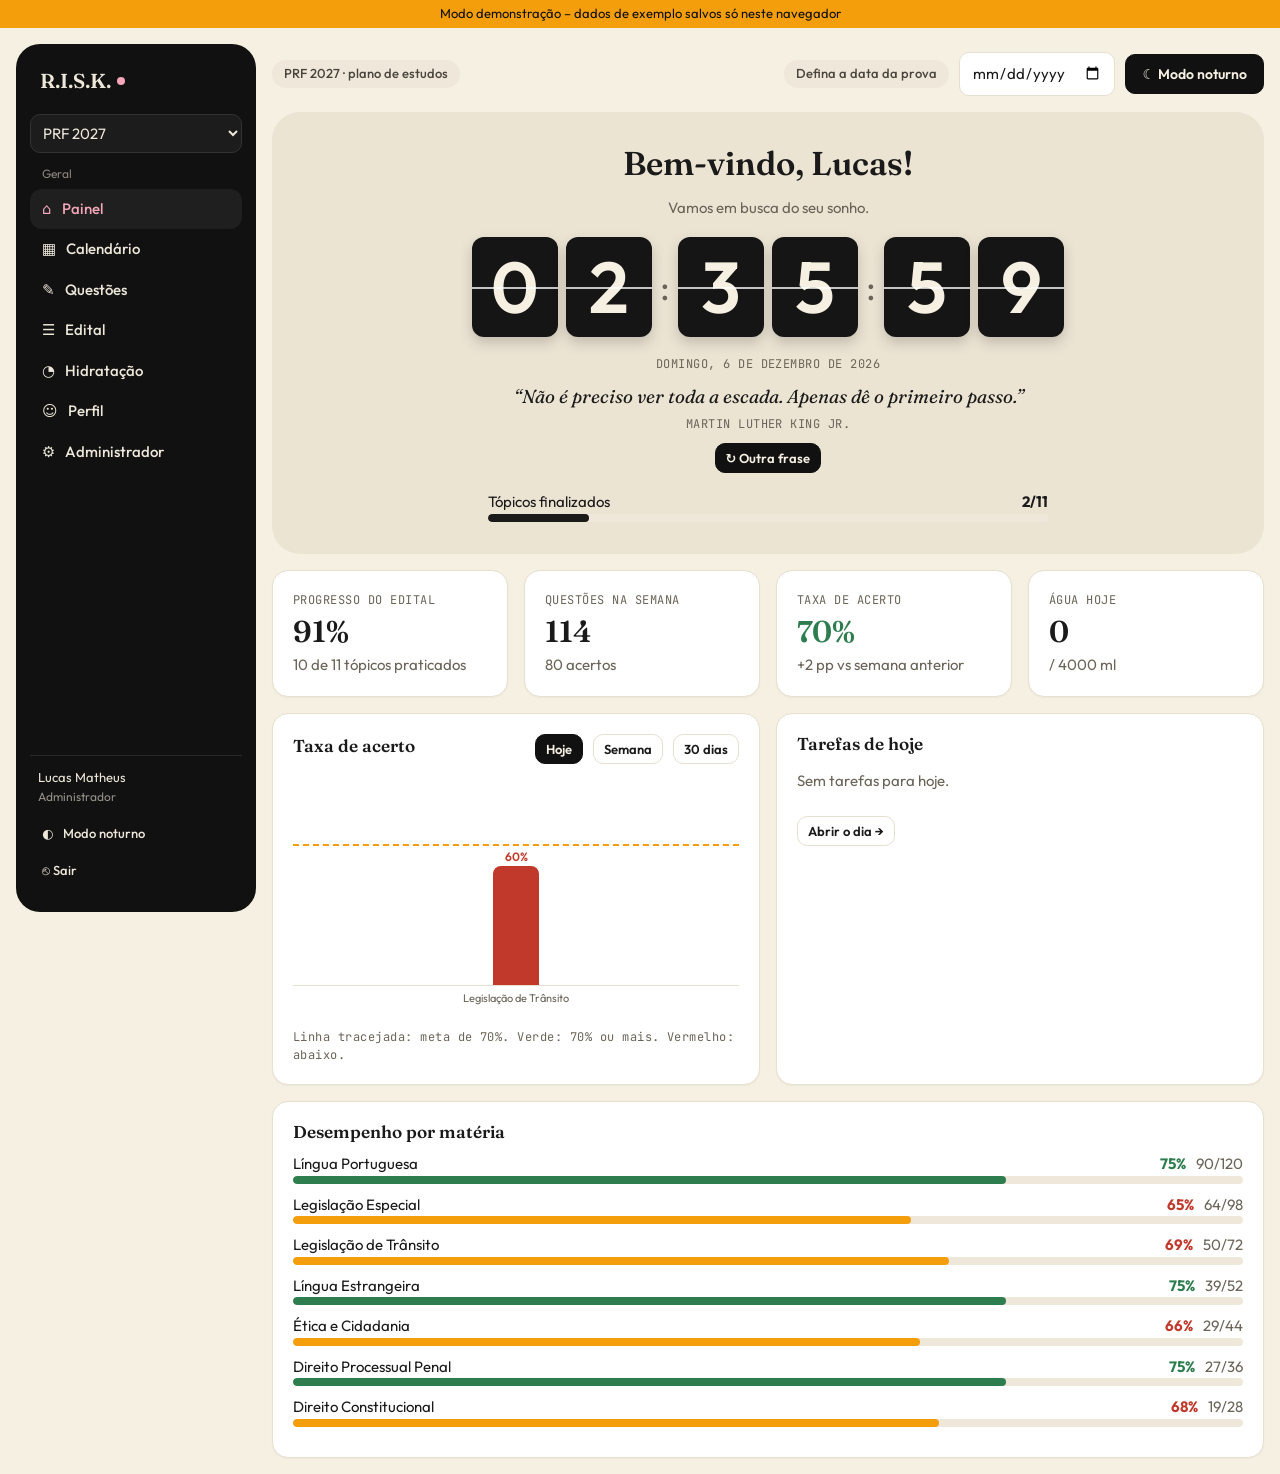
==== index.html @ b84594e0 "Add files via upload" ====
<!doctype html>
<html lang="pt-BR">
<head>
  <meta charset="utf-8">
  <meta name="viewport" content="width=device-width, initial-scale=1">
  <title>PROJETO R.I.S.K. — Gestão de Aprendizagem</title>
  <meta name="theme-color" content="#111111">
  <link rel="icon" href="img/icon.svg" type="image/svg+xml">
  <link rel="preconnect" href="https://fonts.googleapis.com">
  <link rel="preconnect" href="https://fonts.gstatic.com" crossorigin>
  <link href="https://fonts.googleapis.com/css2?family=Fraunces:opsz,wght@9..144,500;9..144,600&family=Outfit:wght@400;500;600&family=JetBrains+Mono:wght@400;600&display=swap" rel="stylesheet">
  <link rel="stylesheet" href="css/app.css">
  <script>try{var t=localStorage.getItem('risk-tema');if(t)document.documentElement.dataset.theme=t;}catch(e){}</script>
</head>
<body>
  <div id="app"><div class="loading full"><span class="spin"></span>Carregando…</div></div>
  <script type="module" src="js/app.js"></script>
</body>
</html>
---- css/app.css ----
:root {
  --bg: #F6F0E3; --card: #FFFFFF; --hero: #ECE4D3; --borda: #E7DFCF; --txt: #1A1A1A; --txt2: #6B6458;
  --menu: #111111; --menu-ativo: #1F1F1F; --menu-txt: #EDE7DA; --rosa: #F4A7B9; --verde: #2E7D4F; --vermelho: #C0392B;
  --btn: #111111; --btn-txt: #F6F0E3; --pill: #EFE8DA; --pill-txt: #4A453C; --flip: #151515; --flip-txt: #F6F0E3;
  --serif: 'Fraunces', Georgia, serif; --sans: 'Outfit', system-ui, sans-serif; --mono: 'JetBrains Mono', ui-monospace, monospace;
  --raio: 16px; --sombra: 0 1px 2px rgba(0,0,0,.04);
}
@media (prefers-color-scheme: dark) { :root:not([data-theme="light"]) {
  --bg: #141414; --card: #1C1C1C; --hero: #202020; --borda: #2A2A2A; --txt: #F2EDE3; --txt2: #A39E94;
  --menu: #0B0B0B; --menu-ativo: #1A1A1A; --btn: #F2EDE3; --btn-txt: #111; --pill: #262626; --pill-txt: #D8D2C6; --flip: #0E0E0E; --verde: #4CAF7A; --vermelho: #E57368;
} }
:root[data-theme="dark"] {
  --bg: #141414; --card: #1C1C1C; --hero: #202020; --borda: #2A2A2A; --txt: #F2EDE3; --txt2: #A39E94;
  --menu: #0B0B0B; --menu-ativo: #1A1A1A; --btn: #F2EDE3; --btn-txt: #111; --pill: #262626; --pill-txt: #D8D2C6; --flip: #0E0E0E; --verde: #4CAF7A; --vermelho: #E57368;
}
* { box-sizing: border-box; }
html, body { margin: 0; background: var(--bg); color: var(--txt); font-family: var(--sans); font-size: 15px; line-height: 1.5; }
a { color: inherit; }
h1, h2, h3 { font-family: var(--serif); font-weight: 600; margin: 0 0 .4em; line-height: 1.2; }
h1 { font-size: 2.2rem; } h2 { font-size: 1.5rem; } h3 { font-size: 1.15rem; }
.mono { font-family: var(--mono); font-size: 12px; color: var(--txt2); letter-spacing: .04em; }
.up { text-transform: uppercase; }
.muted { color: var(--txt2); }
.ok { color: var(--verde); } .bad { color: var(--vermelho); }

/* layout */
.shell { display: flex; min-height: 100vh; gap: 16px; padding: 16px; }
.side { width: 240px; flex-shrink: 0; background: var(--menu); color: var(--menu-txt); border-radius: 24px; padding: 22px 14px; position: sticky; top: 16px; height: calc(100vh - 32px); display: flex; flex-direction: column; }
.logo { font-family: var(--serif); font-size: 1.35rem; font-weight: 600; padding: 0 10px 18px; display: flex; align-items: center; gap: 6px; }
.logo i { width: 8px; height: 8px; border-radius: 50%; background: var(--rosa); display: inline-block; }
.side .grupo { font-size: 12px; opacity: .55; padding: 12px 12px 6px; }
.side a.item { display: flex; align-items: center; gap: 10px; padding: 9px 12px; border-radius: 12px; text-decoration: none; color: var(--menu-txt); font-weight: 500; }
.side a.item:hover { background: var(--menu-ativo); }
.side a.item.ativo { background: var(--menu-ativo); color: var(--rosa); }
.side .rodape { margin-top: auto; border-top: 1px solid #2a2a2a; padding-top: 12px; font-size: 13px; }
.side select { width: 100%; background: #1c1c1c; color: var(--menu-txt); border: 1px solid #333; border-radius: 10px; padding: 8px; font-family: var(--sans); }
.main { flex: 1; min-width: 0; max-width: 1180px; }
.topo { display: flex; align-items: center; justify-content: space-between; gap: 12px; flex-wrap: wrap; margin-bottom: 16px; }
.burger { display: none; }

/* componentes */
.card { background: var(--card); border: 1px solid var(--borda); border-radius: var(--raio); padding: 20px; box-shadow: var(--sombra); }
.hero { background: var(--hero); border-radius: 28px; padding: 32px 20px; text-align: center; }
.grid { display: grid; gap: 16px; }
.g2 { grid-template-columns: repeat(auto-fit, minmax(320px, 1fr)); }
.g4 { grid-template-columns: repeat(auto-fit, minmax(200px, 1fr)); }
.pill { display: inline-flex; align-items: center; gap: 6px; background: var(--pill); color: var(--pill-txt); border-radius: 999px; padding: 4px 12px; font-size: 13px; font-weight: 500; }
.pill.dash { background: transparent; border: 1px dashed var(--borda); }
.pill.verde { background: color-mix(in srgb, var(--verde) 15%, transparent); color: var(--verde); }
.pill.rosa { background: color-mix(in srgb, var(--rosa) 30%, transparent); color: var(--txt); }
.btn { display: inline-flex; align-items: center; justify-content: center; gap: 6px; border-radius: 10px; padding: 10px 16px; font: 600 14px var(--sans); cursor: pointer; border: 1px solid var(--btn); background: var(--btn); color: var(--btn-txt); text-decoration: none; }
.btn.sec { background: var(--card); color: var(--txt); border-color: var(--borda); }
.btn.mini { padding: 6px 10px; font-size: 13px; }
.btn:disabled { opacity: .5; cursor: default; }
.btn.verde { background: var(--verde); border-color: var(--verde); color: #fff; }
.btn.vermelho { background: var(--vermelho); border-color: var(--vermelho); color: #fff; }
.linkbtn { background: none; border: 0; color: var(--txt2); text-decoration: underline; cursor: pointer; font: inherit; padding: 4px; }
input, select, textarea { font: inherit; color: var(--txt); background: var(--card); border: 1px solid var(--borda); border-radius: 10px; padding: 9px 12px; }
textarea { width: 100%; min-height: 80px; }
label { font-size: 13px; color: var(--txt2); display: block; margin-bottom: 4px; }
.campo { margin-bottom: 12px; }
.row { display: flex; gap: 10px; align-items: center; flex-wrap: wrap; }
.sp { flex: 1; }
.bar { height: 8px; background: var(--pill); border-radius: 99px; overflow: hidden; }
.bar-in { height: 100%; background: var(--txt); border-radius: 99px; transition: width .4s; }
.num { font-family: var(--serif); font-size: 2rem; font-weight: 600; }
.loading { display: flex; gap: 10px; align-items: center; color: var(--txt2); padding: 24px; }
.loading.full { height: 100vh; justify-content: center; }
.spin { width: 18px; height: 18px; border: 2px solid var(--borda); border-top-color: var(--txt); border-radius: 50%; animation: gira .8s linear infinite; }
@keyframes gira { to { transform: rotate(360deg); } }

/* flip */
.flip { display: inline-flex; align-items: center; gap: 8px; margin: 18px 0; }
.flip-d { background: var(--flip); color: var(--flip-txt); font: 600 clamp(36px, 8vw, 72px)/1 var(--sans); width: clamp(44px, 9vw, 86px); padding: 14px 0; border-radius: 12px; text-align: center; position: relative; box-shadow: 0 6px 14px rgba(0,0,0,.18); }
.flip-d::after { content: ''; position: absolute; left: 0; right: 0; top: 50%; height: 2px; background: rgba(255,255,255,.75); }
.flip-sep { font-size: 36px; color: var(--txt2); }
.frase { font-family: var(--serif); font-size: 1.25rem; font-style: italic; max-width: 640px; margin: 10px auto 4px; }

/* semana */
.dias { display: flex; gap: 6px; flex-wrap: wrap; }
.dia { border: 0; background: none; text-align: center; padding: 6px 10px; border-radius: 12px; cursor: pointer; color: var(--txt); font: inherit; }
.dia small { display: block; color: var(--txt2); font-size: 12px; }
.dia .pt { width: 10px; height: 10px; border-radius: 50%; background: var(--borda); margin: 4px auto; }
.dia .pt.feito { background: var(--verde); } .dia .pt.parcial { background: var(--rosa); }
.dia.sel { background: var(--pill); font-weight: 600; }
.dia.hoje { outline: 2px solid var(--rosa); }

/* blocos */
.bloco h2 { font-size: 1.6rem; }
.assunto { border: 1px solid var(--borda); border-radius: 12px; padding: 12px 14px; margin: 10px 0; background: color-mix(in srgb, var(--pill) 40%, transparent); }
.assunto b { font-weight: 600; }
.assunto details summary { cursor: pointer; color: var(--txt2); font-size: 13px; margin-top: 6px; }
.links { display: flex; flex-wrap: wrap; gap: 8px; margin-top: 8px; }
.link { font-size: 13px; padding: 4px 10px; border-radius: 999px; border: 1px solid var(--borda); text-decoration: none; background: var(--card); }
.check { display: flex; align-items: center; gap: 8px; margin: 6px 0; }
.check input { width: 18px; height: 18px; accent-color: var(--verde); }
.bloco.feito { opacity: .75; }
.bloco.feito h2::after { content: ' ✓'; color: var(--verde); }

/* edital */
.mat { border: 1px solid var(--borda); border-radius: 14px; margin-bottom: 10px; background: var(--card); overflow: hidden; }
.mat > summary { list-style: none; cursor: pointer; padding: 14px 16px; display: flex; gap: 10px; align-items: center; }
.mat > summary::-webkit-details-marker { display: none; }
.top { display: grid; grid-template-columns: 26px 1fr auto; gap: 10px; padding: 12px 16px; border-top: 1px solid var(--borda); align-items: start; }
.top .nums { text-align: right; font-size: 13px; white-space: nowrap; }

/* questões */
.texto-base { border-left: 4px solid #F59E0B; background: color-mix(in srgb, var(--pill) 60%, transparent); padding: 12px 16px; border-radius: 8px; max-height: 350px; overflow: auto; margin-bottom: 12px; font-size: 14px; }
.tb-label { font-family: var(--mono); font-size: 11px; color: var(--txt2); text-transform: uppercase; margin-bottom: 6px; }
.afirmacao { font-size: 16.5px; }
.afirmacao p, .texto-base p { margin: 0 0 .7em; }
pre.code, .afirmacao pre, .texto-base pre { font-family: var(--mono); font-size: 13px; background: #1b1b1b; color: #eee; padding: 12px; border-radius: 10px; overflow-x: auto; white-space: pre; }
.resp { display: flex; gap: 10px; margin-top: 14px; flex-wrap: wrap; }
.resp .btn { min-width: 110px; }
.resultado { margin-top: 14px; border-radius: 12px; padding: 14px; border: 1px solid var(--borda); }
.resultado.ok { background: color-mix(in srgb, var(--verde) 10%, var(--card)); border-color: var(--verde); color: var(--txt); }
.resultado.bad { background: color-mix(in srgb, var(--vermelho) 10%, var(--card)); border-color: var(--vermelho); color: var(--txt); }
.alt { display: block; width: 100%; text-align: left; margin: 6px 0; }
.alt.riscada { text-decoration: line-through; opacity: .5; }
.filtros { display: grid; grid-template-columns: repeat(auto-fit, minmax(170px, 1fr)); gap: 10px; }
table.tab { width: 100%; border-collapse: collapse; font-size: 14px; }
table.tab td, table.tab th { border-bottom: 1px solid var(--borda); padding: 8px; text-align: left; }

/* gráfico */
.chart { display: flex; align-items: flex-end; gap: 10px; height: 200px; position: relative; padding: 0 4px; margin-top: 22px; border-bottom: 1px solid var(--borda); }
.chart .meta { position: absolute; left: 0; right: 0; border-top: 2px dashed #F59E0B; z-index: 1; }
.chart .col { flex: 1; display: flex; align-items: flex-end; justify-content: center; height: 100%; min-width: 0; }
.chart .b { width: 70%; max-width: 46px; border-radius: 8px 8px 0 0; position: relative; }
.chart .b .v { position: absolute; top: -18px; left: 50%; transform: translateX(-50%); white-space: nowrap; }
.chart-labs { display: flex; gap: 10px; padding: 0 4px; }
.chart-labs .lab { flex: 1; min-width: 0; }
.chart .b.ok { background: var(--verde); } .chart .b.bad { background: var(--vermelho); }
.chart-labs .lab { font-size: 11px; color: var(--txt2); text-align: center; margin-top: 4px; height: 30px; overflow: hidden; }
.chart .v { font-size: 12px; font-weight: 600; }

/* modal/toast */
.modal-bg { position: fixed; inset: 0; background: rgba(0,0,0,.45); display: flex; align-items: center; justify-content: center; z-index: 50; padding: 16px; }
.modal { background: var(--card); color: var(--txt); border-radius: 18px; padding: 24px; width: 100%; max-width: 480px; max-height: 90vh; overflow: auto; position: relative; }
.modal.largo { max-width: 860px; }
.modal-x { position: absolute; right: 12px; top: 8px; border: 0; background: none; font-size: 26px; cursor: pointer; color: var(--txt2); }
.toast { position: fixed; bottom: 20px; left: 50%; transform: translate(-50%, 20px); opacity: 0; background: var(--btn); color: var(--btn-txt); padding: 12px 18px; border-radius: 12px; z-index: 60; transition: .3s; max-width: 90vw; }
.toast.show { opacity: 1; transform: translate(-50%, 0); }
.toast.erro { background: var(--vermelho); color: #fff; }

.login { min-height: 100vh; display: flex; align-items: center; justify-content: center; padding: 16px; }
.login .card { width: 100%; max-width: 400px; }
.demo { background: #F59E0B; color: #111; text-align: center; font-size: 13px; padding: 4px; }

@media (max-width: 860px) {
  .shell { display: block; padding: 12px; }
  .side { position: fixed; left: 0; top: 0; bottom: 0; height: 100vh; border-radius: 0 24px 24px 0; z-index: 40; transform: translateX(-105%); transition: .25s; }
  .side.aberto { transform: none; }
  .burger { display: inline-flex; }
  h1 { font-size: 1.8rem; }
  .top { grid-template-columns: 22px 1fr; }
  .top .nums { grid-column: 2; text-align: left; }
}
.btn.burger { display: none; }
@media (max-width: 860px) { .btn.burger { display: inline-flex; } }
.filtros select, .filtros input { width: 100%; }
.resp .btn.escolhida { outline: 3px solid var(--rosa); }
.dias { display: grid; grid-template-columns: repeat(7, minmax(0, 1fr)); max-width: 620px; }
.dia { padding: 6px 2px; }
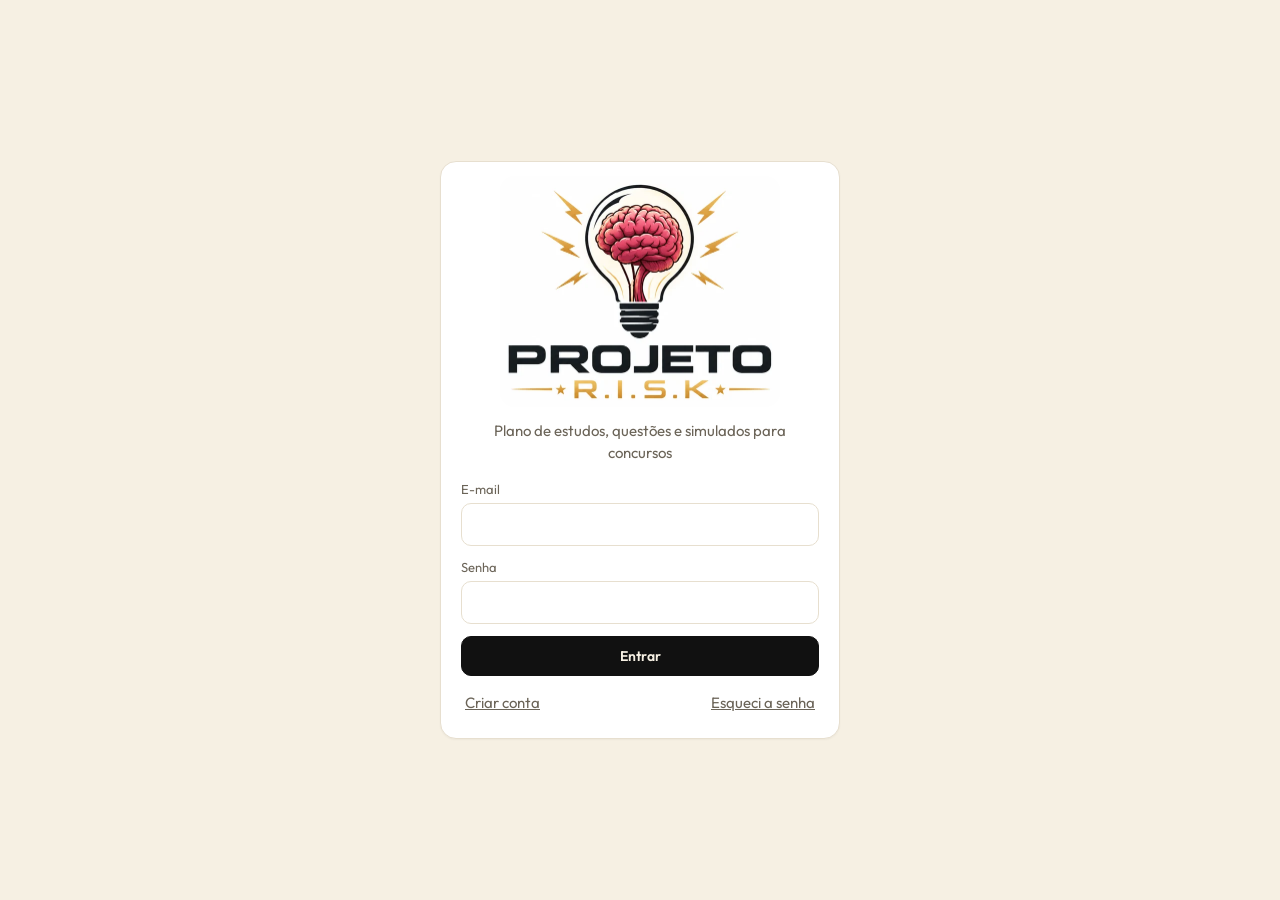
==== commit e5c5b4dd: "Add files via upload" ====
--- a/index.html
+++ b/index.html
@@ -2,13 +2,19 @@
 <html lang="pt-BR">
 <head>
   <meta charset="utf-8">
-  <meta name="viewport" content="width=device-width, initial-scale=1">
-  <title>PROJETO R.I.S.K. — Gestão de Aprendizagem</title>
-  <meta name="theme-color" content="#111111">
-  <link rel="icon" href="img/icon.svg" type="image/svg+xml">
+  <meta name="viewport" content="width=device-width, initial-scale=1, viewport-fit=cover">
+  <title>PROJETO R.I.S.K.</title>
+  <meta name="description" content="PROJETO R.I.S.K. — plano de estudos, questões e simulados para concursos.">
+  <meta name="theme-color" content="#0D0E0E">
+  <link rel="icon" href="img/icon-64.png" type="image/png">
+  <link rel="apple-touch-icon" href="img/icon-180.png">
+  <link rel="manifest" href="manifest.webmanifest">
+  <meta name="apple-mobile-web-app-capable" content="yes">
+  <meta name="apple-mobile-web-app-title" content="R.I.S.K.">
+  <meta name="apple-mobile-web-app-status-bar-style" content="black">
   <link rel="preconnect" href="https://fonts.googleapis.com">
   <link rel="preconnect" href="https://fonts.gstatic.com" crossorigin>
-  <link href="https://fonts.googleapis.com/css2?family=Fraunces:opsz,wght@9..144,500;9..144,600&family=Outfit:wght@400;500;600&family=JetBrains+Mono:wght@400;600&display=swap" rel="stylesheet">
+  <link href="https://fonts.googleapis.com/css2?family=Fraunces:opsz,wght@9..144,500;9..144,600&family=Outfit:wght@400;500;600;700&family=JetBrains+Mono:wght@400;600&display=swap" rel="stylesheet">
   <link rel="stylesheet" href="css/app.css">
   <script>try{var t=localStorage.getItem('risk-tema');if(t)document.documentElement.dataset.theme=t;}catch(e){}</script>
 </head>
--- a/css/app.css
+++ b/css/app.css
@@ -1,17 +1,17 @@
 :root {
   --bg: #F6F0E3; --card: #FFFFFF; --hero: #ECE4D3; --borda: #E7DFCF; --txt: #1A1A1A; --txt2: #6B6458;
-  --menu: #111111; --menu-ativo: #1F1F1F; --menu-txt: #EDE7DA; --rosa: #F4A7B9; --verde: #2E7D4F; --vermelho: #C0392B;
+  --menu: #0D0E0E; --menu-ativo: #1F1F1F; --menu-txt: #EDE7DA; --rosa: #F4A7B9; --verde: #2E7D4F; --vermelho: #C0392B;
   --btn: #111111; --btn-txt: #F6F0E3; --pill: #EFE8DA; --pill-txt: #4A453C; --flip: #151515; --flip-txt: #F6F0E3;
   --serif: 'Fraunces', Georgia, serif; --sans: 'Outfit', system-ui, sans-serif; --mono: 'JetBrains Mono', ui-monospace, monospace;
-  --raio: 16px; --sombra: 0 1px 2px rgba(0,0,0,.04);
+  --ouro: #A8771A; --ouro2: #D9A93F; --raio: 16px; --sombra: 0 1px 2px rgba(0,0,0,.04);
 }
 @media (prefers-color-scheme: dark) { :root:not([data-theme="light"]) {
   --bg: #141414; --card: #1C1C1C; --hero: #202020; --borda: #2A2A2A; --txt: #F2EDE3; --txt2: #A39E94;
-  --menu: #0B0B0B; --menu-ativo: #1A1A1A; --btn: #F2EDE3; --btn-txt: #111; --pill: #262626; --pill-txt: #D8D2C6; --flip: #0E0E0E; --verde: #4CAF7A; --vermelho: #E57368;
+  --menu: #0D0E0E; --menu-ativo: #1A1A1A; --ouro: #D9A93F; --btn: #F2EDE3; --btn-txt: #111; --pill: #262626; --pill-txt: #D8D2C6; --flip: #0E0E0E; --verde: #4CAF7A; --vermelho: #E57368;
 } }
 :root[data-theme="dark"] {
   --bg: #141414; --card: #1C1C1C; --hero: #202020; --borda: #2A2A2A; --txt: #F2EDE3; --txt2: #A39E94;
-  --menu: #0B0B0B; --menu-ativo: #1A1A1A; --btn: #F2EDE3; --btn-txt: #111; --pill: #262626; --pill-txt: #D8D2C6; --flip: #0E0E0E; --verde: #4CAF7A; --vermelho: #E57368;
+  --menu: #0D0E0E; --menu-ativo: #1A1A1A; --ouro: #D9A93F; --btn: #F2EDE3; --btn-txt: #111; --pill: #262626; --pill-txt: #D8D2C6; --flip: #0E0E0E; --verde: #4CAF7A; --vermelho: #E57368;
 }
 * { box-sizing: border-box; }
 html, body { margin: 0; background: var(--bg); color: var(--txt); font-family: var(--sans); font-size: 15px; line-height: 1.5; }
@@ -31,7 +31,7 @@
 .side .grupo { font-size: 12px; opacity: .55; padding: 12px 12px 6px; }
 .side a.item { display: flex; align-items: center; gap: 10px; padding: 9px 12px; border-radius: 12px; text-decoration: none; color: var(--menu-txt); font-weight: 500; }
 .side a.item:hover { background: var(--menu-ativo); }
-.side a.item.ativo { background: var(--menu-ativo); color: var(--rosa); }
+.side a.item.ativo { background: var(--menu-ativo); color: var(--ouro2); }
 .side .rodape { margin-top: auto; border-top: 1px solid #2a2a2a; padding-top: 12px; font-size: 13px; }
 .side select { width: 100%; background: #1c1c1c; color: var(--menu-txt); border: 1px solid #333; border-radius: 10px; padding: 8px; font-family: var(--sans); }
 .main { flex: 1; min-width: 0; max-width: 1180px; }
@@ -83,7 +83,7 @@
 .dia .pt { width: 10px; height: 10px; border-radius: 50%; background: var(--borda); margin: 4px auto; }
 .dia .pt.feito { background: var(--verde); } .dia .pt.parcial { background: var(--rosa); }
 .dia.sel { background: var(--pill); font-weight: 600; }
-.dia.hoje { outline: 2px solid var(--rosa); }
+.dia.hoje { outline: 2px solid var(--ouro2); }
 
 /* blocos */
 .bloco h2 { font-size: 1.6rem; }
@@ -161,3 +161,101 @@
 .resp .btn.escolhida { outline: 3px solid var(--rosa); }
 .dias { display: grid; grid-template-columns: repeat(7, minmax(0, 1fr)); max-width: 620px; }
 .dia { padding: 6px 2px; }
+
+/* ===== marca ===== */
+.logo-img { display: block; padding: 0 6px 14px; }
+.logo-img img { width: 100%; max-width: 200px; display: block; margin: 0 auto; border-radius: 12px; }
+.login-logo { text-align: center; margin: -6px 0 6px; }
+.login-logo img { width: 100%; max-width: 280px; border-radius: 16px; }
+.pill.ouro { background: color-mix(in srgb, var(--ouro2) 22%, transparent); color: var(--ouro); border: 1px solid color-mix(in srgb, var(--ouro2) 55%, transparent); font-weight: 600; }
+.mono.ouro, .ouro-txt { color: var(--ouro); }
+.hero h1 .ponto { color: var(--ouro2); }
+
+/* ===== cartões de questão ===== */
+.qcard { border-left: 3px solid var(--ouro2); }
+.qtags { display: flex; flex-wrap: wrap; gap: 8px; align-items: center; }
+.qmeta { display: flex; flex-wrap: wrap; gap: 6px 16px; margin: 10px 0 6px; font-size: 13.5px; color: var(--txt2); }
+.qmeta span { display: inline-flex; gap: 5px; align-items: center; }
+.dif { border-radius: 999px; padding: 2px 10px; font-size: 12px; font-weight: 600; border: 1px solid; }
+.dif.f { color: var(--verde); border-color: var(--verde); background: color-mix(in srgb, var(--verde) 12%, transparent); }
+.dif.m { color: #B7791F; border-color: #D69E2E; background: color-mix(in srgb, #D69E2E 14%, transparent); }
+.dif.d { color: var(--vermelho); border-color: var(--vermelho); background: color-mix(in srgb, var(--vermelho) 12%, transparent); }
+.qprev { font-weight: 600; font-size: 15.5px; margin: 6px 0 10px; }
+
+/* ===== calendário mensal ===== */
+.mes { display: grid; grid-template-columns: repeat(7, minmax(0, 1fr)); gap: 6px; }
+.mes .cab { font-family: var(--mono); font-size: 11px; color: var(--txt2); text-align: center; text-transform: uppercase; }
+.mes .cel { min-height: 74px; border: 1px solid var(--borda); border-radius: 12px; padding: 6px 8px; background: var(--card); cursor: pointer; text-align: left; font: inherit; color: var(--txt); display: flex; flex-direction: column; gap: 3px; }
+.mes .cel.fora { opacity: .35; }
+.mes .cel.hoje { outline: 2px solid var(--ouro2); }
+.mes .cel .n { font-weight: 600; }
+.mes .cel .q { font-size: 12px; color: var(--txt2); }
+.mes .cel.ok { background: color-mix(in srgb, var(--verde) 12%, var(--card)); }
+.mes .cel.parcial { background: color-mix(in srgb, var(--rosa) 22%, var(--card)); }
+.mes .cel.atraso { background: color-mix(in srgb, var(--vermelho) 12%, var(--card)); }
+.legenda { display: flex; flex-wrap: wrap; gap: 12px; font-size: 12px; color: var(--txt2); margin-top: 10px; }
+.legenda i { display: inline-block; width: 10px; height: 10px; border-radius: 3px; margin-right: 4px; vertical-align: -1px; }
+.abas { display: inline-flex; background: var(--pill); border-radius: 12px; padding: 3px; gap: 2px; }
+.abas button { border: 0; background: none; padding: 6px 14px; border-radius: 9px; font: 600 13px var(--sans); color: var(--txt2); cursor: pointer; }
+.abas button.on { background: var(--card); color: var(--txt); box-shadow: var(--sombra); }
+
+/* ===== cronômetro ===== */
+.crono { display: inline-flex; align-items: center; gap: 8px; font-family: var(--mono); font-size: 13px; }
+.crono.rodando { color: var(--ouro); font-weight: 600; }
+.crono-flut { position: fixed; right: 16px; bottom: 16px; z-index: 45; background: var(--menu); color: var(--menu-txt); border-radius: 14px; padding: 10px 14px; display: flex; gap: 10px; align-items: center; box-shadow: 0 8px 24px rgba(0,0,0,.25); font-size: 13px; }
+.crono-flut b { font-family: var(--mono); color: var(--ouro2); }
+.crono-flut button { background: var(--ouro2); color: #111; border: 0; border-radius: 8px; padding: 5px 10px; font: 600 12px var(--sans); cursor: pointer; }
+
+/* ===== painel ===== */
+.sug { display: grid; grid-template-columns: 1fr auto; gap: 8px 12px; padding: 10px 0; border-top: 1px solid var(--borda); align-items: center; }
+.sug:first-of-type { border-top: 0; }
+.sug .mot { font-size: 12.5px; color: var(--txt2); }
+.fogo { font-size: 1.8rem; }
+.lista-mov { max-height: 340px; overflow: auto; font-size: 13.5px; }
+.lista-mov div { padding: 5px 0; border-bottom: 1px dashed var(--borda); }
+
+/* ===== simulado ===== */
+.sim-topo { position: sticky; top: 0; z-index: 5; background: var(--bg); padding: 10px 0; display: flex; gap: 10px; align-items: center; flex-wrap: wrap; border-bottom: 1px solid var(--borda); margin-bottom: 12px; }
+.sim-tempo { font-family: var(--mono); font-size: 1.2rem; font-weight: 600; }
+.sim-tempo.pouco { color: var(--vermelho); }
+.sim-grade { display: grid; grid-template-columns: repeat(auto-fill, minmax(38px, 1fr)); gap: 6px; }
+.sim-grade button { border: 1px solid var(--borda); background: var(--card); border-radius: 8px; padding: 6px 0; font: 600 13px var(--mono); cursor: pointer; color: var(--txt); }
+.sim-grade button.resp { background: var(--txt); color: var(--bg); }
+.sim-grade button.atual { outline: 2px solid var(--ouro2); }
+.sim-grade button.ok { background: var(--verde); color: #fff; border-color: var(--verde); }
+.sim-grade button.bad { background: var(--vermelho); color: #fff; border-color: var(--vermelho); }
+.resp .btn.marcada { background: var(--txt); color: var(--bg); border-color: var(--txt); }
+.nota { font-family: var(--serif); font-size: 3rem; font-weight: 600; line-height: 1; }
+@media (max-width: 600px) { .mes .cel { min-height: 56px; padding: 4px; } .mes .cel .q { font-size: 10px; line-height: 1.1; } .mes .cel .q + .q, .mes .cel .lg { display: none; } }
+
+/* ===== resumo em folha A4 ===== */
+.doc { background: #fff; color: #1a1a1a; max-width: 820px; margin: 0 auto; padding: 36px 44px; border-radius: 6px; box-shadow: 0 6px 30px rgba(0,0,0,.12); font-size: 14.5px; line-height: 1.6; }
+.doc-cab { display: flex; gap: 22px; align-items: center; border-bottom: 3px solid #D9A93F; padding-bottom: 16px; margin-bottom: 18px; }
+.doc-logo { width: 170px; flex-shrink: 0; }
+.doc-dados { font-size: 13px; color: #333; }
+.doc-tit { font-family: var(--serif); font-size: 1.4rem; font-weight: 600; color: #111; margin-bottom: 4px; }
+.doc-assunto { background: #F6F0E3; border-left: 5px solid #D9A93F; border-radius: 8px; padding: 12px 16px; margin-bottom: 18px; }
+.doc-assunto h1 { font-size: 1.25rem; margin: 2px 0 0; color: #111; }
+.doc-mat { font-family: var(--mono); font-size: 11px; text-transform: uppercase; letter-spacing: .06em; color: #8a6414; }
+.doc-corpo h2 { font-size: 1.15rem; color: #111; border-bottom: 1px solid #E7DFCF; padding-bottom: 4px; margin: 22px 0 8px; break-after: avoid; }
+.doc-corpo h3 { font-size: 1rem; margin: 14px 0 6px; color: #111; break-after: avoid; }
+.doc-corpo table { width: 100%; border-collapse: collapse; margin: 10px 0; font-size: 13px; break-inside: avoid; }
+.doc-corpo th { background: #111; color: #F6F0E3; text-align: left; }
+.doc-corpo th, .doc-corpo td { border: 1px solid #ddd; padding: 6px 8px; vertical-align: top; }
+.doc-corpo tr:nth-child(even) td { background: #faf7f0; }
+.doc-corpo strong { color: #111; }
+.doc-corpo blockquote { border-left: 4px solid #F4A7B9; margin: 10px 0; padding: 6px 12px; background: #fdf3f5; }
+.doc-corpo li { margin: 3px 0; }
+.doc-rod { margin-top: 26px; padding-top: 10px; border-top: 1px solid #E7DFCF; font-size: 11px; color: #777; text-align: center; }
+@media (max-width: 600px) { .doc { padding: 20px 16px; } .doc-cab { flex-direction: column; align-items: flex-start; } }
+@media print {
+  @page { size: A4; margin: 14mm 14mm 18mm; }
+  html, body { background: #fff !important; }
+  .side, .demo, .burger, .crono-flut, .toast, .no-print, .main > .row { display: none !important; }
+  .shell { display: block; padding: 0; }
+  .main { max-width: none; }
+  .doc { box-shadow: none; padding: 0; max-width: none; border-radius: 0; }
+  .doc-rod { position: fixed; bottom: 0; left: 0; right: 0; background: #fff; margin: 0; }
+  .doc-corpo { padding-bottom: 30px; }
+  * { -webkit-print-color-adjust: exact; print-color-adjust: exact; }
+}
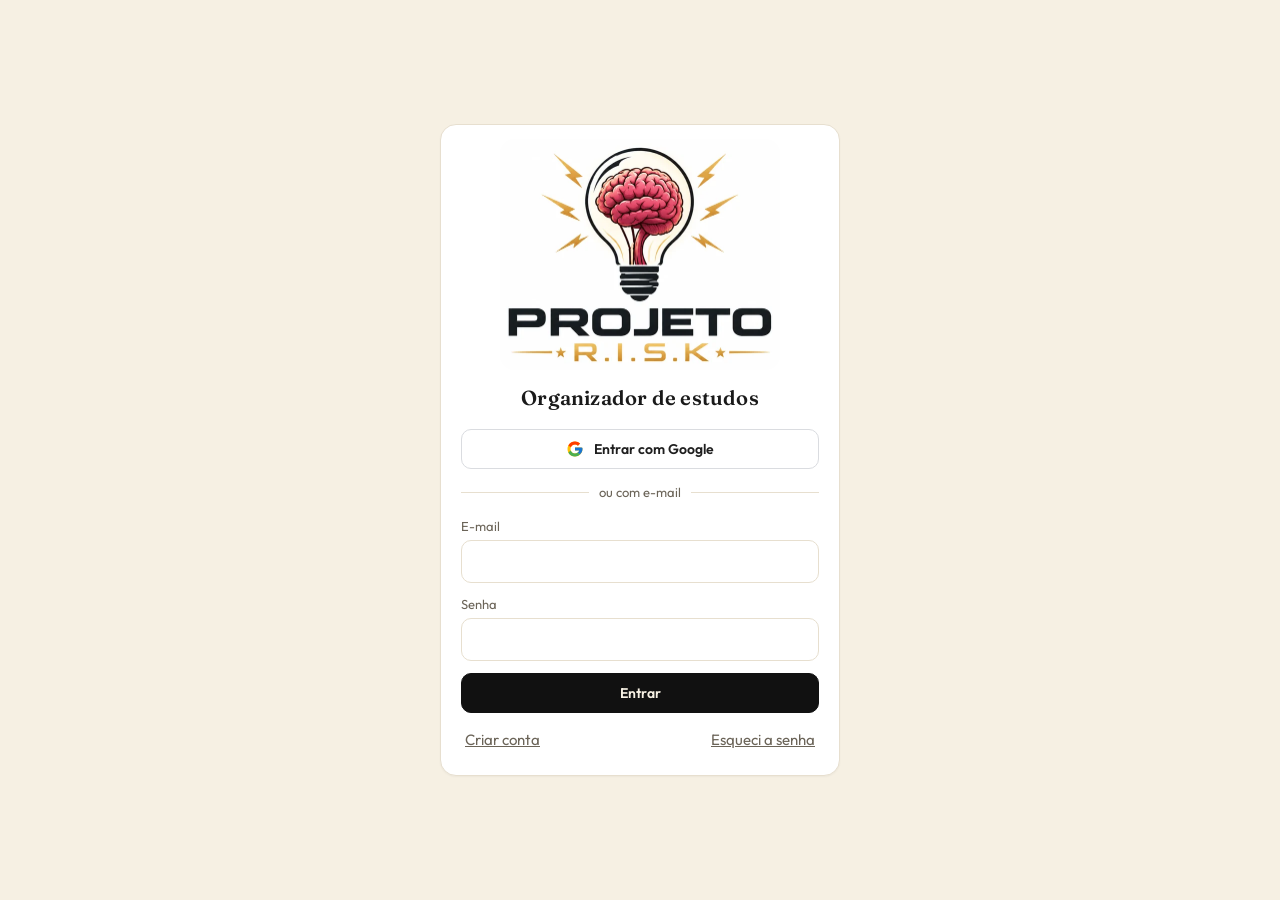
==== commit e04769c4: "Add files via upload" ====
--- a/index.html
+++ b/index.html
@@ -3,8 +3,19 @@
 <head>
   <meta charset="utf-8">
   <meta name="viewport" content="width=device-width, initial-scale=1, viewport-fit=cover">
-  <title>PROJETO R.I.S.K.</title>
-  <meta name="description" content="PROJETO R.I.S.K. — plano de estudos, questões e simulados para concursos.">
+  <title>PROJETO R.I.S.K. — Organizador de estudos para concursos</title>
+  <meta name="description" content="Projeto R.I.S.K.: organizador de estudos para concursos públicos. Plano semanal, edital verticalizado, revisões, horas de estudo e desempenho por matéria.">
+  <meta name="keywords" content="Projeto RISK, Projeto R.I.S.K., organizador de estudos, concursos públicos, plano de estudos, edital verticalizado">
+  <link rel="canonical" href="https://projeto-risk.vercel.app/">
+  <meta name="robots" content="index, follow">
+  <meta property="og:type" content="website">
+  <meta property="og:site_name" content="PROJETO R.I.S.K.">
+  <meta property="og:title" content="PROJETO R.I.S.K. — Organizador de estudos">
+  <meta property="og:description" content="Plano semanal, edital verticalizado, revisões e horas de estudo para concursos públicos.">
+  <meta property="og:url" content="https://projeto-risk.vercel.app/">
+  <meta property="og:image" content="https://projeto-risk.vercel.app/img/icon-512.png">
+  <meta property="og:locale" content="pt_BR">
+  <script type="application/ld+json">{"@context":"https://schema.org","@type":"WebSite","name":"PROJETO R.I.S.K.","alternateName":["Projeto RISK","Projeto R.I.S.K"],"url":"https://projeto-risk.vercel.app/","description":"Organizador de estudos para concursos públicos."}</script>
   <meta name="theme-color" content="#0D0E0E">
   <link rel="icon" href="img/icon-64.png" type="image/png">
   <link rel="apple-touch-icon" href="img/icon-180.png">
@@ -19,7 +30,15 @@
   <script>try{var t=localStorage.getItem('risk-tema');if(t)document.documentElement.dataset.theme=t;}catch(e){}</script>
 </head>
 <body>
-  <div id="app"><div class="loading full"><span class="spin"></span>Carregando…</div></div>
+  <div id="app">
+    <main class="login"><div class="card" style="text-align:center">
+      <img src="img/logo-claro.webp" alt="PROJETO R.I.S.K." style="max-width:260px;width:100%">
+      <h1 style="font-size:1.4rem">PROJETO R.I.S.K. — Organizador de estudos</h1>
+      <p class="muted">Plano de estudos semanal, edital verticalizado, revisões espaçadas, horas de estudo e desempenho por matéria para quem se prepara para concursos públicos.</p>
+      <div class="loading" style="justify-content:center"><span class="spin"></span>Carregando…</div>
+      <p style="font-size:13px"><a href="privacidade.html">Política de Privacidade</a></p>
+    </div></main>
+  </div>
   <script type="module" src="js/app.js"></script>
 </body>
 </html>
--- a/css/app.css
+++ b/css/app.css
@@ -259,3 +259,10 @@
   .doc-corpo { padding-bottom: 30px; }
   * { -webkit-print-color-adjust: exact; print-color-adjust: exact; }
 }
+
+/* ===== login ===== */
+.login-frase { text-align: center; font-family: var(--serif); font-size: 1.35rem; font-weight: 600; margin: 4px 0 16px; letter-spacing: .01em; }
+.btn-google { width: 100%; gap: 10px; background: #fff !important; color: #1f1f1f !important; border-color: #dadce0 !important; }
+.ou { display: flex; align-items: center; gap: 10px; color: var(--txt2); font-size: 13px; margin: 14px 0; }
+.ou::before, .ou::after { content: ''; flex: 1; border-top: 1px solid var(--borda); }
+.side .badge { margin-left: auto; background: var(--vermelho); color: #fff; border-radius: 999px; font-size: 11px; padding: 1px 7px; font-weight: 700; }
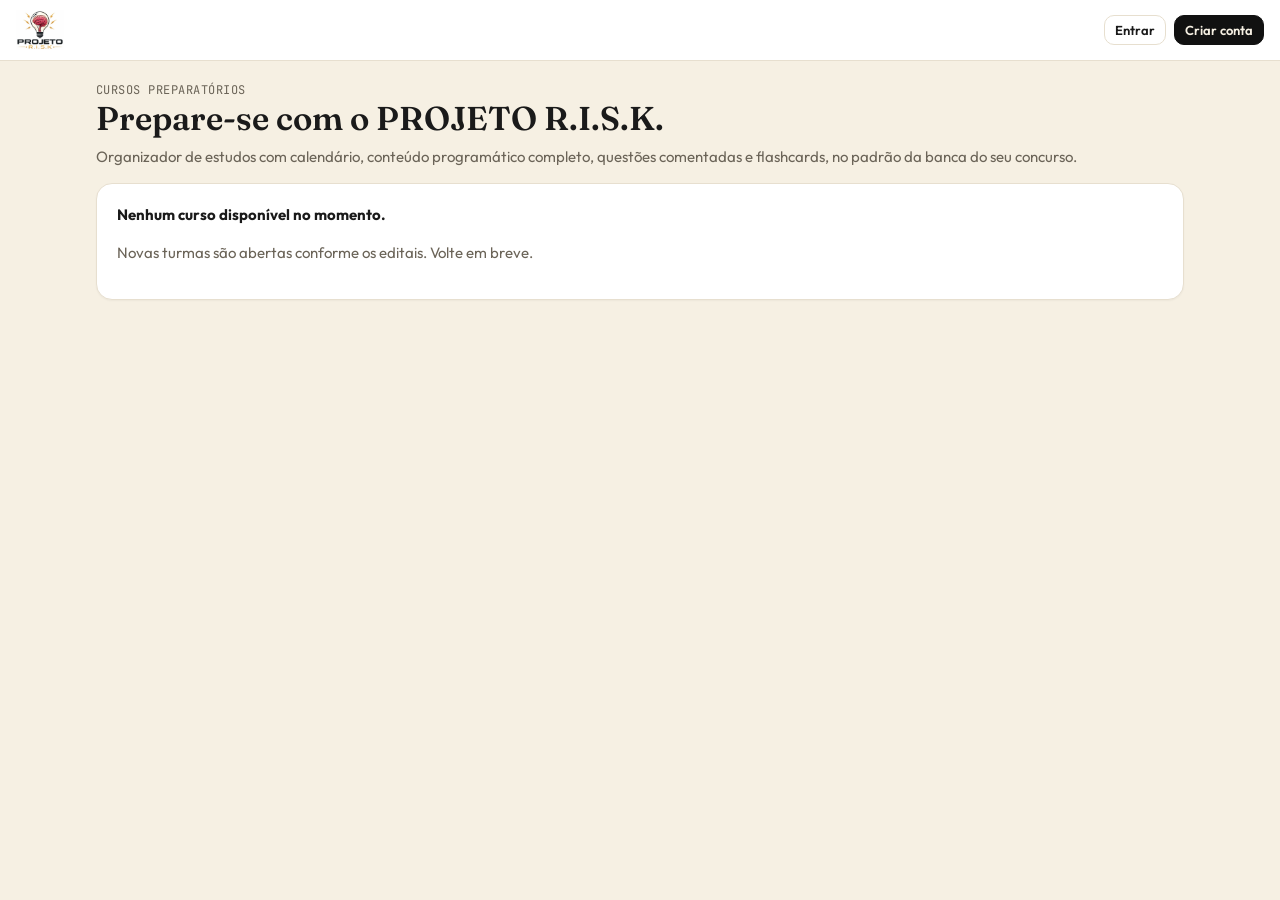
==== commit 01fb0504: "Add files via upload" ====
--- a/index.html
+++ b/index.html
@@ -36,7 +36,7 @@
       <h1 style="font-size:1.4rem">PROJETO R.I.S.K. — Organizador de estudos</h1>
       <p class="muted">Plano de estudos semanal, edital verticalizado, revisões espaçadas, horas de estudo e desempenho por matéria para quem se prepara para concursos públicos.</p>
       <div class="loading" style="justify-content:center"><span class="spin"></span>Carregando…</div>
-      <p style="font-size:13px"><a href="privacidade.html">Política de Privacidade</a></p>
+      <p style="font-size:13px"><a href="termos.html">Termos de Uso</a> · <a href="privacidade.html">Política de Privacidade</a></p>
     </div></main>
   </div>
   <script type="module" src="js/app.js"></script>
--- a/css/app.css
+++ b/css/app.css
@@ -25,7 +25,8 @@
 
 /* layout */
 .shell { display: flex; min-height: 100vh; gap: 16px; padding: 16px; }
-.side { width: 240px; flex-shrink: 0; background: var(--menu); color: var(--menu-txt); border-radius: 24px; padding: 22px 14px; position: sticky; top: 16px; height: calc(100vh - 32px); display: flex; flex-direction: column; }
+.side { width: 240px; flex-shrink: 0; background: var(--menu); color: var(--menu-txt); border-radius: 24px; padding: 22px 14px; position: sticky; top: 16px; height: calc(100vh - 32px); display: flex; flex-direction: column; overflow-y: auto; scrollbar-width: thin; }
+.side .rodape { position: sticky; bottom: -22px; background: var(--menu); padding-bottom: 6px; }
 .logo { font-family: var(--serif); font-size: 1.35rem; font-weight: 600; padding: 0 10px 18px; display: flex; align-items: center; gap: 6px; }
 .logo i { width: 8px; height: 8px; border-radius: 50%; background: var(--rosa); display: inline-block; }
 .side .grupo { font-size: 12px; opacity: .55; padding: 12px 12px 6px; }
@@ -266,3 +267,610 @@
 .ou { display: flex; align-items: center; gap: 10px; color: var(--txt2); font-size: 13px; margin: 14px 0; }
 .ou::before, .ou::after { content: ''; flex: 1; border-top: 1px solid var(--borda); }
 .side .badge { margin-left: auto; background: var(--vermelho); color: #fff; border-radius: 999px; font-size: 11px; padding: 1px 7px; font-weight: 700; }
+
+/* ===================== TEMAS DO CALENDÁRIO ===================== */
+.tema-wrap { --t-bg: #0A1B33; --t-txt: #EAF1FF; --t-txt2: #A9BCE0; --t-card: rgba(255,255,255,.06); --t-borda: rgba(255,255,255,.12);
+  --t-bl: linear-gradient(160deg, #1546A0, #0F3A8A); --t-bl-txt: #fff; --t-bl-txt2: #cfe0ff; --t-assunto: rgba(0,0,0,.18);
+  --t-ac: #F5C518; --t-ac-txt: #111; --t-ac-sombra: #b38f00; --t-feito: linear-gradient(160deg, #1d5f3a, #134a2c); --t-feito-btn: #2ECC71; --t-atr: #E53935; --t-rev: linear-gradient(160deg, #283a5c, #1d2c47);
+  background: var(--t-bg); color: var(--t-txt); border-radius: 22px; padding: 18px; position: relative; overflow: hidden; }
+.tema-wrap h1, .tema-wrap h2, .tema-wrap h3, .tema-wrap b { color: inherit; }
+.tema-wrap .mono, .tema-wrap .muted { color: var(--t-txt2); }
+.tema-wrap > .row .btn.sec, .tema-wrap .card:not(.bloco) > .row .btn.sec, .tema-wrap > .row:last-child .btn.sec { background: rgba(255,255,255,.08); color: var(--t-txt); border-color: var(--t-borda); }
+.tema-wrap .abas { background: rgba(255,255,255,.08); } .tema-wrap .abas button { color: var(--t-txt2); } .tema-wrap .abas button.on { background: var(--t-ac); color: var(--t-ac-txt); }
+.tema-wrap .card:not(.bloco) { background: var(--t-card); border-color: var(--t-borda); color: var(--t-txt); }
+.tema-wrap .card:not(.bloco) .btn:not(.sec) { background: var(--t-ac); color: var(--t-ac-txt); border-color: var(--t-ac); }
+.tema-wrap .dia { color: var(--t-txt); } .tema-wrap .dia small { color: var(--t-txt2); } .tema-wrap .dia.sel { background: rgba(255,255,255,.12); } .tema-wrap .dia.hoje { outline-color: var(--t-ac); }
+.tema-wrap .hero { background: rgba(255,255,255,.07); color: var(--t-txt); }
+.tema-wrap .pill { background: rgba(255,255,255,.14); color: var(--t-txt); }
+.tema-wrap .bar { background: rgba(255,255,255,.15); } .tema-wrap .bar-in { background: var(--t-ac); }
+.tema-topo { display: flex; align-items: center; gap: 14px; flex-wrap: wrap; margin-bottom: 14px; }
+.tema-selo { display: inline-flex; gap: 8px; align-items: center; background: var(--t-ac); color: var(--t-ac-txt); font-weight: 800; padding: 7px 13px; border-radius: 8px; font-size: 13px; letter-spacing: .04em; text-transform: uppercase; }
+.tema-tit { font-size: 1.5rem; font-weight: 800; letter-spacing: .01em; } .tema-tit span { color: var(--t-ac); }
+.tema-sub { font-size: 13.5px; color: var(--t-txt2); }
+.tema-hoje { display: inline-block; vertical-align: middle; font: 800 11px var(--sans); letter-spacing: .06em; background: var(--t-atr); color: #fff; padding: 4px 8px; border-radius: 5px; margin-left: 6px; }
+/* blocos */
+.tema-wrap .bloco { position: relative; background: var(--t-bl); color: var(--t-bl-txt); border: 1px solid var(--t-borda); border-radius: 16px; box-shadow: 0 8px 18px rgba(0,0,0,.35); overflow: hidden; }
+.tema-wrap .bloco h2 { color: var(--t-bl-txt); padding-right: 40px; }
+.tema-wrap .bloco .mono, .tema-wrap .bloco .muted, .tema-wrap .bloco .crono, .tema-wrap .bloco .check, .tema-wrap .bloco .linkbtn, .tema-wrap .bloco details summary { color: var(--t-bl-txt2); }
+.tema-wrap .bloco .assunto { background: var(--t-assunto); border-color: transparent; color: var(--t-bl-txt); }
+.tema-wrap .bloco .pill { background: rgba(0,0,0,.22); color: var(--t-bl-txt); }
+.tema-wrap .bloco .btn.bl-btn { background: var(--t-ac); color: var(--t-ac-txt); border-color: var(--t-ac); box-shadow: 0 3px 0 var(--t-ac-sombra); font-weight: 800; }
+.tema-wrap .bloco .btn.sec { background: rgba(0,0,0,.22); color: var(--t-bl-txt); border-color: transparent; }
+.tema-wrap .bloco .link { background: rgba(0,0,0,.2); color: var(--t-bl-txt); border-color: transparent; }
+.tema-wrap .bloco.feito { background: var(--t-feito); opacity: 1; }
+.tema-wrap .bloco.feito h2::after { content: ''; }
+.tema-wrap .bloco.feito .btn.bl-btn { background: var(--t-feito-btn); border-color: var(--t-feito-btn); color: #08160c; box-shadow: none; }
+.tema-wrap .bloco.atraso { box-shadow: 0 0 0 2px var(--t-atr), 0 8px 18px rgba(0,0,0,.35); }
+.tema-wrap .bloco.atraso .bl-cod { color: var(--t-atr); font-weight: 700; }
+.tema-wrap .bloco.rev { background: var(--t-rev); border: 1px dashed var(--t-ac); }
+.bl-ico { position: absolute; right: 16px; top: 14px; font-size: 22px; }
+.bl-carimbo { position: absolute; right: 54px; top: 12px; transform: rotate(-6deg); font: 800 11px/1 Georgia, serif; letter-spacing: .1em; padding: 4px 7px; border: 3px double #2F7D4F; color: #2F7D4F; border-radius: 4px; background: rgba(255,255,255,.4); }
+.bl-carimbo.bad { color: #B3261E; border-color: #B3261E; }
+/* barras de progresso temáticas */
+.tp-box { background: rgba(0,0,0,.22); border: 1px solid var(--t-borda); border-radius: 14px; padding: 14px 18px 10px; margin-bottom: 16px; }
+.tp-tit { font-size: 11px; text-transform: uppercase; letter-spacing: .12em; color: var(--t-txt2); font-weight: 700; margin-bottom: 8px; }
+.tp-leg { display: flex; justify-content: space-between; gap: 8px; font-size: 12.5px; color: var(--t-txt2); margin-top: 8px; flex-wrap: wrap; }
+.tp-leg.c { justify-content: center; } .tp-leg b { color: var(--t-ac); }
+.tp-num { font-size: 1.8rem; font-weight: 800; color: var(--t-ac); }
+.tp-barra { height: 12px; background: rgba(0,0,0,.15); border-radius: 99px; overflow: hidden; } .tp-barra div { height: 100%; background: var(--t-ac); border-radius: 99px; }
+.tp-etapas { display: grid; grid-auto-flow: column; grid-auto-columns: 1fr; gap: 6px; position: relative; }
+.tp-etapas::before { content: ''; position: absolute; left: 8%; right: 8%; top: 15px; height: 3px; background: rgba(255,255,255,.15); }
+.tp-etapa { text-align: center; font-size: 12px; color: var(--t-txt2); position: relative; z-index: 1; }
+.tp-etapa b { display: flex; width: 32px; height: 32px; margin: 0 auto 5px; border-radius: 50%; align-items: center; justify-content: center; background: rgba(0,0,0,.35); border: 2px solid rgba(255,255,255,.25); font-size: 13px; color: var(--t-txt2); }
+.tp-etapa.ok b { background: var(--t-ac); border-color: var(--t-ac); color: var(--t-ac-txt); }
+.tp-etapa.ok { color: var(--t-txt); }
+.tp-etapa.agora b { background: var(--t-ac); color: var(--t-ac-txt); box-shadow: 0 0 0 5px color-mix(in srgb, var(--t-ac) 30%, transparent); }
+.tp-etapa.agora { color: var(--t-ac); font-weight: 800; }
+.tp-etapa small { display: block; font-size: 10.5px; font-weight: 600; }
+.tp-estrada { position: relative; height: 46px; border-radius: 10px; background: #222831; overflow: hidden; border: 2px solid #3a4250; margin-bottom: 16px; }
+.tp-estrada::before { content: ''; position: absolute; left: 0; right: 0; top: 50%; height: 4px; transform: translateY(-50%); background: repeating-linear-gradient(90deg, #f5f5f5 0 34px, transparent 34px 60px); opacity: .85; }
+.tp-estrada .tp-feito { position: absolute; left: 0; top: 0; bottom: 0; background: linear-gradient(90deg, rgba(245,197,24,.25), rgba(245,197,24,.5)); }
+.tp-estrada .tp-carro { position: absolute; top: 50%; transform: translateY(-50%); font-size: 30px; }
+.tp-estrada .tp-rot { position: absolute; right: 10px; top: 50%; transform: translateY(-50%); font-weight: 700; font-size: 13px; background: rgba(0,0,0,.6); padding: 3px 10px; border-radius: 6px; color: #fff; }
+.tp-escada { position: relative; height: 44px; }
+.tp-escada::before, .tp-escada::after { content: ''; position: absolute; left: 0; right: 0; height: 6px; background: #D9DEE3; border-radius: 3px; } .tp-escada::before { top: 0; } .tp-escada::after { bottom: 0; }
+.tp-degraus { position: absolute; inset: 6px 0; display: flex; justify-content: space-between; } .tp-degraus i { width: 6px; background: #4a4d54; border-radius: 2px; } .tp-degraus i.on { background: #FFC72C; }
+.tp-boneco { position: absolute; top: -10px; font-size: 28px; }
+@media (max-width: 700px) { .tp-etapa { font-size: 9.5px; } .tp-etapa b { width: 26px; height: 26px; font-size: 11px; } .tema-wrap { padding: 12px; border-radius: 16px; } .tp-estrada .tp-rot { font-size: 10.5px; } }
+
+/* --- Rodoviário (PRF) --- */
+.tema-rodoviario { background: radial-gradient(900px 400px at 70% 10%, rgba(40,90,180,.35), transparent 60%), repeating-linear-gradient(115deg, transparent 0 120px, rgba(255,255,255,.025) 120px 122px), #0A1B33; }
+.tema-rodoviario .bloco::before { content: ''; position: absolute; right: 14px; top: 46px; width: 26px; height: 0; }
+/* --- Jurídico --- */
+.tema-juridico { --t-bg: #2A0E14; --t-txt: #F6EBDD; --t-txt2: #D9C3B0; --t-ac: #C9A44C; --t-ac-txt: #2a1a08; --t-ac-sombra: #8a6a2a; --t-atr: #B3261E;
+  --t-bl: linear-gradient(180deg, #F7F1E3, #EFE5CF); --t-bl-txt: #3a0f19; --t-bl-txt2: #5a4836; --t-assunto: rgba(110,26,43,.07); --t-feito: linear-gradient(180deg, #F2F6EF, #E3EDDD); --t-feito-btn: #2F7D4F; --t-rev: linear-gradient(180deg, #FBF6EA, #F3EAD5);
+  background: radial-gradient(900px 420px at 75% 20%, rgba(140,40,60,.45), transparent 60%), #2A0E14; }
+.tema-juridico .tema-tit, .tema-juridico h1, .tema-juridico .bloco h2 { font-family: Georgia, serif; }
+.tema-juridico .bloco { border-left: 6px solid #6E1A2B; border-radius: 4px 12px 12px 12px; }
+.tema-juridico .bloco .btn.bl-btn { background: #6E1A2B; color: #E2C26E; border-color: #6E1A2B; box-shadow: none; }
+.tema-juridico .bloco.feito .btn.bl-btn { color: #fff; }
+.tema-juridico .bloco .btn.sec, .tema-juridico .bloco .pill, .tema-juridico .bloco .link { background: rgba(255,255,255,.6); color: #5a4836; border: 1px solid #d8c8a6; }
+.tema-juridico .bloco.atraso { border-left-color: #B3261E; }
+/* --- Administrativo (claro) --- */
+.tema-administrativo { --t-bg: #E9EFF2; --t-txt: #1F2A30; --t-txt2: #5B6B73; --t-card: #fff; --t-borda: #dbe4e8; --t-ac: #0F4C5C; --t-ac-txt: #fff; --t-ac-sombra: #0a3540; --t-atr: #D64545;
+  --t-bl: #fff; --t-bl-txt: #1F2A30; --t-bl-txt2: #5B6B73; --t-assunto: #f3f7f8; --t-feito: #f3faf6; --t-feito-btn: #2E8B57; --t-rev: #FFE58A;
+  background: linear-gradient(90deg, rgba(15,76,92,.05) 1px, transparent 1px) 0 0/28px 28px, linear-gradient(0deg, rgba(15,76,92,.05) 1px, transparent 1px) 0 0/28px 28px, #E9EFF2; }
+.tema-administrativo .tema-wrap .pill, .tema-administrativo .pill { background: #e6f1f4; color: #0F4C5C; }
+.tema-administrativo .bloco { border-top: 5px solid #3FB8AF; box-shadow: 0 3px 10px rgba(31,42,48,.1); }
+.tema-administrativo .bloco .btn.sec, .tema-administrativo .bloco .link { background: #f6f9fa; color: #5B6B73; border: 1px solid #dbe4e8; }
+.tema-administrativo .bloco.feito .btn.bl-btn { color: #fff; }
+.tema-administrativo .bloco.atraso .btn.bl-btn { background: #F28C28; border-color: #F28C28; }
+.tema-administrativo .bloco.rev { border: 0; border-radius: 4px; transform: rotate(-.6deg); }
+.tema-administrativo .bloco.rev .btn.bl-btn { background: #6b5300; border-color: #6b5300; }
+.tema-administrativo .abas button.on { color: #fff; }
+.tema-administrativo .dia.sel { background: #fff; }
+.tema-administrativo .hero { background: #fff; }
+.tema-administrativo > .row .btn.sec, .tema-administrativo .card:not(.bloco) > .row .btn.sec { background: #fff; color: #1F2A30; }
+/* --- Bombeiro Militar --- */
+.tema-bombeiro { --t-bg: #17181B; --t-txt: #F4F4F4; --t-txt2: #B8BCC2; --t-ac: #FFC72C; --t-ac-txt: #1a1a1a; --t-ac-sombra: #b88a00; --t-atr: #FFC72C;
+  --t-bl: linear-gradient(170deg, #B30E28, #8E0B20); --t-bl-txt: #fff; --t-bl-txt2: #ffdede; --t-feito: linear-gradient(170deg, #2b2e33, #212327); --t-feito-btn: #2BB673; --t-rev: linear-gradient(170deg, #3b3f46, #2c2f35);
+  background: radial-gradient(900px 420px at 80% 15%, rgba(200,16,46,.28), transparent 60%), #17181B; border-top: 10px solid; border-image: repeating-linear-gradient(-45deg, #FFC72C 0 16px, #111 16px 32px) 10; }
+.tema-bombeiro .bloco { padding-bottom: 26px; }
+.tema-bombeiro .bloco::after { content: ''; position: absolute; left: 0; right: 0; bottom: 0; height: 8px; background: linear-gradient(90deg, #D9DEE3 0 30%, #FFC72C 30% 70%, #D9DEE3 70%); }
+.tema-bombeiro .tema-hoje { background: #E5332A; }
+/* --- Polícia Militar --- */
+.tema-pm { --t-bg: #1B2420; --t-txt: #EEF0EA; --t-txt2: #AEB5A8; --t-ac: #D4AF37; --t-ac-txt: #1b1b10; --t-ac-sombra: #8f7420; --t-atr: #E04B3C;
+  --t-bl: linear-gradient(165deg, #3E4B3A, #2F3A2C); --t-bl-txt: #EEF0EA; --t-bl-txt2: #d6dbd0; --t-feito: linear-gradient(165deg, #2b332a, #232a22); --t-feito-btn: #4CAF50; --t-rev: linear-gradient(165deg, #343c33, #2a3029);
+  background: radial-gradient(900px 420px at 80% 15%, rgba(212,175,55,.12), transparent 60%), repeating-linear-gradient(45deg, rgba(255,255,255,.018) 0 2px, transparent 2px 14px), #1B2420; }
+.tema-pm .bloco { border-left: 5px solid #D4AF37; border-radius: 10px; }
+.tema-pm .bloco.feito { border-left-color: #4CAF50; }
+.tema-pm .bloco .btn.bl-btn, .tema-pm .tema-tit { text-transform: uppercase; letter-spacing: .03em; }
+.tema-pm .tema-selo { background: #3E4B3A; color: #F0CF63; border: 2px solid #D4AF37; }
+/* --- Guarda Municipal --- */
+.tema-gm { --t-bg: #0B2545; --t-txt: #EEF4FB; --t-txt2: #A9BBD2; --t-ac: #F2A541; --t-ac-txt: #1d1200; --t-ac-sombra: #b8741c; --t-atr: #EF5B5B;
+  --t-bl: linear-gradient(165deg, #1B4B8A, #13315C); --t-bl-txt: #fff; --t-bl-txt2: #d3e0f0; --t-feito: linear-gradient(165deg, #1d3b5c, #172f4b); --t-feito-btn: #3CC48A; --t-rev: linear-gradient(165deg, #273f5f, #1f3350);
+  background: radial-gradient(900px 420px at 75% 10%, rgba(141,169,196,.18), transparent 60%), #0B2545; }
+.tema-gm .bloco { padding-top: 26px; }
+.tema-gm .bloco::before { content: ''; position: absolute; left: 0; right: 0; top: 0; height: 7px; background: repeating-linear-gradient(90deg, #F2A541 0 10px, #fff 10px 20px); }
+.tema-gm .bloco.feito::before { background: #3CC48A; }
+.tema-gm .bloco.atraso::before { background: repeating-linear-gradient(90deg, #EF5B5B 0 10px, #fff 10px 20px); }
+.tema-gm .bl-ico { top: 22px; }
+.tema-gm .tema-selo { background: linear-gradient(180deg, #2c5aa0, #1B4B8A); color: #fff; }
+.tema-wrap .bloco > .row:first-of-type { padding-right: 36px; }
+.tema-juridico .bloco > .row:first-of-type { padding-right: 150px; }
+
+/* cronômetro legível em todos os temas */
+.tema-wrap .bloco .crono { font-weight: 600; }
+.tema-juridico .bloco .crono, .tema-administrativo .bloco .crono { color: #3a2a1c; }
+.tema-administrativo .bloco .crono { color: #1F2A30; }
+.tema-wrap .bloco .crono.rodando { color: var(--t-ac); }
+.tema-juridico .bloco .crono.rodando { color: #6E1A2B; }
+.tema-administrativo .bloco .crono.rodando { color: #0F4C5C; }
+/* --- Polícia Civil --- */
+.tema-civil { --t-bg: #141414; --t-txt: #F1ECE2; --t-txt2: #B9B1A3; --t-ac: #E0B341; --t-ac-txt: #1a1405; --t-ac-sombra: #9a7a22; --t-atr: #E04B3C;
+  --t-bl: linear-gradient(165deg, #2A2724, #1F1D1B); --t-bl-txt: #F1ECE2; --t-bl-txt2: #CFC6B6; --t-feito: linear-gradient(165deg, #22302A, #1B2620); --t-feito-btn: #4CAF6A; --t-rev: linear-gradient(165deg, #2c2a33, #222028);
+  background: radial-gradient(900px 420px at 80% 10%, rgba(224,179,65,.13), transparent 60%), #141414; border-top: 10px solid; border-image: repeating-linear-gradient(-45deg, #E0B341 0 16px, #111 16px 32px) 10; }
+.tema-civil .bloco { border-left: 5px solid #E0B341; border-radius: 6px 14px 14px 6px; }
+.tema-civil .bloco::before { content: ''; position: absolute; right: 52px; top: 0; width: 70px; height: 18px; background: rgba(224,179,65,.18); transform: rotate(3deg); }
+.tema-civil .bloco.feito { border-left-color: #4CAF6A; }
+.tema-civil .bl-cod { font-family: 'Courier New', monospace !important; letter-spacing: .06em; }
+.tema-civil .tema-selo { background: #1f1d1b; color: #E0B341; border: 2px solid #E0B341; }
+/* --- Polícia Federal --- */
+.tema-federal { --t-bg: #0A111C; --t-txt: #EAF0F8; --t-txt2: #9FB0C6; --t-ac: #C9A227; --t-ac-txt: #141005; --t-ac-sombra: #8a6e14; --t-atr: #E5484D;
+  --t-bl: linear-gradient(160deg, #15233A, #0F1A2C); --t-bl-txt: #EAF0F8; --t-bl-txt2: #BFCBDC; --t-feito: linear-gradient(160deg, #13302A, #0f2621); --t-feito-btn: #3DBE8B; --t-rev: linear-gradient(160deg, #1c2436, #151c2b);
+  background: radial-gradient(900px 420px at 75% 10%, rgba(201,162,39,.12), transparent 60%), linear-gradient(90deg, rgba(255,255,255,.025) 1px, transparent 1px) 0 0/40px 40px, linear-gradient(0deg, rgba(255,255,255,.025) 1px, transparent 1px) 0 0/40px 40px, #0A111C; }
+.tema-federal .bloco { border: 1px solid rgba(201,162,39,.35); border-radius: 12px; }
+.tema-federal .bloco::before { content: 'RESERVADO'; position: absolute; right: 52px; top: 14px; font: 700 9.5px var(--mono); letter-spacing: .14em; color: #C9A227; border: 1px solid rgba(201,162,39,.6); padding: 2px 6px; border-radius: 3px; }
+.tema-federal .bloco.feito::before { content: 'CONCLUÍDA'; color: #3DBE8B; border-color: rgba(61,190,139,.6); }
+.tema-federal .bloco > .row:first-of-type { padding-right: 140px; }
+.tema-federal .tema-tit { text-transform: uppercase; letter-spacing: .04em; }
+.tema-federal .tema-selo { background: #0F1A2C; color: #C9A227; border: 2px solid #C9A227; }
+
+/* Calendário do cronômetro (painel) */
+.crono-sem { display: grid; grid-template-columns: repeat(7, 1fr); gap: 8px; margin-top: 12px; }
+.cs-dia { display: flex; flex-direction: column; align-items: center; gap: 4px; padding: 8px 4px; border: 1px solid var(--borda); border-radius: 10px; text-align: center; min-width: 0; }
+.cs-dia b { font-size: 14px; }
+.cs-dia span { font-size: 11px; opacity: .75; white-space: nowrap; }
+.cs-barra { width: 100%; max-width: 28px; height: 90px; border-radius: 6px; background: rgba(127,127,127,.15); display: flex; align-items: flex-end; overflow: hidden; }
+.cs-barra > div { width: 100%; background: var(--ouro); border-radius: 6px 6px 0 0; min-height: 0; transition: height .3s; }
+.cs-dia.hoje { border-color: var(--ouro); box-shadow: 0 0 0 1px var(--ouro) inset; }
+.cs-dia.futuro { opacity: .45; }
+@media (max-width: 520px) { .crono-sem { gap: 4px; } .cs-dia { padding: 6px 2px; } .cs-dia b { font-size: 12px; } .cs-barra { height: 70px; } }
+
+/* Leitura interativa */
+.lt-wrap { display: grid; grid-template-columns: 280px 1fr; gap: 16px; align-items: start; }
+.lt-indice { position: sticky; top: 16px; }
+.lt-indice select { width: 100%; margin-bottom: 8px; }
+.lt-sel-mob { display: none; }
+.lt-lista { margin: 0; padding-left: 22px; font-size: 14px; }
+.lt-lista li { margin: 6px 0; }
+.lt-lista a { color: inherit; text-decoration: none; }
+.lt-lista li.on a { font-weight: 700; color: var(--ouro); }
+.lt-lista li.lido::marker { color: var(--verde); }
+.lt-lista li.lido a::after { content: ' ✓'; color: var(--verde); }
+.lt-texto { min-width: 0; }
+.lt-corpo { line-height: 1.65; }
+.lt-corpo h3 { font-size: 1.1em; margin: 1.4em 0 .4em; }
+.lt-corpo ul { padding-left: 1.2em; } .lt-corpo li { margin: .3em 0; }
+.lt-corpo table { font-size: .9em; margin: .6em 0; display: block; overflow-x: auto; }
+.lt-box { border-left: 4px solid var(--ouro); background: var(--hero); border-radius: 10px; padding: 10px 14px; margin: 1em 0; }
+.lt-tit { display: block; margin-bottom: 4px; }
+.lt-box ul, .lt-box p { margin: .3em 0; }
+.lt-peg { border-left: 4px solid var(--vermelho); background: rgba(192,57,43,.08); border-radius: 10px; padding: 10px 14px; margin: 1em 0; }
+@media (max-width: 860px) { .lt-wrap { grid-template-columns: 1fr; } .lt-indice { position: static; } .lt-lista { display: none; } .lt-sel-mob { display: block; } }
+
+/* Leitura: cores, figuras e questões */
+:root { --lt-dest: #9A3412; --lt-azul: #2B6CB0; --lt-verde: #2E7D4F; }
+@media (prefers-color-scheme: dark) { :root:not([data-theme="light"]) { --lt-dest: #F6AD55; --lt-azul: #63B3ED; --lt-verde: #68D391; } }
+:root[data-theme="dark"] { --lt-dest: #F6AD55; --lt-azul: #63B3ED; --lt-verde: #68D391; }
+.lt-corpo b { color: var(--lt-dest); }
+.lt-corpo h3 { border-left: 4px solid var(--ouro); padding-left: 10px; }
+.lt-corpo table.tab th { background: var(--ouro); color: #111; }
+.lt-corpo table.tab tr:nth-child(even) td { background: rgba(127,127,127,.07); }
+.lt-box { border-left-color: var(--lt-azul); background: rgba(43,108,176,.08); }
+.lt-box > .lt-tit { color: var(--lt-azul); }
+.lt-peg > .lt-tit { color: var(--vermelho); }
+.lt-dica { border-left: 4px solid var(--lt-verde); background: rgba(46,125,79,.09); border-radius: 10px; padding: 10px 14px; margin: 1em 0; }
+.lt-dica > .lt-tit { color: var(--lt-verde); }
+.lt-corpo .lt-box b:not(.lt-tit), .lt-corpo .lt-peg b:not(.lt-tit), .lt-corpo .lt-dica b:not(.lt-tit) { color: inherit; text-decoration: underline; text-decoration-color: var(--ouro); text-decoration-thickness: 2px; text-underline-offset: 3px; }
+.lt-fig { margin: 1.2em 0; padding: 14px; border: 1px solid var(--borda); border-radius: 14px; background: var(--card); }
+.lt-fig-row { display: flex; flex-wrap: wrap; gap: 14px; justify-content: center; }
+.lt-fig-it { text-align: center; width: 120px; }
+.lt-fig-it:only-child { width: auto; max-width: 260px; }
+.lt-fig-img svg { width: 100%; height: auto; max-height: 120px; display: block; margin: 0 auto; filter: drop-shadow(0 2px 3px rgba(0,0,0,.18)); }
+.lt-fig-it small { display: block; font-size: 12px; margin-top: 6px; color: var(--txt2); line-height: 1.3; }
+.lt-fig figcaption { text-align: center; font-size: 13px; margin-top: 10px; color: var(--txt2); font-style: italic; }
+.lt-cards { display: grid; grid-template-columns: repeat(auto-fit, minmax(150px, 1fr)); gap: 10px; margin: 1em 0; }
+.lt-card { border: 1px solid var(--borda); border-top: 5px solid var(--c); border-radius: 12px; padding: 10px 12px; background: var(--card); display: flex; flex-direction: column; gap: 2px; }
+.lt-card-i { font-size: 26px; line-height: 1.1; }
+.lt-corpo .lt-card b { color: var(--c); font-size: 1.02em; }
+.lt-card small { font-size: 12.5px; color: var(--txt2); line-height: 1.35; }
+.lt-passos { list-style: none; counter-reset: p; padding: 0; margin: 1em 0; }
+.lt-passos li { counter-increment: p; position: relative; padding: 4px 0 12px 44px; border-left: 2px dashed var(--borda); margin-left: 15px; }
+.lt-passos li::before { content: counter(p); position: absolute; left: -16px; top: 0; width: 30px; height: 30px; border-radius: 50%; background: var(--ouro); color: #111; font-weight: 800; display: grid; place-items: center; font-size: 14px; }
+.lt-passos li:last-child { border-left-color: transparent; }
+.lt-passos small { display: block; color: var(--txt2); font-size: 13px; }
+.lt-quiz { margin-top: 22px; padding: 16px; border-radius: 14px; border: 2px solid var(--ouro); background: var(--hero); }
+.lt-quiz h3 { margin: 0 0 6px; }
+.lt-q { padding: 12px; border-radius: 10px; background: var(--card); margin-top: 10px; border: 1px solid var(--borda); transition: border-color .2s; }
+.lt-q p { margin: 0 0 8px; line-height: 1.5; }
+.lt-q.ok { border-color: var(--verde); background: rgba(46,125,79,.08); }
+.lt-q.erro { border-color: var(--vermelho); background: rgba(192,57,43,.08); }
+.lt-q-res { font-size: 14px; margin-top: 8px; line-height: 1.5; }
+.lt-q .btn.lt-marcado { outline: 2px solid var(--ouro); }
+
+/* Leitura: quadro de matérias */
+.lt-materias { display: grid; grid-template-columns: repeat(auto-fill, minmax(220px, 1fr)); gap: 14px; margin-top: 14px; }
+.lt-mat { position: relative; display: flex; flex-direction: column; gap: 4px; padding: 18px 16px 16px; border-radius: 16px; text-decoration: none; color: #fff; background: linear-gradient(135deg, var(--c), color-mix(in srgb, var(--c) 70%, #000)); box-shadow: 0 6px 16px color-mix(in srgb, var(--c) 35%, transparent); transition: transform .15s, box-shadow .15s; min-height: 140px; }
+.lt-mat:hover { transform: translateY(-3px); box-shadow: 0 10px 22px color-mix(in srgb, var(--c) 45%, transparent); }
+.lt-mat-ico { font-size: 34px; line-height: 1; }
+.lt-mat b { font-size: 18px; margin-top: 6px; }
+.lt-mat small { opacity: .9; font-size: 13px; }
+.lt-mat .lt-mat-bar { background: rgba(255,255,255,.3); margin-top: auto; }
+.lt-mat .lt-mat-bar > div { background: #fff; }
+.lt-mat-bar { height: 6px; border-radius: 4px; background: rgba(127,127,127,.2); overflow: hidden; }
+.lt-mat-bar > div { height: 100%; background: var(--c, var(--ouro)); border-radius: 4px; }
+.lt-mat-tag { position: absolute; top: 12px; right: 12px; background: rgba(255,255,255,.92); color: #111; font-size: 11px; font-weight: 700; padding: 3px 8px; border-radius: 20px; }
+.lt-cab { display: flex; align-items: center; gap: 14px; margin: 12px 0 14px; padding: 14px 18px; border-radius: 16px; color: #fff; background: linear-gradient(135deg, var(--c), color-mix(in srgb, var(--c) 70%, #000)); }
+.lt-cab > span { font-size: 40px; }
+.lt-cab .mono { opacity: .85; color: #fff; }
+.lt-cab h1 { color: #fff; }
+.lt-wrap .lt-lista li.on a { color: var(--c); }
+.lt-wrap .lt-corpo h3 { border-left-color: var(--c); }
+.lt-wrap .lt-quiz { border-color: var(--c); }
+.btn.lt-link { border-left: 4px solid var(--c); }
+.lt-ex { border: 1px dashed var(--borda); border-radius: 10px; padding: 10px 14px; margin: 1em 0; background: rgba(127,127,127,.05); }
+.lt-ex > .lt-tit { color: var(--c, var(--ouro)); }
+.lt-juris { border-left: 4px solid #6B6458; background: rgba(107,100,88,.09); border-radius: 10px; padding: 10px 14px; margin: 1em 0; }
+.lt-juris > .lt-tit { color: var(--txt2); }
+.lt-corpo .lt-ex b:not(.lt-tit), .lt-corpo .lt-juris b:not(.lt-tit) { color: inherit; text-decoration: underline; text-decoration-color: var(--ouro); text-decoration-thickness: 2px; text-underline-offset: 3px; }
+.lt-formula { font-family: var(--mono); font-size: .92em; background: var(--hero); border-radius: 8px; padding: 3px 9px; margin: 2px 0; display: inline-block; max-width: 100%; overflow-x: auto; vertical-align: middle; white-space: nowrap; }
+.lt-formula.lt-inline { display: inline; padding: 1px 6px; white-space: normal; }
+.lt-tv td.v { color: var(--verde); font-weight: 700; } .lt-tv td.f { color: var(--vermelho); font-weight: 700; } .lt-tv td, .lt-tv th { text-align: center; }
+.lt-corpo h3.lt-aprof { margin-top: 2em; padding: 8px 12px; border-left: 0; border-radius: 10px; background: color-mix(in srgb, var(--c, var(--ouro)) 14%, transparent); color: var(--c, var(--ouro)); }
+.lt-abas { margin: 8px 0 14px; flex-wrap: wrap; }
+.lt-abas button.on { background: var(--c, var(--ouro)); color: #fff; }
+.lt-nat { display: inline-block; padding: 2px 8px; border-radius: 20px; font-size: 12px; font-weight: 700; color: #fff; background: var(--n); white-space: nowrap; }
+.lt-inf td { vertical-align: top; font-size: 13.5px; }
+.lt-corpo .lt-inf td b { color: inherit; }
+#ctbTab .btn.on { background: var(--c, var(--ouro)); color: #fff; border-color: transparent; }
+.lt-pares { list-style: none; padding-left: 0; } .lt-pares li { padding: 6px 10px; margin: 6px 0; border-left: 3px solid var(--verde); background: rgba(46,125,79,.06); border-radius: 6px; } .lt-pares li s { color: var(--vermelho); text-decoration-thickness: 1.5px; } .lt-corpo h4 { margin: 1.1em 0 .3em; font-size: 1.02em; }
+.lt-pares li.so-erro { border-left-color: var(--vermelho); background: rgba(192,57,43,.06); }
+.lt-corpo h3.lt-aula{margin-top:2em;padding:8px 12px;border-left:0;border-radius:10px;background:color-mix(in srgb,var(--c,var(--ouro)) 14%,transparent);color:var(--c,var(--ouro))}
+.lt-corpo h3.lt-pec{background:color-mix(in srgb,#C8102E 12%,transparent);color:#C8102E}
+.lt-pec-st{font-size:.92em;padding:8px 12px;border-radius:8px;background:color-mix(in srgb,#C8102E 6%,transparent)}
+.lt-qbar { gap: 8px; align-items: center; margin: 6px 0 4px; }
+.lt-qbar select { width: auto; padding: 6px 10px; }
+.lt-alts { display: grid; gap: 6px; }
+.lt-alt { text-align: left; padding: 9px 12px; border-radius: 10px; border: 1px solid var(--borda); background: var(--card); color: inherit; font: inherit; font-size: .95em; cursor: pointer; line-height: 1.4; }
+.lt-alt b { display: inline-block; min-width: 1.4em; color: var(--c, var(--ouro)); }
+.lt-alt:hover:not(:disabled) { border-color: var(--c, var(--ouro)); }
+.lt-alt:disabled { cursor: default; }
+.lt-alt.lt-marcado { outline: 2px solid var(--ouro); }
+.lt-alt.lt-certa { border-color: var(--verde); background: rgba(46,125,79,.12); }
+.lt-tipo { font-size: 11px; text-transform: uppercase; letter-spacing: .04em; padding: 2px 6px; border-radius: 6px; background: color-mix(in srgb, var(--c, var(--ouro)) 15%, transparent); color: var(--c, var(--ouro)); }
+.cguia { border: 1px solid var(--borda); border-radius: 12px; padding: 10px 14px; background: var(--hero); }
+.cguia summary { cursor: pointer; }
+.cpassos { padding-left: 20px; margin: 10px 0; line-height: 1.55; font-size: 14px; }
+.cpassos li { margin: 4px 0; }
+.cpassos code { font-size: 12.5px; padding: 1px 5px; border-radius: 5px; background: var(--card); border: 1px solid var(--borda); }
+.cmats { display: flex; flex-wrap: wrap; gap: 6px; margin-top: 6px; }
+.cmat { cursor: pointer; border: 1px solid var(--borda); font: inherit; font-size: 12.5px; }
+.cmat:hover { border-color: var(--ouro); }
+.cex { white-space: pre-wrap; font-size: 12px; margin: 4px 0 6px; }
+.cguia .grid > div { min-width: 0; }
+.cguia .cex { max-width: 100%; overflow-x: auto; box-sizing: border-box; }
+
+/* Gabarito comentado */
+.lt-gab { margin-top: 6px; padding: 10px 12px; border-radius: 8px; background: var(--fundo, rgba(0,0,0,.03)); border: 1px solid var(--borda); }
+.lt-gab p { margin: 0 0 6px; }
+.lt-gpg { color: var(--vermelho); }
+.lt-gf { font-size: 13px; opacity: .8; margin-bottom: 0 !important; }
+.lt-gn { list-style: none; padding: 0; margin: 4px 0 6px; font-size: 13.5px; }
+.lt-gn li { padding: 3px 0; border-bottom: 1px dashed var(--borda); }
+.lt-gn li:last-child { border-bottom: 0; }
+.lt-gn li.ok { color: var(--verde); font-weight: 600; }
+
+/* Cursos (cadastro, administrador e leitura) */
+.cursos-op { display: grid; gap: 8px; max-height: 320px; overflow: auto; padding: 2px; }
+.curso-op { display: flex; gap: 10px; align-items: flex-start; padding: 10px 12px; border: 1px solid var(--borda); border-radius: 12px; background: var(--card); cursor: pointer; }
+.curso-op:has(input:checked) { border-color: var(--btn); box-shadow: 0 0 0 2px color-mix(in srgb, var(--btn) 30%, transparent); }
+.curso-op input { margin-top: 4px; }
+.curso-op span { display: flex; flex-direction: column; gap: 2px; }
+.curso-op small { color: var(--txt2); font-size: 12.5px; line-height: 1.35; }
+.mat-lin.off b { text-decoration: line-through; opacity: .6; }
+.lt-curso { display: flex; gap: 12px; align-items: center; padding: 10px 14px; margin-bottom: 14px; border: 1px solid var(--borda); border-radius: 14px; background: var(--card); }
+.lt-curso > span { font-size: 26px; }
+.lt-curso div { display: flex; flex-direction: column; }
+.lt-curso small { color: var(--txt2); font-size: 12.5px; }
+.lt-recorte { margin: -4px 0 14px; padding: 10px 14px; border-left: 4px solid var(--c); border-radius: 10px; background: color-mix(in srgb, var(--c) 10%, var(--card)); font-size: 14px; }
+.lt-producao { padding: 14px 16px; border: 1px dashed var(--borda); border-radius: 12px; background: color-mix(in srgb, var(--ouro) 10%, var(--card)); }
+
+/* Apostilas */
+.ap-grade { display: grid; grid-template-columns: repeat(auto-fill, minmax(280px, 1fr)); gap: 12px; }
+.ap-item { display: flex; gap: 12px; align-items: flex-start; margin: 0; }
+.ap-item.off { opacity: .55; }
+.ap-ico { font-size: 30px; line-height: 1; }
+.ap-leitor { overflow: auto; background: color-mix(in srgb, var(--txt) 8%, var(--bg)); border-radius: 14px; padding: 12px; max-height: calc(100vh - 170px); -webkit-user-select: none; user-select: none; }
+.ap-pag { margin: 0 auto 12px; min-height: 300px; display: flex; align-items: center; justify-content: center; width: max-content; min-width: 100%; }
+.ap-pag canvas { display: block; background: #fff; box-shadow: 0 2px 10px rgba(0,0,0,.18); border-radius: 4px; }
+@media print { .ap-leitor { display: none !important; } }
+
+/* Questões encontradas em PDF */
+.pq-lista { max-height: 320px; overflow: auto; border: 1px solid var(--borda); border-radius: 12px; background: var(--card); }
+.pq-item { display: flex; gap: 10px; align-items: flex-start; padding: 8px 12px; border-top: 1px solid var(--borda); font-size: 14px; }
+.pq-item:first-child { border-top: 0; }
+.pq-item select { width: auto; min-width: 84px; }
+.lt-q-aviso { padding: 10px 14px; border-radius: 10px; background: color-mix(in srgb, var(--ouro) 14%, var(--card)); border-left: 4px solid var(--ouro); }
+
+/* ===== Leitura: questões no texto, histórico, professor, flashcards ===== */
+.lt-qin { margin: 18px 0; border: 2px dashed color-mix(in srgb, var(--c, var(--ouro)) 60%, transparent); }
+.lt-qin > .lt-tit { display: block; margin-bottom: 6px; }
+.lt-hist { display: inline-block; font-size: 11.5px; font-weight: 700; padding: 2px 8px; border-radius: 999px; margin-right: 6px; vertical-align: middle; }
+.lt-hist.ok { background: #e3f6e8; color: #1d6b35; } .lt-hist.erro { background: #fde7e7; color: #a12a2a; }
+[data-theme="dark"] .lt-hist.ok { background: #183d25; color: #9fe0b2; } [data-theme="dark"] .lt-hist.erro { background: #4a1d1d; color: #f3b0b0; }
+.lt-prof { display: flex; gap: 8px; align-items: flex-start; background: color-mix(in srgb, var(--ouro) 14%, transparent); border-radius: 10px; padding: 8px 10px; font-style: italic; }
+.lt-prof span { font-style: normal; font-size: 20px; line-height: 1; }
+.lt-flash-box { margin: 22px 0; }
+.lt-flash { display: grid; grid-template-columns: repeat(auto-fill, minmax(220px, 1fr)); gap: 12px; margin-top: 8px; }
+.lt-fc { position: relative; min-height: 150px; border: 0; padding: 0; background: none; cursor: pointer; perspective: 900px; font: inherit; text-align: left; }
+.lt-fc .fr, .lt-fc .vs { position: absolute; inset: 0; display: flex; flex-direction: column; justify-content: center; gap: 6px; padding: 14px; border-radius: 14px; backface-visibility: hidden; -webkit-backface-visibility: hidden; transition: transform .5s; font-size: .9em; line-height: 1.35; overflow: auto; }
+.lt-fc .fr { background: var(--card); border: 2px solid color-mix(in srgb, var(--c, var(--ouro)) 70%, transparent); box-shadow: 0 3px 10px rgba(0,0,0,.08); }
+.lt-fc .vs { background: color-mix(in srgb, var(--c, var(--ouro)) 16%, var(--card)); border: 2px solid var(--c, var(--ouro)); transform: rotateY(180deg); }
+.lt-fc .fr small { color: var(--txt2); font-size: 11px; text-transform: uppercase; letter-spacing: .05em; }
+.lt-fc .fr::after { content: '↻ virar'; position: absolute; right: 10px; bottom: 8px; font-size: 11px; color: var(--txt2); }
+.lt-fc.virado .fr { transform: rotateY(180deg); } .lt-fc.virado .vs { transform: rotateY(360deg); }
+/* questões no tema do edital */
+.lt-qtema { margin-top: 6px; }
+.lt-qtema .lt-q { background: var(--t-card); border-color: var(--t-borda); color: var(--t-txt); }
+.lt-qtema .lt-q p, .lt-qtema .lt-gab, .lt-qtema .lt-gn li { color: var(--t-txt); }
+.lt-qtema .lt-alt { background: rgba(255,255,255,.06); color: var(--t-txt); border-color: var(--t-borda); }
+.lt-qtema .lt-alt.lt-certa { background: #1d5f3a; color: #fff; } .lt-qtema .lt-alt.lt-marcado:not(.lt-certa) { background: #6b1f1f; color: #fff; }
+.lt-qtema .btn.sec, .lt-qtema select { background: rgba(255,255,255,.08); color: var(--t-txt); border-color: var(--t-borda); }
+.lt-qtema .lt-prof { background: rgba(255,255,255,.08); }
+.lt-qtema .lt-tipo { background: var(--t-ac); color: var(--t-ac-txt); }
+/* quadros visuais do conteúdo */
+.lt-stats { display: grid; grid-template-columns: repeat(auto-fit, minmax(130px, 1fr)); gap: 10px; margin: 14px 0; }
+.lt-stat { background: color-mix(in srgb, var(--c, var(--ouro)) 10%, var(--card)); border: 1px solid var(--borda); border-radius: 14px; padding: 12px; text-align: center; }
+.lt-stat b { display: block; font-size: 1.6em; color: var(--c, var(--ouro)); line-height: 1.1; } .lt-stat span { font-size: .8em; color: var(--txt2); }
+.lt-barras { margin: 14px 0; padding: 12px 14px; border: 1px solid var(--borda); border-radius: 14px; background: var(--card); }
+.lt-barras .lt-tit { display: block; margin-bottom: 8px; }
+.lt-barra { display: grid; grid-template-columns: minmax(90px, 30%) 1fr auto; gap: 8px; align-items: center; margin: 6px 0; font-size: .88em; }
+.lt-barra i { display: block; height: 14px; border-radius: 7px; background: linear-gradient(90deg, var(--c, var(--ouro)), color-mix(in srgb, var(--c, var(--ouro)) 60%, #fff)); }
+.lt-charge { margin: 16px 0; border: 2px solid #222; border-radius: 12px; background: #fffdf5; color: #111; padding: 10px; }
+.lt-charge svg { width: 100%; height: auto; display: block; }
+.lt-charge figcaption { font-size: .85em; text-align: center; font-style: italic; margin-top: 4px; color: #444; }
+.lt-fluxo { display: flex; flex-wrap: wrap; gap: 6px; align-items: center; margin: 14px 0; }
+.lt-fluxo span { background: color-mix(in srgb, var(--c, var(--ouro)) 12%, var(--card)); border: 1px solid var(--c, var(--ouro)); border-radius: 10px; padding: 6px 10px; font-size: .88em; }
+.lt-fluxo em { font-style: normal; color: var(--c, var(--ouro)); font-weight: 800; }
+.lt-pare { display: none; }
+.lt-quiz.lt-qtema { background: var(--t-bg); color: var(--t-txt); border: 0; border-radius: 22px; padding: 18px; }
+.lt-qtema .lt-gab { background: rgba(0,0,0,.18); border-color: var(--t-borda); }
+.lt-qtema .lt-gpg { color: #ffd08a; }
+.lt-qtema .lt-hist.ok { background: #1d5f3a; color: #d7ffe4; } .lt-qtema .lt-hist.erro { background: #6b1f1f; color: #ffdede; }
+
+/* Gabarito em bate-papo com o professor */
+.lt-chat { display: flex; flex-direction: column; gap: 7px; }
+.lt-av { font-size: 12.5px; color: var(--txt2); display: flex; align-items: center; gap: 6px; }
+.lt-msg { display: flex; }
+.lt-bal { max-width: 96%; background: var(--card); border: 1px solid var(--borda); border-radius: 4px 14px 14px 14px; padding: 8px 12px; line-height: 1.5; font-size: 14.5px; }
+.lt-msg.abre .lt-bal { background: color-mix(in srgb, var(--ouro) 16%, var(--card)); border-color: color-mix(in srgb, var(--ouro) 50%, transparent); }
+.lt-msg.sua .lt-bal { background: color-mix(in srgb, var(--vermelho) 9%, var(--card)); border-color: color-mix(in srgb, var(--vermelho) 35%, transparent); }
+.lt-msg.peg .lt-bal { background: color-mix(in srgb, var(--vermelho) 7%, var(--card)); }
+.lt-msg.fecho .lt-bal { background: color-mix(in srgb, var(--verde) 10%, var(--card)); }
+.lt-bal .lt-gn { margin: 6px 0 0; }
+.lt-qtema .lt-bal { background: rgba(255,255,255,.07); border-color: var(--t-borda); color: var(--t-txt); }
+.lt-qtema .lt-msg.abre .lt-bal { background: color-mix(in srgb, var(--t-ac) 22%, transparent); }
+/* flashcards crescem conforme o texto do verso */
+.lt-fc { display: grid; }
+.lt-fc .fr, .lt-fc .vs { position: relative; inset: auto; grid-area: 1 / 1; min-height: 150px; }
+.lt-fc .vs b.ok { color: var(--verde); } .lt-fc .vs b.erro { color: var(--vermelho); }
+.lt-fc .vs small { color: var(--txt2); font-size: 12px; }
+/* jurisprudência comentada */
+.lt-jc { margin: 18px 0; border: 1px solid var(--borda); border-left: 5px solid #7B3FA0; border-radius: 10px; padding: 12px 14px; background: color-mix(in srgb, #7B3FA0 6%, var(--card)); }
+.lt-jc .lt-tit { display: block; margin-bottom: 4px; }
+.lt-jc .jc-tese { font-weight: 600; margin: 4px 0 8px; padding: 8px 10px; border-radius: 8px; background: var(--card); border: 1px dashed var(--borda); }
+.lt-jc .jc-com { margin: 0; }
+.lt-jc .jc-com::before { content: '💬 Comentário: '; font-weight: 700; }
+.lt-caso { margin: 18px 0; border-radius: 12px; padding: 12px 14px; background: color-mix(in srgb, var(--azul, #2B6CB0) 8%, var(--card)); border: 1px solid color-mix(in srgb, var(--azul, #2B6CB0) 35%, transparent); }
+.lt-caso .lt-tit { display: block; margin-bottom: 4px; }
+.lt-caso details { margin-top: 8px; } .lt-caso summary { cursor: pointer; font-weight: 600; }
+.lt-qtema .lt-msg .lt-bal { background: rgba(255,255,255,.07); border-color: var(--t-borda); color: var(--t-txt); }
+.lt-qtema .lt-msg.abre .lt-bal { background: color-mix(in srgb, var(--t-ac) 24%, transparent); }
+.lt-qtema .lt-msg.sua .lt-bal, .lt-qtema .lt-msg.peg .lt-bal { background: rgba(220,60,60,.16); }
+.lt-qtema .lt-msg.fecho .lt-bal { background: rgba(60,180,110,.16); }
+.lt-qtema .lt-av { color: var(--t-txt); opacity: .8; }
+
+/* ===== Padrão visual da leitura (R.I.S.K.) ===== */
+.lt-corpo { --dest: color-mix(in srgb, var(--c, var(--ouro)) 78%, var(--txt)); }
+.lt-corpo > section > p, .lt-corpo > section > ul, .lt-corpo > section > ol { max-width: 72ch; }
+.lt-corpo h3 { font-size: 1.16em; margin: 1.8em 0 .55em; padding: 6px 12px; border-left: 5px solid var(--c, var(--ouro)); border-radius: 0 10px 10px 0;
+  background: linear-gradient(90deg, color-mix(in srgb, var(--c, var(--ouro)) 13%, transparent), transparent 85%); }
+.lt-corpo b { color: var(--dest); }
+.lt-corpo mark.lt-hl { background: linear-gradient(transparent 38%, color-mix(in srgb, #FFD400 70%, transparent) 38%); color: inherit; padding: 0 2px; border-radius: 2px; font-weight: 600; }
+.lt-corpo b.lt-pega { color: var(--vermelho); text-decoration: underline wavy color-mix(in srgb, var(--vermelho) 55%, transparent); text-underline-offset: 3px; text-decoration-thickness: 1.5px; }
+.lt-corpo ul { list-style: none; padding-left: 1.3em; }
+.lt-corpo ul > li { position: relative; }
+.lt-corpo ul > li::before { content: '▸'; position: absolute; left: -1.05em; color: var(--c, var(--ouro)); font-weight: 700; }
+.lt-corpo table.tab { border-radius: 10px; overflow: hidden; border: 1px solid var(--borda); }
+.lt-corpo table.tab th { background: var(--c, var(--ouro)); color: #fff; font-size: .92em; }
+.lt-corpo table.tab td:first-child { font-weight: 600; }
+.lt-lei { margin: 1.1em 0; padding: 12px 16px 10px; border-radius: 10px; border: 1px solid color-mix(in srgb, var(--c, var(--ouro)) 35%, var(--borda));
+  border-left: 5px solid var(--c, var(--ouro)); background: color-mix(in srgb, var(--c, var(--ouro)) 5%, var(--card)); font-family: Georgia, 'Times New Roman', serif; }
+.lt-lei > .lt-tit { display: block; font-family: inherit; font-size: .78em; letter-spacing: .06em; text-transform: uppercase; color: var(--c, var(--ouro)); margin-bottom: 4px; }
+.lt-lei p { margin: .35em 0; } .lt-lei p:has(> b:first-child) { margin-top: .7em; }
+/* artigo destrinchado: lei + leitura comentada + pegadinhas */
+.lt-art { margin: 1.4em 0; border-radius: 14px; border: 1px solid var(--borda); overflow: hidden; background: var(--card); box-shadow: 0 2px 10px rgba(0,0,0,.05); }
+.lt-art > .art-cab { padding: 8px 14px; background: var(--c, var(--ouro)); color: #fff; font-weight: 700; }
+.lt-art > .art-lei { padding: 10px 16px; font-family: Georgia, serif; background: color-mix(in srgb, var(--c, var(--ouro)) 6%, var(--card)); border-bottom: 1px dashed var(--borda); }
+.lt-art > .art-dest { padding: 8px 16px; }
+.lt-art > .art-dest ol { margin: .3em 0; padding-left: 1.3em; } .lt-art > .art-dest li { margin: .35em 0; }
+.lt-art > .art-peg { padding: 8px 16px 12px; background: color-mix(in srgb, var(--vermelho) 6%, var(--card)); }
+.lt-art > .art-peg b.t { color: var(--vermelho); display: block; margin-bottom: 2px; }
+/* lista das pegadinhas mais cobradas */
+.lt-pegs { margin: 1.4em 0; border: 2px solid color-mix(in srgb, var(--vermelho) 40%, transparent); border-radius: 14px; padding: 10px 14px; }
+.lt-pegs > .lt-tit { color: var(--vermelho); display: block; margin-bottom: 4px; }
+.lt-pegs ol { margin: 0; padding-left: 1.4em; } .lt-pegs li { margin: .5em 0; }
+.lt-pegs li .certo { color: var(--verde); font-weight: 600; } .lt-pegs li .banca { color: var(--vermelho); text-decoration: line-through; }
+/* quadro de cálculo (RLM/matemática) e tabela-verdade */
+.lt-calc { margin: 1.1em 0; border-radius: 12px; border: 1px solid var(--borda); background: color-mix(in srgb, #2B6CB0 6%, var(--card)); padding: 10px 14px; font-variant-numeric: tabular-nums; }
+.lt-calc > .lt-tit { display: block; color: #2B6CB0; margin-bottom: 6px; }
+.lt-calc ol { margin: 0; padding-left: 0; list-style: none; counter-reset: passo; }
+.lt-calc li { counter-increment: passo; display: grid; grid-template-columns: 2em 1fr; gap: 6px; padding: 5px 0; border-bottom: 1px dashed var(--borda); }
+.lt-calc li::before { content: counter(passo); width: 1.6em; height: 1.6em; border-radius: 50%; background: #2B6CB0; color: #fff; display: grid; place-items: center; font-size: .8em; font-weight: 700; }
+.lt-calc li:last-child { border-bottom: 0; }
+.lt-calc code, .lt-calc .res { font-family: ui-monospace, Menlo, Consolas, monospace; }
+.lt-calc .res { display: inline-block; margin-top: 6px; padding: 4px 10px; border-radius: 8px; background: #2B6CB0; color: #fff; font-weight: 700; }
+.lt-verdade { margin: 1.1em 0; overflow-x: auto; }
+.lt-verdade table { border-collapse: collapse; font-family: ui-monospace, Menlo, Consolas, monospace; text-align: center; min-width: 260px; }
+.lt-verdade th { background: #E67E22; color: #fff; padding: 6px 12px; font-weight: 700; }
+.lt-verdade td { padding: 5px 12px; border: 1px solid var(--borda); font-weight: 700; }
+.lt-verdade td.v { color: var(--verde); background: color-mix(in srgb, var(--verde) 9%, transparent); }
+.lt-verdade td.f { color: var(--vermelho); background: color-mix(in srgb, var(--vermelho) 8%, transparent); }
+.lt-verdade caption { caption-side: top; text-align: left; font-weight: 700; color: #E67E22; padding-bottom: 4px; font-family: inherit; }
+.lt-tempo { background: color-mix(in srgb, var(--verde) 14%, transparent); }
+
+/* Flashcards: frente colorida; verso verde (verdadeiro) ou vermelho (falso) */
+.lt-fc .fr { background: linear-gradient(145deg, var(--fc, #2B6CB0), color-mix(in srgb, var(--fc, #2B6CB0) 70%, #000)); border: 0; color: #fff; box-shadow: 0 4px 14px color-mix(in srgb, var(--fc, #2B6CB0) 35%, transparent); }
+.lt-fc .fr small, .lt-fc .fr::after { color: rgba(255,255,255,.8); }
+.lt-corpo .lt-fc .fr b { color: #fff; text-decoration: underline; text-decoration-color: rgba(255,255,255,.6); }
+.lt-fc .vs { background: var(--card); border: 2px solid var(--borda); color: var(--txt); }
+.lt-fc.v-ok .vs { background: linear-gradient(145deg, #1f8a4c, #146b39); border-color: #146b39; color: #fff; }
+.lt-fc.v-erro .vs { background: linear-gradient(145deg, #c62f2f, #9b1c1c); border-color: #9b1c1c; color: #fff; }
+.lt-corpo .lt-fc.v-ok .vs b, .lt-corpo .lt-fc.v-erro .vs b { color: #fff; }
+.lt-fc.v-ok .vs small, .lt-fc.v-erro .vs small { color: rgba(255,255,255,.85); }
+.lt-fc.v-ok .vs::before { content: '✔ VERDADEIRO'; font-size: 11px; letter-spacing: .08em; font-weight: 800; opacity: .9; }
+.lt-fc.v-erro .vs::before { content: '✘ FALSO'; font-size: 11px; letter-spacing: .08em; font-weight: 800; opacity: .9; }
+
+/* Filtros das questões no tema do edital: texto e lista na cor do ambiente */
+.lt-qtema select, .lt-qtema .btn.sec { background: color-mix(in srgb, var(--t-bg) 82%, var(--t-txt)); color: var(--t-txt); border: 1px solid var(--t-borda, rgba(255,255,255,.2)); }
+.lt-qtema select option { background: var(--t-bg); color: var(--t-txt); }
+.lt-qtema .muted, .lt-qtema #ltPag, .lt-qtema #ltPlacar, .lt-qtema #ltSalvar { color: var(--t-txt2, var(--t-txt)); }
+.lt-qtema .lt-alt, .lt-qtema .lt-q .btn { color: var(--t-txt); }
+
+/* Editor do administrador */
+.ed-barra { position: sticky; top: 0; z-index: 3; display: flex; flex-wrap: wrap; gap: 4px; padding: 6px; border: 1px solid var(--borda); border-radius: 10px; background: var(--card); margin-bottom: 8px; }
+.ed-barra button { border: 1px solid var(--borda); background: var(--fundo, transparent); color: var(--txt); border-radius: 8px; padding: 4px 9px; font-size: 13px; cursor: pointer; }
+.ed-barra button:hover { background: color-mix(in srgb, var(--ouro) 18%, transparent); }
+.ed-area { min-height: 300px; border: 2px dashed color-mix(in srgb, var(--ouro) 60%, transparent); border-radius: 12px; padding: 10px 16px; outline: none; }
+.ed-cod { width: 100%; min-height: 420px; font-family: ui-monospace, Menlo, monospace; font-size: 12.5px; }
+.lt-fc .fr small, .lt-fc .vs small { display: block; margin-bottom: 4px; }
+.lt-fc:not(.v-ok):not(.v-erro) .vs { background: color-mix(in srgb, var(--fc, #2B6CB0) 12%, var(--card)); border-color: var(--fc, #2B6CB0); }
+
+/* ===== Atualização 16: busca, vitrine, pastas do administrador, usuários e compras ===== */
+:root { --amarelo: #B7791F; --azul: #2B6CB0; --cinza: #8A8478; }
+:root[data-theme="dark"] { --amarelo: #E0B04A; --azul: #6FA3E0; --cinza: #8F8A80; }
+@media (prefers-color-scheme: dark) { :root:not([data-theme="light"]) { --amarelo: #E0B04A; --azul: #6FA3E0; --cinza: #8F8A80; } }
+
+/* Busca no conteúdo programático */
+.lt-busca { display: flex; align-items: center; gap: 10px; background: var(--card); border: 1px solid var(--borda); border-radius: 14px; padding: 4px 6px 4px 14px; margin: 14px 0 12px; box-shadow: var(--sombra); }
+.lt-busca:focus-within { border-color: var(--ouro2); box-shadow: 0 0 0 3px color-mix(in srgb, var(--ouro2) 25%, transparent); }
+.lt-busca input { flex: 1; border: 0; background: transparent; padding: 10px 6px; font-size: 16px; min-width: 0; outline: none; }
+.lt-busca-res { margin-bottom: 14px; padding: 12px; max-height: 60vh; overflow: auto; }
+.lt-busca-item { display: flex; gap: 10px; padding: 10px; border-radius: 10px; color: var(--txt); text-decoration: none; border-left: 4px solid var(--c); margin: 4px 0; background: color-mix(in srgb, var(--c) 6%, transparent); }
+.lt-busca-item:hover { background: color-mix(in srgb, var(--c) 14%, transparent); }
+.lt-busca-item small { display: block; color: var(--txt2); font-size: 12px; }
+.lt-busca-item p { margin: 4px 0 0; font-size: 13px; color: var(--txt2); }
+.lt-busca-item mark { background: color-mix(in srgb, var(--ouro2) 40%, transparent); color: inherit; border-radius: 3px; padding: 0 2px; }
+
+/* Avisos de acesso */
+.faixa-venc { background: color-mix(in srgb, var(--amarelo) 16%, var(--card)); border: 1px solid color-mix(in srgb, var(--amarelo) 50%, transparent); color: var(--txt); padding: 10px 14px; border-radius: 12px; margin-bottom: 12px; font-size: 14px; }
+.faixa-venc a { color: var(--amarelo); font-weight: 600; margin-left: 6px; }
+.aviso-compra { background: color-mix(in srgb, var(--verde) 12%, var(--card)); border: 1px solid color-mix(in srgb, var(--verde) 40%, transparent); padding: 10px 12px; border-radius: 10px; font-size: 13.5px; margin: 8px 0 12px; }
+.curso-fixo { border: 1px solid var(--verde); border-radius: 12px; padding: 10px 12px; }
+.curso-fixo small { display: block; color: var(--verde); }
+
+/* Vitrine pública */
+.pub { min-height: 100vh; background: var(--bg); }
+.pub-top { position: sticky; top: 0; z-index: 5; display: flex; align-items: center; gap: 8px; padding: 10px 16px; background: var(--card); border-bottom: 1px solid var(--borda); }
+.pub-logo img { height: 40px; display: block; }
+.pub-main { max-width: 1120px; margin: 0 auto; padding: 20px 16px 60px; }
+.vt-grade { display: grid; grid-template-columns: repeat(auto-fill, minmax(290px, 1fr)); gap: 18px; margin-top: 16px; }
+.vt-card { background: var(--card); border: 1px solid var(--borda); border-radius: var(--raio); overflow: hidden; display: flex; flex-direction: column; box-shadow: var(--sombra); transition: transform .15s, box-shadow .15s; }
+.vt-card:hover { transform: translateY(-2px); box-shadow: 0 8px 24px rgba(0,0,0,.08); }
+.vt-capa { aspect-ratio: 16 / 9; background: var(--hero) center / cover no-repeat; }
+.vt-capa-vazia { display: grid; place-items: center; background: linear-gradient(135deg, var(--menu), #2a2a2a); }
+.vt-capa-vazia span { font-size: 54px; font-weight: 800; color: var(--ouro2); font-family: var(--serif, Georgia, serif); }
+.vt-link { display: block; }
+.vt-corpo { padding: 14px 16px 16px; display: flex; flex-direction: column; gap: 4px; flex: 1; }
+.vt-corpo h3 { margin: 2px 0; font-size: 18px; } .vt-corpo h3 a { color: inherit; text-decoration: none; }
+.vt-orgao { color: var(--ouro); }
+.vt-chips { display: flex; flex-wrap: wrap; gap: 6px; margin: 8px 0; }
+.vt-chip { font-size: 12.5px; padding: 3px 10px; border-radius: 999px; background: var(--pill); color: var(--pill-txt); }
+.vt-chip-forte { background: color-mix(in srgb, var(--verde) 16%, transparent); color: var(--verde); font-weight: 600; }
+.vt-rodape { margin-top: auto; display: flex; align-items: center; justify-content: space-between; gap: 8px; padding-top: 10px; border-top: 1px solid var(--borda); flex-wrap: wrap; }
+.vt-preco { font-weight: 800; font-size: 17px; }
+.vt-preco-g { font-size: 26px; margin: 2px 0; }
+.vt-hero { position: relative; border-radius: var(--raio); overflow: hidden; margin: 12px 0 16px; }
+.vt-hero .vt-capa { aspect-ratio: 21 / 8; min-height: 200px; }
+.vt-hero-txt { position: absolute; inset: auto 0 0 0; padding: 40px 22px 18px; color: #fff; background: linear-gradient(transparent, rgba(0,0,0,.78)); }
+.vt-hero-txt .mono { color: #F3D58A; } .vt-hero-txt h1 { margin: 2px 0; color: #fff; }
+.vt-det { display: grid; grid-template-columns: 1fr 320px; gap: 16px; align-items: start; }
+.vt-compra { position: sticky; top: 76px; }
+.vt-desc { margin-top: 12px; line-height: 1.65; }
+.vt-mats { columns: 2; column-gap: 24px; padding-left: 18px; } .vt-mats li { break-inside: avoid; margin: 3px 0; }
+.vt-inclui { list-style: none; padding: 0; margin: 14px 0 0; font-size: 13.5px; } .vt-inclui li { padding: 4px 0 4px 22px; position: relative; } .vt-inclui li::before { content: '✓'; position: absolute; left: 0; color: var(--verde); font-weight: 700; }
+.vt-passos { padding-left: 20px; line-height: 1.7; }
+@media (max-width: 860px) { .vt-det { grid-template-columns: 1fr; } .vt-compra { position: static; } .vt-mats { columns: 1; } }
+
+/* Pastas do administrador */
+.adm-pastas { display: grid; grid-template-columns: repeat(auto-fill, minmax(240px, 1fr)); gap: 14px; margin-top: 14px; }
+.adm-pasta { position: relative; display: flex; flex-direction: column; gap: 4px; padding: 18px 18px 16px; background: var(--card); border: 1px solid var(--borda); border-radius: var(--raio); color: var(--txt); text-decoration: none; box-shadow: var(--sombra); transition: border-color .15s, transform .15s; }
+.adm-pasta::before { content: ''; position: absolute; top: -1px; left: 18px; width: 64px; height: 6px; border-radius: 0 0 6px 6px; background: var(--ouro2); }
+.adm-pasta:hover { border-color: var(--ouro2); transform: translateY(-2px); }
+.adm-pasta-ico { font-size: 28px; }
+.adm-pasta small { color: var(--txt2); font-size: 13px; }
+.adm-pasta-tag { margin-top: 6px; font-size: 12.5px; color: var(--txt2); display: flex; gap: 8px; align-items: center; flex-wrap: wrap; }
+.adm-pasta-tag[hidden] { display: none; }
+
+/* Usuários */
+.us-dot { display: inline-block; width: 10px; height: 10px; border-radius: 50%; margin: 0 4px 0 10px; vertical-align: middle; }
+.us-dot.verde { background: var(--verde); } .us-dot.amarelo { background: var(--amarelo); } .us-dot.vermelho { background: var(--vermelho); } .us-dot.cinza { background: var(--cinza); } .us-dot.azul { background: var(--azul); }
+.us-resumo { font-size: 13.5px; color: var(--txt2); margin-top: 8px; }
+.us-resumo .us-dot:first-child { margin-left: 0; }
+.us-filtro.ativo { background: var(--txt); color: var(--card); border-color: var(--txt); }
+.us-grade { display: grid; grid-template-columns: repeat(auto-fill, minmax(340px, 1fr)); gap: 14px; }
+.us-card { --c: var(--cinza); border: 1px solid color-mix(in srgb, var(--c) 45%, var(--borda)); border-left: 6px solid var(--c); border-radius: 14px; padding: 14px; background: color-mix(in srgb, var(--c) 5%, var(--card)); display: flex; flex-direction: column; gap: 10px; min-width: 0; }
+.us-verde { --c: var(--verde); } .us-amarelo { --c: var(--amarelo); } .us-vermelho { --c: var(--vermelho); } .us-cinza { --c: var(--cinza); } .us-azul { --c: var(--azul); }
+.us-cab { display: flex; gap: 8px; }
+.us-nome { font-size: 16px; overflow-wrap: anywhere; }
+.us-sit { display: flex; flex-wrap: wrap; gap: 8px; align-items: center; font-size: 12.5px; margin-top: 4px; }
+.us-badge { background: var(--c); color: #fff; font-weight: 700; padding: 2px 10px; border-radius: 999px; font-size: 12px; letter-spacing: .02em; }
+.us-amarelo .us-badge { color: #1a1300; }
+.us-contato { display: flex; flex-direction: column; gap: 3px; font-size: 13.5px; overflow-wrap: anywhere; }
+.us-contato a { color: var(--txt); text-decoration: none; } .us-contato a:hover { text-decoration: underline; }
+.us-bloco { border-top: 1px dashed var(--borda); padding-top: 8px; font-size: 14px; }
+.us-rot { font-size: 11.5px; text-transform: uppercase; letter-spacing: .05em; margin-bottom: 4px; }
+.us-acoes { display: flex; flex-wrap: wrap; gap: 6px; border-top: 1px solid var(--borda); padding-top: 10px; margin-top: auto; }
+.btn.pulsa { box-shadow: 0 0 0 3px color-mix(in srgb, var(--ouro2) 55%, transparent); }
+@media (max-width: 520px) { .us-grade { grid-template-columns: 1fr; } }
+
+/* Cursos à venda (editor) */
+.cv-item { display: flex; gap: 12px; align-items: center; padding: 10px 0; border-top: 1px solid var(--borda); flex-wrap: wrap; }
+.cv-mini { width: 92px; height: 52px; border-radius: 8px; background: var(--hero) center / cover; display: grid; place-items: center; flex: none; }
+.cv-foto { aspect-ratio: 16 / 9; max-width: 360px; border-radius: 12px; background: var(--hero) center / cover; display: grid; place-items: center; color: var(--txt2); margin-bottom: 6px; border: 1px dashed var(--borda); }
+.cv-caixa { border: 1px solid var(--borda); border-radius: 12px; padding: 12px; background: color-mix(in srgb, var(--verde) 5%, transparent); margin-top: 6px; }
+
+/* Compras */
+.pill.cp-verde { background: color-mix(in srgb, var(--verde) 16%, transparent); color: var(--verde); }
+.pill.cp-vermelho { background: color-mix(in srgb, var(--vermelho) 16%, transparent); color: var(--vermelho); }
+.pill.cp-amarelo { background: color-mix(in srgb, var(--amarelo) 18%, transparent); color: var(--amarelo); }
+.cp-espera { color: var(--amarelo); font-size: 13px; }
+.cp-alerta { background: color-mix(in srgb, var(--amarelo) 12%, var(--card)); border-radius: 10px; padding: 10px 12px; font-size: 13.5px; }
+.cp-config { margin: 10px 0; border: 1px solid var(--borda); border-radius: 12px; padding: 10px 14px; }
+.cp-config ol { line-height: 1.7; padding-left: 20px; }
+.cp-url { display: inline-block; background: var(--pill); padding: 3px 8px; border-radius: 6px; font-size: 12.5px; overflow-wrap: anywhere; }
+
+/* ===== Imagens no conteúdo programático (inseridas pelo administrador) ===== */
+.lt-fig { margin: 14px auto; text-align: center; max-width: 100%; }
+.lt-fig img { display: block; width: 100%; height: auto; border-radius: 12px; border: 1px solid var(--borda); background: var(--hero); }
+.lt-fig figcaption { font-size: 13px; color: var(--txt2); margin-top: 6px; line-height: 1.4; }
+.lt-fig-p { width: 35%; } .lt-fig-m { width: 60%; } .lt-fig-g { width: 100%; }
+.lt-fig-centro { display: block; clear: both; }
+.lt-fig-esq { float: left; margin: 6px 18px 12px 0; }
+.lt-fig-dir { float: right; margin: 6px 0 12px 18px; }
+.lt-fig-g.lt-fig-esq, .lt-fig-g.lt-fig-dir { float: none; margin: 14px auto; }
+.lt-corpo h3, .lt-corpo .lt-box, .lt-corpo table, .lt-corpo .lt-pegs { clear: both; }
+@media (max-width: 640px) { .lt-fig, .lt-fig-p, .lt-fig-m { width: 100%; float: none !important; margin: 12px 0 !important; } }
+.lt-corpo { position: relative; }
+.ed-area .lt-fig { cursor: grab; outline: 2px dashed transparent; outline-offset: 4px; border-radius: 12px; }
+.ed-area .lt-fig:hover { outline-color: color-mix(in srgb, var(--ouro2) 60%, transparent); }
+.ed-area .lt-fig.ed-sel { outline: 3px solid var(--ouro2); }
+.ed-area .ed-arrastando { opacity: .4; }
+.ed-area .ed-alvo { box-shadow: 0 -3px 0 var(--ouro2); }
+.ed-area .ed-alvo.ed-alvo-baixo { box-shadow: 0 3px 0 var(--ouro2); }
+.ed-figbar { position: absolute; z-index: 5; display: flex; flex-wrap: wrap; gap: 3px; align-items: center; background: var(--card); border: 1px solid var(--borda); border-radius: 10px; padding: 4px; box-shadow: 0 6px 20px rgba(0,0,0,.15); }
+.ed-figbar button { border: 1px solid var(--borda); background: var(--card); color: var(--txt); border-radius: 7px; padding: 3px 8px; font-size: 13px; cursor: pointer; }
+.ed-figbar button:hover { background: color-mix(in srgb, var(--ouro) 18%, transparent); }
+.ed-figbar span { width: 1px; height: 18px; background: var(--borda); margin: 0 2px; }
+.ed-prev img { max-width: 100%; max-height: 200px; border-radius: 10px; margin-bottom: 8px; }
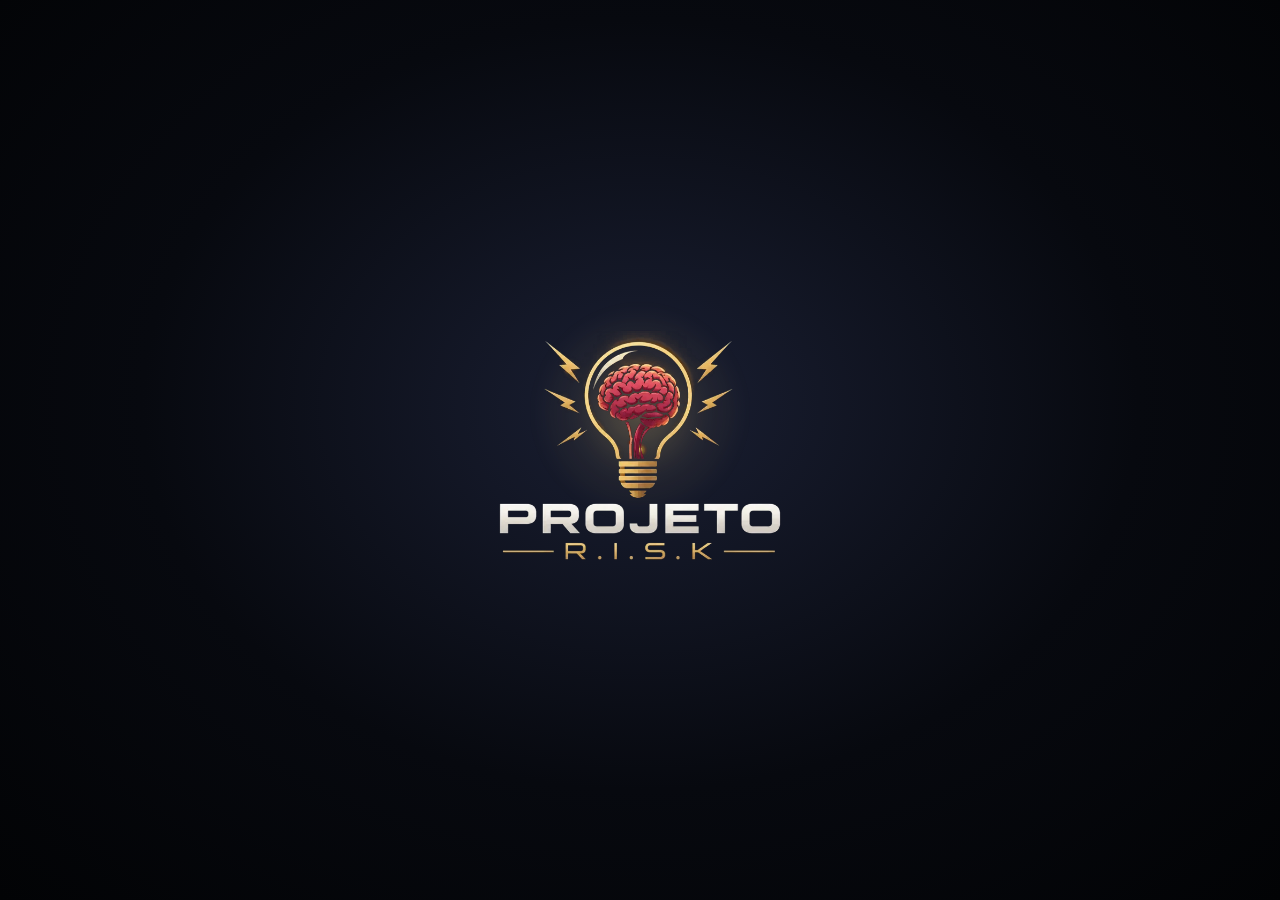
==== commit 369b8814: "Add files via upload" ====
--- a/index.html
+++ b/index.html
@@ -26,14 +26,27 @@
   <link rel="preconnect" href="https://fonts.googleapis.com">
   <link rel="preconnect" href="https://fonts.gstatic.com" crossorigin>
   <link href="https://fonts.googleapis.com/css2?family=Fraunces:opsz,wght@9..144,500;9..144,600&family=Outfit:wght@400;500;600;700&family=JetBrains+Mono:wght@400;600&display=swap" rel="stylesheet">
+  <link rel="preload" as="image" href="img/logo-3d-bulbo.webp">
   <link rel="stylesheet" href="css/app.css">
   <script>try{var t=localStorage.getItem('risk-tema');if(t)document.documentElement.dataset.theme=t;}catch(e){}</script>
 </head>
 <body>
+  <div id="intro" aria-hidden="true">
+    <canvas id="introFx"></canvas>
+    <div class="logo3d nascer"><div class="l3-palco"><i class="l3-anel a1"></i><i class="l3-anel a2"></i><i class="l3-anel a3"></i><i class="l3-halo"></i><img class="l3-bulbo" src="img/logo-3d-bulbo.webp" alt=""><img class="l3-texto" src="img/logo-3d-texto.webp" alt=""><i class="l3-brilho"></i></div></div>
+  </div>
+  <script>
+  (function(){var el=document.getElementById('intro'),calmo=matchMedia('(prefers-reduced-motion: reduce)').matches;
+  var cv=document.getElementById('introFx');if(cv&&!calmo){var c=cv.getContext('2d'),d=Math.min(2,devicePixelRatio||1),w=innerWidth,h=innerHeight;cv.width=w*d;cv.height=h*d;c.scale(d,d);
+  var ps=[];for(var i=0;i<90;i++){var a=Math.random()*6.283,r=Math.max(w,h)*(.45+Math.random()*.4);ps.push({a:a,r:r,v:.018+Math.random()*.02,s:.6+Math.random()*1.8});}
+  var t0=performance.now();(function f(t){if(!el.isConnected)return;var k=Math.min(1,(t-t0)/1500);c.clearRect(0,0,w,h);
+  for(var j=0;j<ps.length;j++){var p=ps[j];var rr=p.r*(1-k*k);var x=w/2+Math.cos(p.a+k*1.6)*rr,y=h/2+Math.sin(p.a+k*1.6)*rr;c.beginPath();c.arc(x,y,p.s,0,6.283);c.fillStyle='rgba(233,196,106,'+(0.25+0.75*k*(1-k)*3)+')';c.shadowColor='#e9c46a';c.shadowBlur=10;c.fill();}
+  requestAnimationFrame(f);})(t0);}
+  setTimeout(function(){el.classList.add('sai');setTimeout(function(){el.remove();},700);},calmo?300:2500);})();
+  </script>
   <div id="app">
     <main class="login"><div class="card" style="text-align:center">
-      <img src="img/logo-claro.webp" alt="PROJETO R.I.S.K." style="max-width:260px;width:100%">
-      <h1 style="font-size:1.4rem">PROJETO R.I.S.K. — Organizador de estudos</h1>
+      <h1 style="font-size:1.3rem;margin-top:8px">PROJETO R.I.S.K. — Organizador de estudos</h1>
       <p class="muted">Plano de estudos semanal, edital verticalizado, revisões espaçadas, horas de estudo e desempenho por matéria para quem se prepara para concursos públicos.</p>
       <div class="loading" style="justify-content:center"><span class="spin"></span>Carregando…</div>
       <p style="font-size:13px"><a href="termos.html">Termos de Uso</a> · <a href="privacidade.html">Política de Privacidade</a></p>
--- a/css/app.css
+++ b/css/app.css
@@ -874,3 +874,286 @@
 .ed-figbar button:hover { background: color-mix(in srgb, var(--ouro) 18%, transparent); }
 .ed-figbar span { width: 1px; height: 18px; background: var(--borda); margin: 0 2px; }
 .ed-prev img { max-width: 100%; max-height: 200px; border-radius: 10px; margin-bottom: 8px; }
+/* Rodapé legal (vitrine pública) */
+.pub-rodape { max-width: 1120px; margin: 0 auto; padding: 18px 16px 34px; border-top: 1px solid var(--borda); font-size: 12.5px; line-height: 1.7; color: var(--txt2, inherit); text-align: center; }
+.pub-rodape a { color: inherit; text-decoration: underline; }
+.vt-aviso { font-size: 12.5px; margin: 12px 0 0; line-height: 1.5; }
+.lt-ia { font-size: 12px; margin: 0 0 10px; opacity: .8; }
+
+/* Modo aluno (administrador vendo como aluno) */
+.faixa-visao { background: #1d4e89; color: #fff; padding: 8px 14px; font-size: 13.5px; display: flex; flex-wrap: wrap; gap: 8px; align-items: center; justify-content: center; position: sticky; top: 0; z-index: 30; }
+.faixa-visao select { padding: 3px 6px; font-size: 13px; border-radius: 8px; }
+.faixa-visao .btn { background: #fff; color: #1d4e89; border-color: #fff; }
+/* Tabelas do conteúdo: nunca cortar o texto em telas estreitas (rolam para o lado) */
+.lt-corpo table.tab { overflow-x: auto; -webkit-overflow-scrolling: touch; }
+.lt-corpo table.tab td { overflow-wrap: break-word; hyphens: auto; min-width: 7em; }
+
+/* ---------- Caixa de avisos (página inicial) ---------- */
+.av-caixa .badge { background: var(--vermelho); color: #fff; border-radius: 999px; font-size: 11px; padding: 2px 8px; font-weight: 700; vertical-align: middle; margin-left: 4px; }
+.av-lista { list-style: none; margin: 12px 0 0; padding: 0; display: grid; gap: 2px; max-height: 340px; overflow-y: auto; }
+.av-lista li { display: flex; gap: 10px; align-items: flex-start; padding: 9px 10px; border-radius: 10px; font-size: 14px; }
+.av-lista li.novo { background: color-mix(in srgb, var(--vermelho) 7%, var(--card)); }
+.av-lista li.novo b::after { content: ' • novo'; color: var(--vermelho); font-size: 11px; font-weight: 700; }
+.av-lista li > div { flex: 1; min-width: 0; overflow-wrap: anywhere; }
+.av-lista .muted { font-size: 13px; margin-top: 2px; }
+.av-lista a { color: inherit; }
+.av-ico { font-size: 18px; line-height: 1.2; }
+.av-data { font: 600 12px var(--mono); color: var(--txt2); white-space: nowrap; }
+
+/* ---------- Quadro de simulados ---------- */
+.sm-quadro { max-width: 860px; }
+.sm-topo { display: flex; align-items: flex-end; justify-content: space-between; gap: 12px; flex-wrap: wrap; margin-bottom: 14px; }
+.sm-h1 { margin: 2px 0 0; font-size: 30px; letter-spacing: .04em; font-weight: 800; }
+.sm-seg { display: inline-flex; background: var(--pill); border-radius: 12px; padding: 3px; gap: 2px; flex-wrap: wrap; }
+.sm-seg button { border: 0; background: none; padding: 7px 14px; border-radius: 9px; font: 600 13px var(--sans); color: var(--txt2); cursor: pointer; }
+.sm-seg button.on { background: var(--card); color: var(--txt); box-shadow: var(--sombra); }
+.sm-busca { display: flex; align-items: center; gap: 8px; background: var(--card); border: 1px solid var(--borda); border-radius: 12px; padding: 4px 12px; margin-bottom: 14px; }
+.sm-busca input { border: 0; background: none; flex: 1; padding: 8px 0; outline: none; min-width: 0; }
+#smL { display: grid; gap: 10px; }
+.sm-card { display: flex; align-items: center; gap: 14px; justify-content: space-between; background: var(--card); border: 1px solid var(--borda); border-radius: 14px; padding: 16px 18px; text-decoration: none; color: var(--txt); box-shadow: var(--sombra); transition: transform .12s, border-color .12s; }
+.sm-card:hover { transform: translateY(-1px); border-color: var(--txt2); }
+.sm-card.ok { border-left: 4px solid var(--verde); }
+.sm-card.lock { opacity: .72; cursor: not-allowed; }
+.sm-info { min-width: 0; }
+.sm-info b { display: block; font-size: 16px; overflow-wrap: anywhere; }
+.sm-info small { color: var(--txt2); font-size: 13px; }
+.sm-data { position: relative; padding: 8px 12px; font: 700 14px var(--mono); white-space: nowrap; }
+.sm-data::before, .sm-data::after, .sm-data i::before, .sm-data i::after { content: ''; position: absolute; width: 9px; height: 9px; border-color: var(--txt); border-style: solid; }
+.sm-data::before { top: 0; left: 0; border-width: 2px 0 0 2px; }
+.sm-data::after { top: 0; right: 0; border-width: 2px 2px 0 0; }
+.sm-data i::before { bottom: 0; left: 0; border-width: 0 0 2px 2px; }
+.sm-data i::after { bottom: 0; right: 0; border-width: 0 2px 2px 0; }
+@media (max-width: 520px) { .sm-card { padding: 14px; } .sm-h1 { font-size: 24px; } .sm-data { font-size: 12px; padding: 6px 9px; } }
+
+/* ---------- Treino de pegadinhas ---------- */
+.pg-wrap { max-width: 820px; display: grid; gap: 14px; }
+.pg-frase { font-size: 19px; line-height: 1.5; margin: 14px 0 16px; font-weight: 600; overflow-wrap: anywhere; }
+.pg-bts .btn { min-width: 110px; }
+.pg-fb { margin-top: 14px; padding: 14px; border-radius: 12px; border: 1px solid var(--borda); }
+.pg-fb.ok { background: color-mix(in srgb, var(--verde) 10%, var(--card)); border-color: var(--verde); }
+.pg-fb.bad { background: color-mix(in srgb, var(--vermelho) 10%, var(--card)); border-color: var(--vermelho); }
+.pg-par { list-style: none; padding: 0; margin: 10px 0; display: grid; gap: 6px; }
+.pg-par .banca { text-decoration: line-through; text-decoration-color: var(--vermelho); }
+.pg-par .certo { font-weight: 600; }
+.pg-dicas { display: grid; gap: 10px; }
+.pg-alerta { display: block; color: var(--vermelho); margin-bottom: 6px; }
+.lt-pegtreino { margin: 18px 0 0; }
+.pg-rot { font: 600 12.5px var(--sans); color: var(--txt2); text-transform: uppercase; letter-spacing: .04em; margin-top: 10px; }
+.pg-ops { display: grid; gap: 8px; margin-top: 8px; }
+.pg-op { text-align: left; border: 1px solid var(--borda); background: var(--card); color: var(--txt); border-radius: 12px; padding: 11px 14px; font: 15px/1.45 var(--sans); cursor: pointer; display: flex; gap: 10px; }
+.pg-op:hover:not(:disabled) { border-color: var(--txt2); }
+.pg-op b { color: var(--txt2); }
+.pg-op.ok { border-color: var(--verde); background: color-mix(in srgb, var(--verde) 12%, var(--card)); }
+.pg-op.bad { border-color: var(--vermelho); background: color-mix(in srgb, var(--vermelho) 12%, var(--card)); }
+.pg-op:disabled { cursor: default; }
+.faixa-visao .faixa-obs { flex-basis: 100%; opacity: .85; font-size: 12px; }
+
+/* ---------- Assistente "Montar meu cronograma" ---------- */
+.cr-convite { display: flex; gap: 16px; align-items: center; flex-wrap: wrap; margin-bottom: 16px; border: 2px solid var(--ouro2, #c9a227); }
+.cr-ci { font-size: 38px; }
+.cr-wrap { max-width: 860px; }
+.cr-wrap.tema-wrap { padding: 18px; border-radius: 20px; }
+.cr-topo { display: flex; gap: 12px; align-items: center; margin-bottom: 14px; flex-wrap: wrap; }
+.cr-tit { font-size: 20px; font-weight: 800; }
+.cr-passos { display: grid; grid-template-columns: repeat(5, 1fr); gap: 6px; margin-bottom: 14px; }
+.cr-passos div { display: flex; flex-direction: column; align-items: center; gap: 4px; font-size: 12px; opacity: .55; text-align: center; }
+.cr-passos b { width: 30px; height: 30px; border-radius: 50%; display: grid; place-items: center; border: 2px solid currentColor; font-size: 13px; }
+.cr-passos .on, .cr-passos .ok { opacity: 1; }
+.cr-passos .on b { background: var(--txt); color: var(--card); border-color: var(--txt); }
+.tema-wrap .cr-passos .on b { background: var(--t-ac); color: var(--t-ac-txt); border-color: var(--t-ac); }
+.cr-card h2 { margin: 0 0 6px; }
+.cr-campos { gap: 14px; flex-wrap: wrap; }
+.cr-campos .campo { flex: 1; min-width: 180px; }
+.cr-campos input, .cr-campos select { width: 100%; }
+.cr-info, .cr-ok, .cr-alerta { margin-top: 12px; padding: 10px 12px; border-radius: 12px; font-size: 14px; background: color-mix(in srgb, var(--txt) 6%, transparent); }
+.cr-ok { background: color-mix(in srgb, var(--verde) 16%, transparent); }
+.cr-alerta { background: color-mix(in srgb, var(--vermelho) 16%, transparent); }
+.cr-chips { display: flex; flex-wrap: wrap; gap: 8px; margin-top: 6px; }
+.cr-chip { border: 1.5px solid var(--borda); background: transparent; color: inherit; border-radius: 999px; padding: 8px 16px; font: 600 14px var(--sans); cursor: pointer; }
+.cr-chip.on { background: var(--txt); color: var(--card); border-color: var(--txt); }
+.tema-wrap .cr-chip { border-color: var(--t-borda); } .tema-wrap .cr-chip.on { background: var(--t-ac); color: var(--t-ac-txt); border-color: var(--t-ac); }
+.cr-mats { display: grid; gap: 8px; margin-top: 10px; }
+.cr-mat { display: flex; align-items: center; gap: 10px; padding: 10px 12px; border: 1px solid var(--borda); border-radius: 12px; flex-wrap: wrap; }
+.tema-wrap .cr-mat { border-color: var(--t-borda); }
+.cr-mi { font-size: 20px; }
+.cr-mn { flex: 1; min-width: 150px; } .cr-mn b { display: block; } .cr-mn small { opacity: .7; }
+.cr-seg { display: inline-flex; border: 1px solid var(--borda); border-radius: 10px; overflow: hidden; }
+.tema-wrap .cr-seg { border-color: var(--t-borda); }
+.cr-seg button { border: 0; background: transparent; color: inherit; padding: 7px 10px; font: 600 12.5px var(--sans); cursor: pointer; }
+.cr-seg button.on.n-dif { background: var(--vermelho); color: #fff; }
+.cr-seg button.on.n-normal { background: #6b7280; color: #fff; }
+.cr-seg button.on.n-dom { background: var(--verde); color: #fff; }
+.cr-star { border: 1px solid var(--borda); background: transparent; border-radius: 10px; padding: 6px 9px; cursor: pointer; filter: grayscale(1); opacity: .45; font-size: 16px; }
+.cr-star.on { filter: none; opacity: 1; border-color: #E0B341; }
+.cr-nav { margin-top: 18px; }
+.cr-nums { display: grid; grid-template-columns: repeat(4, 1fr); gap: 8px; margin: 10px 0; }
+.cr-nums div { text-align: center; padding: 12px 6px; border-radius: 12px; background: color-mix(in srgb, var(--txt) 6%, transparent); }
+.cr-nums b { display: block; font-size: 22px; } .cr-nums small { opacity: .75; font-size: 12px; }
+.cr-dist { display: grid; gap: 6px; margin: 14px 0; }
+.cr-dl { display: grid; grid-template-columns: minmax(120px, 1.3fr) 2fr auto; gap: 10px; align-items: center; font-size: 13.5px; }
+.cr-dl i { height: 9px; border-radius: 9px; background: linear-gradient(90deg, var(--c) var(--w), color-mix(in srgb, var(--txt) 10%, transparent) var(--w)); }
+.cr-dl small { opacity: .75; white-space: nowrap; }
+@media (max-width: 560px) { .cr-nums { grid-template-columns: repeat(2, 1fr); } .cr-passos div { font-size: 10.5px; } .cr-dl { grid-template-columns: 1fr auto; } .cr-dl i { grid-column: 1 / -1; } }
+/* Quadro de avisos fechado: vira um sininho com o número de avisos novos */
+.av-sino-wrap { display: flex; justify-content: flex-end; margin: 0 0 4px; }
+.av-sino { position: relative; width: 46px; height: 46px; border-radius: 50%; border: 1px solid var(--linha, #ddd); background: var(--card, #fff); font-size: 22px; line-height: 1; cursor: pointer; box-shadow: 0 2px 8px rgba(0,0,0,.08); display: grid; place-items: center; }
+.av-sino:hover { transform: translateY(-1px); }
+.av-num { position: absolute; top: -4px; right: -4px; min-width: 20px; height: 20px; padding: 0 5px; border-radius: 999px; background: var(--vermelho, #c0392b); color: #fff; font: 700 11px/20px system-ui, sans-serif; text-align: center; }
+.av-fechar { margin-left: 6px; }
+
+/* Conteúdo programático: cartão da matéria com ilustração */
+.lt-mat { padding: 0; overflow: hidden; color: var(--txt); background: var(--card); border: 1px solid var(--borda); box-shadow: 0 4px 14px rgba(0,0,0,.08); min-height: 0; gap: 0; }
+.lt-mat:hover { box-shadow: 0 10px 22px color-mix(in srgb, var(--c) 30%, transparent); }
+.lt-mat-img { display: block; width: 100%; aspect-ratio: 320 / 140; object-fit: cover; border-bottom: 4px solid var(--c); }
+span.lt-mat-img { display: flex; align-items: center; justify-content: center; font-size: 44px; background: linear-gradient(135deg, var(--c), color-mix(in srgb, var(--c) 70%, #000)); }
+.lt-mat-txt { display: flex; flex-direction: column; gap: 4px; padding: 12px 14px 14px; flex: 1; }
+.lt-mat b { font-size: 17px; margin-top: 0; color: var(--txt); }
+.lt-mat small { opacity: 1; color: var(--txt2); }
+.lt-mat .lt-mat-bar { background: rgba(127,127,127,.2); margin-top: 8px; }
+.lt-mat .lt-mat-bar > div { background: var(--c); }
+.lt-cab.com-img { min-height: 120px; background: linear-gradient(90deg, color-mix(in srgb, var(--c) 90%, #000) 0%, color-mix(in srgb, var(--c) 85%, #000) 40%, color-mix(in srgb, var(--c) 0%, transparent) 75%), var(--img) right center / auto 100% no-repeat, var(--c); }
+@media (max-width: 600px) { .lt-cab.com-img { min-height: 110px; background: linear-gradient(90deg, color-mix(in srgb, var(--c) 92%, #000) 30%, transparent 100%), var(--img) right center / auto 100% no-repeat, var(--c); }
+  .lt-materias { grid-template-columns: repeat(2, 1fr); gap: 10px; } .lt-mat b { font-size: 14.5px; } .lt-mat small { font-size: 12px; } .lt-mat-txt { padding: 9px 10px 11px; } .lt-mat-tag { top: 6px; right: 6px; font-size: 10px; } }
+
+/* Ordem de estudo: o índice fica parado na tela e rola sozinho, separado do texto da matéria */
+@media (min-width: 861px) {
+  .lt-indice { max-height: calc(100vh - 32px); overflow-y: auto; overscroll-behavior: contain; scrollbar-width: thin; scrollbar-color: color-mix(in srgb, var(--c, var(--ouro)) 55%, transparent) transparent; }
+  .lt-indice::-webkit-scrollbar { width: 8px; }
+  .lt-indice::-webkit-scrollbar-thumb { background: color-mix(in srgb, var(--c, var(--ouro)) 55%, transparent); border-radius: 8px; }
+  .lt-indice::-webkit-scrollbar-track { background: transparent; }
+}
+
+/* ===== Identidade visual imersiva por curso (modo escuro) ===== */
+:root[data-curso="rodoviario"] { --acc: #F2C230; --acc2: #3B82FF; }
+:root[data-curso="juridico"] { --acc: #E9C46A; --acc2: #8FA8D8; }
+:root[data-curso="bombeiro"] { --acc: #FF4D2E; --acc2: #FFB347; }
+:root[data-curso="civil"], :root[data-curso="federal"] { --acc: #E9C46A; --acc2: #2F6BFF; }
+:root[data-curso="pm"], :root[data-curso="gm"] { --acc: #E9C46A; --acc2: #4C7BD9; }
+:root[data-fundo="rodoviario"] { --fundo: url(../img/temas/rodoviario.webp); --fpos: center 40%; }
+:root[data-fundo="federal"] { --fundo: url(../img/temas/federal.webp); --fpos: center 35%; }
+:root[data-fundo="civil"] { --fundo: url(../img/temas/civil.webp); --fpos: center 30%; }
+:root[data-fundo="pm"] { --fundo: url(../img/temas/pm.webp); --fpos: center 35%; }
+:root[data-fundo="bombeiro"] { --fundo: url(../img/temas/bombeiro.webp); --fpos: center 40%; }
+:root[data-fundo="juridico"] { --fundo: url(../img/temas/juridico.webp); --fpos: center 45%; }
+:root[data-fundo="procurador"] { --fundo: url(../img/temas/procurador.svg); --fpos: right center; }
+:root[data-fundo="padrao"] { --fundo: url(../img/temas/padrao.svg); --fpos: right center; }
+:root[data-curso="pm"], :root[data-curso="gm"] { --acc: #D4A017; --acc2: #6B5A2E; }
+/* Fundo com foto do curso: aparece no modo claro e no escuro */
+:root[data-fundo] body { background: transparent; }
+:root[data-fundo] body::before { content: ''; position: fixed; inset: 0; z-index: -2; background: var(--fundo) var(--fpos, center) / cover no-repeat; }
+:root[data-fundo] body::after { content: ''; position: fixed; inset: 0; z-index: -1; pointer-events: none; }
+:root[data-fundo]:not([data-theme="dark"]) { background: #EDE6D6; }
+:root[data-fundo]:not([data-theme="dark"]) body::after { background: linear-gradient(90deg, rgba(246,240,227,.78) 0%, rgba(246,240,227,.45) 50%, rgba(246,240,227,.15) 100%); }
+:root[data-fundo]:not([data-theme="dark"]) {
+  --card: rgba(255,255,255,.82); --hero: rgba(255,255,255,.38); --borda: rgba(30,25,15,.10); --pill: rgba(255,255,255,.7);
+  --ouro: color-mix(in srgb, var(--acc, #A8771A) 75%, #000); --ouro2: color-mix(in srgb, var(--acc, #D9A93F) 85%, #000);
+  --sombra: 0 8px 24px rgba(40,30,10,.10);
+}
+:root[data-fundo]:not([data-theme="dark"]) .card, :root[data-fundo]:not([data-theme="dark"]) .hero { -webkit-backdrop-filter: blur(10px) saturate(1.1); backdrop-filter: blur(10px) saturate(1.1); }
+:root[data-fundo]:not([data-theme="dark"]) .side { background: rgba(13,14,14,.86); -webkit-backdrop-filter: blur(12px); backdrop-filter: blur(12px); }
+:root[data-fundo]:not([data-theme="dark"]) .side .rodape { background: rgba(13,14,14,.97); }
+:root[data-theme="dark"][data-fundo] body::after { background: linear-gradient(90deg, rgba(5,7,12,.82) 0%, rgba(5,7,12,.5) 50%, rgba(5,7,12,.25) 100%); }
+:root[data-theme="dark"][data-fundo] {
+  --bg: #05070C; --card: rgba(12,16,26,.68); --hero: rgba(8,10,16,.32); --borda: rgba(255,255,255,.09);
+  --menu: rgba(6,8,14,.72); --menu-ativo: rgba(255,255,255,.07); --pill: rgba(255,255,255,.07);
+  --ouro: var(--acc, #D9A93F); --ouro2: var(--acc, #D9A93F); --flip: rgba(0,0,0,.55);
+  --sombra: 0 10px 30px rgba(0,0,0,.35);
+}
+:root[data-theme="dark"][data-fundo] { background: #05070C; }
+:root[data-theme="dark"][data-fundo] .card, :root[data-theme="dark"][data-fundo] .hero, :root[data-theme="dark"][data-fundo] .side { -webkit-backdrop-filter: blur(14px) saturate(1.2); backdrop-filter: blur(14px) saturate(1.2); }
+:root[data-theme="dark"][data-fundo] .side { border: 1px solid rgba(255,255,255,.07); }
+:root[data-theme="dark"][data-fundo] .side .rodape { background: rgba(8,10,16,.96); border-top-color: rgba(255,255,255,.08); }
+:root[data-theme="dark"][data-fundo] .side a.item.ativo { background: color-mix(in srgb, var(--acc, #D9A93F) 16%, transparent); color: var(--acc, #D9A93F); box-shadow: inset 3px 0 0 var(--acc, #D9A93F); }
+:root[data-theme="dark"][data-fundo] .side select { background: rgba(255,255,255,.06); border-color: rgba(255,255,255,.12); }
+:root[data-theme="dark"][data-fundo] .btn:not(.sec):not(.verde):not(.vermelho) { background: var(--acc, #F2EDE3); border-color: var(--acc, #F2EDE3); color: #0b0b0b; }
+:root[data-theme="dark"][data-fundo] .btn.sec { background: rgba(255,255,255,.05); }
+:root[data-theme="dark"][data-fundo] .hero { border: 1px solid var(--borda); }
+.side .logo-img img { max-width: 100%; height: auto; display: block; margin: 0 auto 14px; }
+
+/* cartões de números com ícone e mini gráficos */
+.stat .st-h { display: flex; align-items: center; gap: 8px; margin-bottom: 6px; }
+.stat .ic { width: 30px; height: 30px; border-radius: 9px; display: inline-grid; place-items: center; font-size: 15px; background: color-mix(in srgb, var(--ouro2) 16%, transparent); flex-shrink: 0; }
+.stat .st-ring { display: flex; align-items: center; justify-content: space-between; gap: 8px; }
+.stat svg.anel { width: 52px; height: 52px; color: var(--txt); flex-shrink: 0; }
+.stat svg.mini { width: 70px; height: 40px; flex-shrink: 0; }
+.stat .bar { margin: 4px 0 6px; }
+
+/* calendário do cronômetro em cartões de vidro */
+.cs-dia { position: relative; background: rgba(127,127,127,.06); border-radius: 14px; }
+.cs-dia.melhor { border-color: var(--ouro2); background: color-mix(in srgb, var(--ouro2) 14%, transparent); }
+.cs-dia.melhor .cs-barra > div { background: var(--ouro2); box-shadow: 0 0 12px var(--ouro2); }
+.cs-ok { position: absolute; top: 6px; right: 6px; width: 18px; height: 18px; border-radius: 50%; background: var(--ouro2); color: #111; font: 700 11px/18px var(--sans); font-style: normal; text-align: center; }
+.cs-abrir { border-color: var(--ouro2) !important; color: var(--ouro2) !important; background: transparent !important; }
+
+/* faixa do curso no fim do painel */
+.faixa-curso { display: flex; align-items: center; justify-content: space-between; gap: 16px; flex-wrap: wrap; margin-top: 16px; padding: 22px 24px; border-radius: 20px; text-decoration: none; color: var(--txt);
+  background: linear-gradient(90deg, color-mix(in srgb, var(--ouro2) 22%, var(--card)), var(--card)); border: 1px solid color-mix(in srgb, var(--ouro2) 40%, var(--borda)); }
+.faixa-curso b { font-family: var(--serif); font-size: 1.35rem; display: block; margin: 2px 0 8px; }
+.fc-chips { display: flex; flex-wrap: wrap; gap: 8px; font-size: 13px; }
+.fc-chips span { background: var(--pill); border-radius: 999px; padding: 4px 10px; }
+@media (max-width: 520px) { .faixa-curso { padding: 16px; } .faixa-curso .btn { width: 100%; } }
+@media (max-width: 520px) { .cs-dia span small { display: none; } .cs-ok { width: 14px; height: 14px; font-size: 9px; line-height: 14px; top: 3px; right: 3px; } }
+
+:root[data-fundo] .hero h1, :root[data-fundo] .hero .frase { text-shadow: 0 1px 12px rgba(0,0,0,.25); }
+:root[data-fundo]:not([data-theme="dark"]) .hero h1, :root[data-fundo]:not([data-theme="dark"]) .hero .frase { text-shadow: 0 1px 10px rgba(255,255,255,.8); }
+
+/* ===== Abertura: a logo "nasce" em 3D ===== */
+#intro { position: fixed; inset: 0; z-index: 9999; display: grid; place-items: center; background: radial-gradient(ellipse at 50% 45%, #1a1f33 0%, #07090f 55%, #020305 100%); transition: opacity .7s ease, transform .7s ease; }
+#intro.sai { opacity: 0; transform: scale(1.06); pointer-events: none; }
+#introFx { position: absolute; inset: 0; width: 100%; height: 100%; }
+.logo3d { perspective: 900px; display: grid; place-items: center; }
+.l3-palco { position: relative; width: min(300px, 70vw); transform-style: preserve-3d; }
+.l3-palco img { display: block; width: 100%; height: auto; position: relative; }
+.l3-texto { margin-top: -2px; }
+.l3-halo { position: absolute; left: 50%; top: 34%; width: 75%; aspect-ratio: 1; transform: translate(-50%, -50%); border-radius: 50%; background: radial-gradient(circle, rgba(233,196,106,.55) 0%, rgba(233,196,106,.12) 40%, transparent 70%); filter: blur(6px); pointer-events: none; }
+.l3-brilho { position: absolute; inset: 0; pointer-events: none; background: linear-gradient(115deg, transparent 35%, rgba(255,255,255,.55) 50%, transparent 65%); background-size: 250% 100%; background-position: 150% 0; mix-blend-mode: overlay;
+  -webkit-mask: url(../img/logo-3d.webp) center / 100% 100% no-repeat; mask: url(../img/logo-3d.webp) center / 100% 100% no-repeat; }
+.l3-anel { position: absolute; left: 50%; top: 34%; width: 40%; aspect-ratio: 1; border-radius: 50%; border: 2px solid rgba(233,196,106,.7); transform: translate(-50%, -50%) scale(.2); opacity: 0; box-shadow: 0 0 24px rgba(233,196,106,.5); }
+/* sequência do nascimento */
+.nascer .l3-bulbo { animation: l3bulbo 1.5s cubic-bezier(.16,1,.3,1) .15s both; }
+.nascer .l3-texto { animation: l3texto 1.1s cubic-bezier(.16,1,.3,1) .9s both; }
+.nascer .l3-halo { animation: l3halo 2.2s ease-out .4s both; }
+.nascer .l3-brilho { animation: l3brilho 1.2s ease-in-out 1.35s both; }
+.nascer .l3-anel.a1 { animation: l3anel 1.6s ease-out .55s both; }
+.nascer .l3-anel.a2 { animation: l3anel 1.6s ease-out .8s both; }
+.nascer .l3-anel.a3 { animation: l3anel 1.6s ease-out 1.05s both; }
+@keyframes l3bulbo { 0% { opacity: 0; transform: translateZ(-700px) rotateX(65deg) rotateY(-35deg) scale(.4); filter: blur(14px) brightness(2.2); }
+  60% { opacity: 1; filter: blur(0) brightness(1.4); } 100% { opacity: 1; transform: none; } }
+@keyframes l3texto { 0% { opacity: 0; transform: translateY(40px) rotateX(-80deg); } 100% { opacity: 1; transform: none; } }
+@keyframes l3halo { 0% { opacity: 0; transform: translate(-50%, -50%) scale(.2); } 45% { opacity: 1; } 100% { opacity: .55; transform: translate(-50%, -50%) scale(1); } }
+@keyframes l3brilho { from { background-position: 150% 0; } to { background-position: -60% 0; } }
+@keyframes l3anel { 0% { opacity: 0; transform: translate(-50%, -50%) scale(.2); } 25% { opacity: .9; } 100% { opacity: 0; transform: translate(-50%, -50%) scale(3.2); } }
+/* depois de nascer, a logo da tela de entrada flutua e gira de leve */
+.logo3d.vivo .l3-palco { animation: l3flutua 7s ease-in-out 1.6s infinite; }
+.logo3d.vivo .l3-brilho { animation: l3brilho 1.2s ease-in-out 1.4s both, l3brilhoLoop 6s ease-in-out 4s infinite; }
+@keyframes l3flutua { 0%, 100% { transform: translateY(0) rotateY(0) rotateX(0); } 25% { transform: translateY(-6px) rotateY(10deg) rotateX(3deg); } 50% { transform: translateY(-2px) rotateY(0) rotateX(-2deg); } 75% { transform: translateY(-7px) rotateY(-10deg) rotateX(3deg); } }
+@keyframes l3brilhoLoop { 0%, 70% { background-position: 150% 0; } 100% { background-position: -60% 0; } }
+:root:not([data-theme="dark"]) .login .l3-texto { filter: invert(1) hue-rotate(180deg) saturate(1.4) brightness(.95); }
+:root:not([data-theme="dark"]) .login .l3-halo { background: radial-gradient(circle, rgba(168,119,26,.35) 0%, rgba(168,119,26,.08) 45%, transparent 70%); }
+
+/* ===== Tela de entrada imersiva ===== */
+.login { position: relative; overflow: hidden; isolation: isolate; perspective: 1200px; }
+.login::before { content: ''; position: absolute; inset: -20%; z-index: -2; background:
+  radial-gradient(40% 35% at 20% 25%, rgba(233,196,106,.22), transparent 70%),
+  radial-gradient(35% 30% at 80% 70%, rgba(59,130,255,.18), transparent 70%),
+  radial-gradient(30% 30% at 60% 15%, rgba(200,16,46,.12), transparent 70%), var(--bg);
+  animation: aurora 18s ease-in-out infinite alternate; }
+:root[data-theme="dark"] .login::before { background:
+  radial-gradient(40% 35% at 20% 25%, rgba(233,196,106,.18), transparent 70%),
+  radial-gradient(35% 30% at 80% 70%, rgba(59,130,255,.16), transparent 70%),
+  radial-gradient(30% 30% at 60% 15%, rgba(200,16,46,.12), transparent 70%), radial-gradient(ellipse at 50% 40%, #141a2c, #05070c 70%); }
+@keyframes aurora { 0% { transform: translate(0, 0) rotate(0); } 50% { transform: translate(-3%, 2%) rotate(4deg); } 100% { transform: translate(3%, -2%) rotate(-3deg); } }
+.login .fx { position: absolute; inset: 0; width: 100%; height: 100%; z-index: -1; pointer-events: none; }
+.login .card.vidro { max-width: 420px; border-radius: 28px; padding: 26px 26px 22px; background: color-mix(in srgb, var(--card) 72%, transparent);
+  -webkit-backdrop-filter: blur(18px) saturate(1.3); backdrop-filter: blur(18px) saturate(1.3); border: 1px solid color-mix(in srgb, var(--ouro2) 35%, transparent);
+  box-shadow: 0 30px 80px rgba(0,0,0,.35), 0 0 0 1px rgba(255,255,255,.04) inset, 0 0 60px color-mix(in srgb, var(--ouro2) 12%, transparent);
+  transform: rotateX(var(--rx, 0deg)) rotateY(var(--ry, 0deg)); transition: transform .25s ease-out; animation: cartaoSobe 1s cubic-bezier(.16,1,.3,1) .2s both; }
+:root[data-theme="dark"] .login .card.vidro { background: rgba(14,17,27,.62); }
+@keyframes cartaoSobe { 0% { opacity: 0; transform: translateY(60px) rotateX(25deg) scale(.94); filter: blur(6px); } 100% { opacity: 1; transform: none; filter: none; } }
+.login .card.vidro input { border-radius: 12px; background: color-mix(in srgb, var(--card) 85%, transparent); }
+.login .card.vidro .btn { border-radius: 14px; }
+.login .card.vidro .btn:not(.sec) { background: linear-gradient(135deg, var(--ouro2), var(--ouro)); border-color: transparent; color: #111; box-shadow: 0 8px 22px color-mix(in srgb, var(--ouro2) 35%, transparent); }
+.login .logo3d { margin: -4px auto 4px; }
+.login .l3-palco { width: min(230px, 62vw); }
+.login .login-frase { animation: l3texto .9s cubic-bezier(.16,1,.3,1) 1.1s both; }
+@media (prefers-reduced-motion: reduce) { #intro, .nascer *, .logo3d.vivo *, .login::before, .login .card.vidro, .login .login-frase { animation: none !important; } }
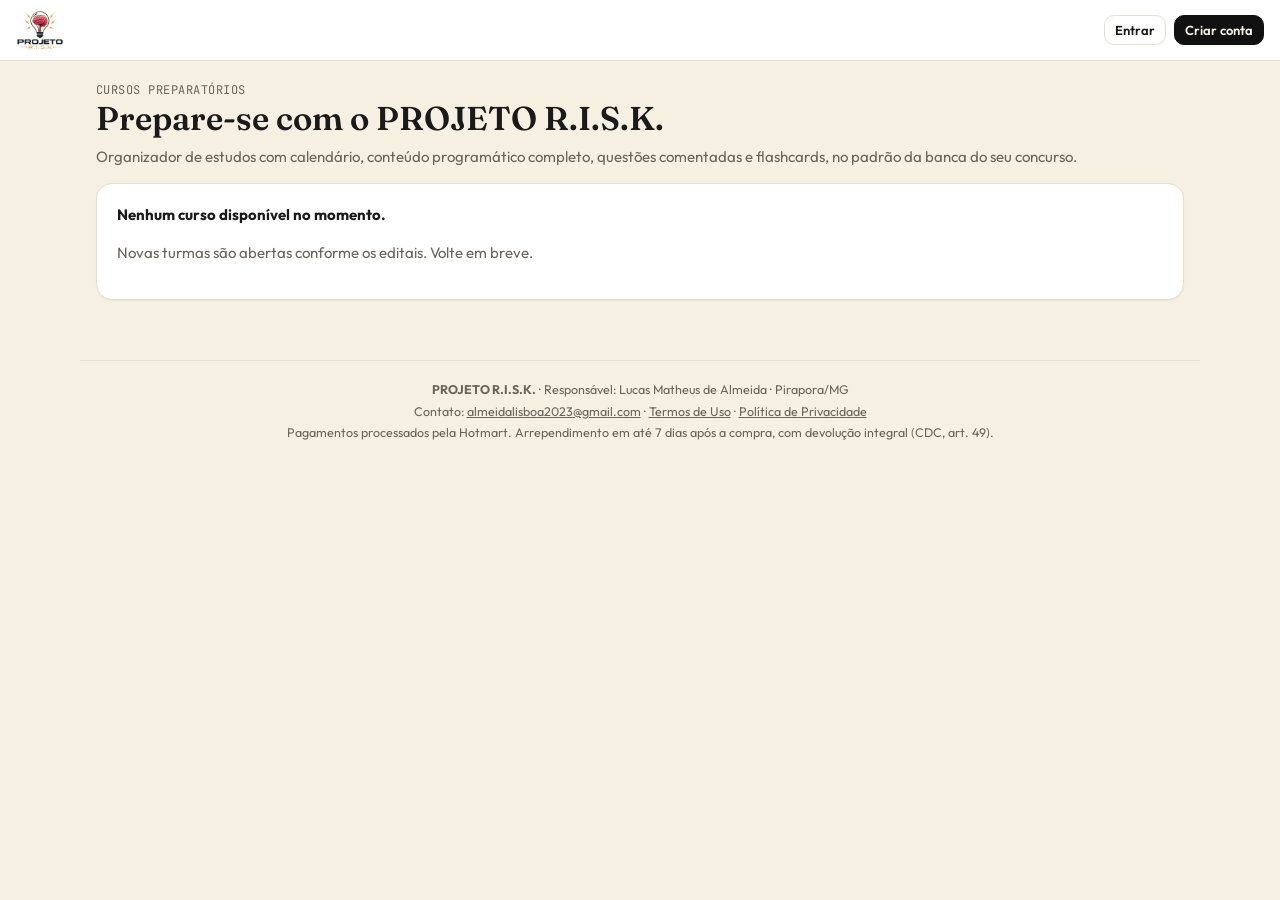
==== commit c836fd47: "Add files via upload" ====
--- a/index.html
+++ b/index.html
@@ -35,15 +35,7 @@
     <canvas id="introFx"></canvas>
     <div class="logo3d nascer"><div class="l3-palco"><i class="l3-anel a1"></i><i class="l3-anel a2"></i><i class="l3-anel a3"></i><i class="l3-halo"></i><img class="l3-bulbo" src="img/logo-3d-bulbo.webp" alt=""><img class="l3-texto" src="img/logo-3d-texto.webp" alt=""><i class="l3-brilho"></i></div></div>
   </div>
-  <script>
-  (function(){var el=document.getElementById('intro'),calmo=matchMedia('(prefers-reduced-motion: reduce)').matches;
-  var cv=document.getElementById('introFx');if(cv&&!calmo){var c=cv.getContext('2d'),d=Math.min(2,devicePixelRatio||1),w=innerWidth,h=innerHeight;cv.width=w*d;cv.height=h*d;c.scale(d,d);
-  var ps=[];for(var i=0;i<90;i++){var a=Math.random()*6.283,r=Math.max(w,h)*(.45+Math.random()*.4);ps.push({a:a,r:r,v:.018+Math.random()*.02,s:.6+Math.random()*1.8});}
-  var t0=performance.now();(function f(t){if(!el.isConnected)return;var k=Math.min(1,(t-t0)/1500);c.clearRect(0,0,w,h);
-  for(var j=0;j<ps.length;j++){var p=ps[j];var rr=p.r*(1-k*k);var x=w/2+Math.cos(p.a+k*1.6)*rr,y=h/2+Math.sin(p.a+k*1.6)*rr;c.beginPath();c.arc(x,y,p.s,0,6.283);c.fillStyle='rgba(233,196,106,'+(0.25+0.75*k*(1-k)*3)+')';c.shadowColor='#e9c46a';c.shadowBlur=10;c.fill();}
-  requestAnimationFrame(f);})(t0);}
-  setTimeout(function(){el.classList.add('sai');setTimeout(function(){el.remove();},700);},calmo?300:2500);})();
-  </script>
+  <script src="js/abertura.js"></script>
   <div id="app">
     <main class="login"><div class="card" style="text-align:center">
       <h1 style="font-size:1.3rem;margin-top:8px">PROJETO R.I.S.K. — Organizador de estudos</h1>
--- a/css/app.css
+++ b/css/app.css
@@ -1100,6 +1100,8 @@
 /* ===== Abertura: a logo "nasce" em 3D ===== */
 #intro { position: fixed; inset: 0; z-index: 9999; display: grid; place-items: center; background: radial-gradient(ellipse at 50% 45%, #1a1f33 0%, #07090f 55%, #020305 100%); transition: opacity .7s ease, transform .7s ease; }
 #intro.sai { opacity: 0; transform: scale(1.06); pointer-events: none; }
+#intro { animation: introSai .6s ease 2.6s forwards; }
+@keyframes introSai { to { opacity: 0; visibility: hidden; pointer-events: none; } }
 #introFx { position: absolute; inset: 0; width: 100%; height: 100%; }
 .logo3d { perspective: 900px; display: grid; place-items: center; }
 .l3-palco { position: relative; width: min(300px, 70vw); transform-style: preserve-3d; }
@@ -1110,13 +1112,13 @@
   -webkit-mask: url(../img/logo-3d.webp) center / 100% 100% no-repeat; mask: url(../img/logo-3d.webp) center / 100% 100% no-repeat; }
 .l3-anel { position: absolute; left: 50%; top: 34%; width: 40%; aspect-ratio: 1; border-radius: 50%; border: 2px solid rgba(233,196,106,.7); transform: translate(-50%, -50%) scale(.2); opacity: 0; box-shadow: 0 0 24px rgba(233,196,106,.5); }
 /* sequência do nascimento */
-.nascer .l3-bulbo { animation: l3bulbo 1.5s cubic-bezier(.16,1,.3,1) .15s both; }
-.nascer .l3-texto { animation: l3texto 1.1s cubic-bezier(.16,1,.3,1) .9s both; }
+.nascer .l3-bulbo { animation: l3bulbo 1.2s cubic-bezier(.16,1,.3,1) .1s both; }
+.nascer .l3-texto { animation: l3texto .9s cubic-bezier(.16,1,.3,1) .7s both; }
 .nascer .l3-halo { animation: l3halo 2.2s ease-out .4s both; }
-.nascer .l3-brilho { animation: l3brilho 1.2s ease-in-out 1.35s both; }
-.nascer .l3-anel.a1 { animation: l3anel 1.6s ease-out .55s both; }
-.nascer .l3-anel.a2 { animation: l3anel 1.6s ease-out .8s both; }
-.nascer .l3-anel.a3 { animation: l3anel 1.6s ease-out 1.05s both; }
+.nascer .l3-brilho { animation: l3brilho 1s ease-in-out 1.1s both; }
+.nascer .l3-anel.a1 { animation: l3anel 1.4s ease-out .4s both; }
+.nascer .l3-anel.a2 { animation: l3anel 1.4s ease-out .6s both; }
+.nascer .l3-anel.a3 { animation: l3anel 1.4s ease-out .8s both; }
 @keyframes l3bulbo { 0% { opacity: 0; transform: translateZ(-700px) rotateX(65deg) rotateY(-35deg) scale(.4); filter: blur(14px) brightness(2.2); }
   60% { opacity: 1; filter: blur(0) brightness(1.4); } 100% { opacity: 1; transform: none; } }
 @keyframes l3texto { 0% { opacity: 0; transform: translateY(40px) rotateX(-80deg); } 100% { opacity: 1; transform: none; } }
@@ -1128,8 +1130,8 @@
 .logo3d.vivo .l3-brilho { animation: l3brilho 1.2s ease-in-out 1.4s both, l3brilhoLoop 6s ease-in-out 4s infinite; }
 @keyframes l3flutua { 0%, 100% { transform: translateY(0) rotateY(0) rotateX(0); } 25% { transform: translateY(-6px) rotateY(10deg) rotateX(3deg); } 50% { transform: translateY(-2px) rotateY(0) rotateX(-2deg); } 75% { transform: translateY(-7px) rotateY(-10deg) rotateX(3deg); } }
 @keyframes l3brilhoLoop { 0%, 70% { background-position: 150% 0; } 100% { background-position: -60% 0; } }
-:root:not([data-theme="dark"]) .login .l3-texto { filter: invert(1) hue-rotate(180deg) saturate(1.4) brightness(.95); }
-:root:not([data-theme="dark"]) .login .l3-halo { background: radial-gradient(circle, rgba(168,119,26,.35) 0%, rgba(168,119,26,.08) 45%, transparent 70%); }
+:root:not([data-theme="dark"]) .login:not(.cinema) .l3-texto { filter: invert(1) hue-rotate(180deg) saturate(1.4) brightness(.95); }
+:root:not([data-theme="dark"]) .login:not(.cinema) .l3-halo { background: radial-gradient(circle, rgba(168,119,26,.35) 0%, rgba(168,119,26,.08) 45%, transparent 70%); }
 
 /* ===== Tela de entrada imersiva ===== */
 .login { position: relative; overflow: hidden; isolation: isolate; perspective: 1200px; }
@@ -1157,3 +1159,25 @@
 .login .l3-palco { width: min(230px, 62vw); }
 .login .login-frase { animation: l3texto .9s cubic-bezier(.16,1,.3,1) 1.1s both; }
 @media (prefers-reduced-motion: reduce) { #intro, .nascer *, .logo3d.vivo *, .login::before, .login .card.vidro, .login .login-frase { animation: none !important; } }
+
+/* ===== Tela de entrada no mesmo padrão da abertura (escura, dourada), nos dois modos ===== */
+.login.cinema { --bg: #05070c; --card: #161b2b; --hero: #1a2032; --borda: rgba(233,196,106,.18); --txt: #F2EDE3; --txt2: #A9A49A; --pill: rgba(255,255,255,.07); --pill-txt: #D8D2C6;
+  --ouro: #D9A93F; --ouro2: #E9C46A; --btn: #F2EDE3; --btn-txt: #111; color: var(--txt); background: radial-gradient(ellipse at 50% 40%, #1a1f33 0%, #07090f 60%, #020305 100%); }
+.login.cinema::before { background:
+  radial-gradient(40% 35% at 20% 25%, rgba(233,196,106,.16), transparent 70%),
+  radial-gradient(35% 30% at 80% 75%, rgba(59,130,255,.12), transparent 70%),
+  radial-gradient(ellipse at 50% 40%, #1a1f33, #05070c 70%) !important; }
+.login.cinema .card.vidro { background: rgba(14,17,27,.66) !important; border-color: rgba(233,196,106,.35); box-shadow: 0 30px 90px rgba(0,0,0,.6), 0 0 80px rgba(233,196,106,.10), inset 0 1px 0 rgba(255,255,255,.05); color: var(--txt); }
+.login.cinema input { background: rgba(255,255,255,.05) !important; border-color: rgba(255,255,255,.12); color: var(--txt); }
+.login.cinema input:focus { outline: none; border-color: var(--ouro2); box-shadow: 0 0 0 3px rgba(233,196,106,.18); }
+.login.cinema .btn.sec { background: rgba(255,255,255,.05); color: var(--txt); border-color: rgba(255,255,255,.14); }
+.login.cinema .btn-google { background: #fff; color: #1f1f1f; border-color: #fff; }
+.login.cinema .linkbtn, .login.cinema .muted, .login.cinema label { color: var(--txt2); }
+.login.cinema .ou span { background: transparent; }
+.login.cinema .login-frase { color: var(--txt); }
+.login.cinema .logo3d .l3-palco { animation: l3entra .8s cubic-bezier(.16,1,.3,1) both, l3flutua 7s ease-in-out .8s infinite; }
+.login.cinema .l3-anel.pulso { animation: l3pulso 3.2s ease-out infinite; }
+.login.cinema .l3-anel.pulso.b { animation-delay: 1.6s; }
+@keyframes l3entra { from { opacity: 0; transform: translateY(14px) scale(.92); filter: blur(6px); } to { opacity: 1; transform: none; filter: none; } }
+@keyframes l3pulso { 0% { opacity: 0; transform: translate(-50%, -50%) scale(.6); } 20% { opacity: .7; } 100% { opacity: 0; transform: translate(-50%, -50%) scale(2.4); } }
+.login.cinema .card.vidro { animation-delay: .1s; }
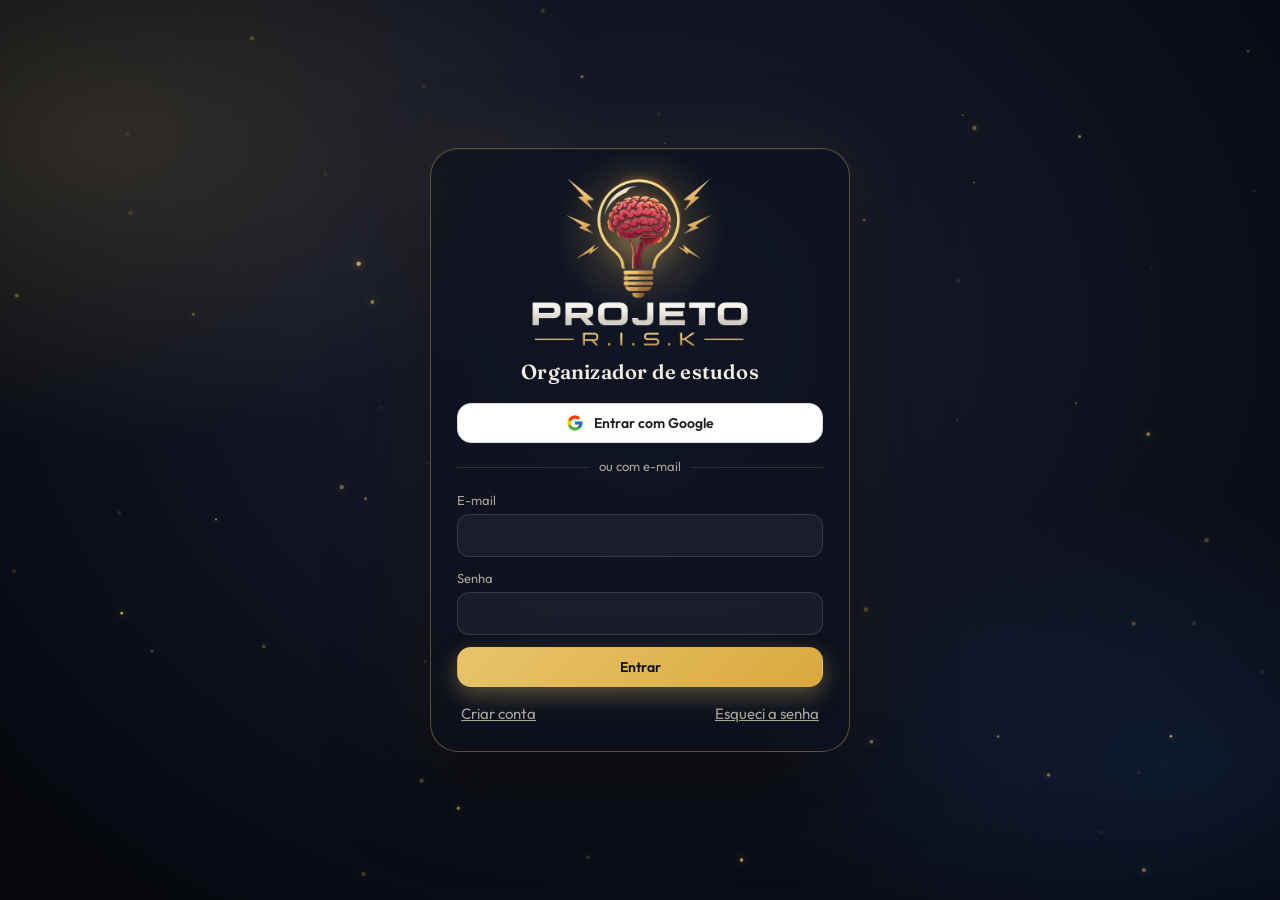
==== commit 0fbcdf04: "Add files via upload" ====
--- a/index.html
+++ b/index.html
@@ -37,12 +37,11 @@
   </div>
   <script src="js/abertura.js"></script>
   <div id="app">
-    <main class="login"><div class="card" style="text-align:center">
-      <h1 style="font-size:1.3rem;margin-top:8px">PROJETO R.I.S.K. — Organizador de estudos</h1>
-      <p class="muted">Plano de estudos semanal, edital verticalizado, revisões espaçadas, horas de estudo e desempenho por matéria para quem se prepara para concursos públicos.</p>
-      <div class="loading" style="justify-content:center"><span class="spin"></span>Carregando…</div>
-      <p style="font-size:13px"><a href="termos.html">Termos de Uso</a> · <a href="privacidade.html">Política de Privacidade</a></p>
-    </div></main>
+    <main class="pre-app" aria-hidden="true" style="position:absolute;width:1px;height:1px;overflow:hidden;clip:rect(0 0 0 0);white-space:nowrap">
+      <h1>PROJETO R.I.S.K. — Organizador de estudos</h1>
+      <p>Plano de estudos semanal, edital verticalizado, revisões espaçadas, horas de estudo e desempenho por matéria para quem se prepara para concursos públicos.</p>
+      <p><a href="termos.html">Termos de Uso</a> · <a href="privacidade.html">Política de Privacidade</a></p>
+    </main>
   </div>
   <script type="module" src="js/app.js"></script>
 </body>
--- a/css/app.css
+++ b/css/app.css
@@ -1095,12 +1095,11 @@
 @media (max-width: 520px) { .cs-dia span small { display: none; } .cs-ok { width: 14px; height: 14px; font-size: 9px; line-height: 14px; top: 3px; right: 3px; } }
 
 :root[data-fundo] .hero h1, :root[data-fundo] .hero .frase { text-shadow: 0 1px 12px rgba(0,0,0,.25); }
-:root[data-fundo]:not([data-theme="dark"]) .hero h1, :root[data-fundo]:not([data-theme="dark"]) .hero .frase { text-shadow: 0 1px 10px rgba(255,255,255,.8); }
 
 /* ===== Abertura: a logo "nasce" em 3D ===== */
 #intro { position: fixed; inset: 0; z-index: 9999; display: grid; place-items: center; background: radial-gradient(ellipse at 50% 45%, #1a1f33 0%, #07090f 55%, #020305 100%); transition: opacity .7s ease, transform .7s ease; }
 #intro.sai { opacity: 0; transform: scale(1.06); pointer-events: none; }
-#intro { animation: introSai .6s ease 2.6s forwards; }
+#intro { animation: introSai .6s ease 16s forwards; } /* segurança: some sozinha se o JS falhar */
 @keyframes introSai { to { opacity: 0; visibility: hidden; pointer-events: none; } }
 #introFx { position: absolute; inset: 0; width: 100%; height: 100%; }
 .logo3d { perspective: 900px; display: grid; place-items: center; }
@@ -1181,3 +1180,344 @@
 @keyframes l3entra { from { opacity: 0; transform: translateY(14px) scale(.92); filter: blur(6px); } to { opacity: 1; transform: none; filter: none; } }
 @keyframes l3pulso { 0% { opacity: 0; transform: translate(-50%, -50%) scale(.6); } 20% { opacity: .7; } 100% { opacity: 0; transform: translate(-50%, -50%) scale(2.4); } }
 .login.cinema .card.vidro { animation-delay: .1s; }
+
+/* ===== Fundo com foto: versão profissional (cartões sólidos, foto desfocada no fundo e nítida no destaque) ===== */
+/* A foto inteira fica suavemente desfocada e escurecida/clareada: dá atmosfera sem mostrar falta de resolução */
+:root[data-fundo] body::before { filter: blur(18px) saturate(1.15); transform: scale(1.08); }
+:root[data-theme="dark"][data-fundo] body::after { background: linear-gradient(180deg, rgba(6,8,14,.70) 0%, rgba(6,8,14,.84) 45%, rgba(6,8,14,.93) 100%); }
+:root[data-fundo]:not([data-theme="dark"]) body::after { background: linear-gradient(180deg, rgba(244,239,228,.72) 0%, rgba(244,239,228,.86) 45%, rgba(244,239,228,.94) 100%); }
+/* Cartões quase sólidos, com sombra suave e borda fina */
+:root[data-theme="dark"][data-fundo] { --card: #141925; --hero: #141925; --borda: rgba(255,255,255,.08); --pill: rgba(255,255,255,.07); --sombra: 0 1px 0 rgba(255,255,255,.04) inset, 0 12px 32px rgba(0,0,0,.35); }
+:root[data-fundo]:not([data-theme="dark"]) { --card: #FFFFFF; --hero: #FFFFFF; --borda: rgba(30,25,15,.09); --pill: #F1ECE1; --sombra: 0 1px 2px rgba(40,30,10,.06), 0 10px 28px rgba(40,30,10,.08); }
+:root[data-fundo] .card { -webkit-backdrop-filter: none !important; backdrop-filter: none !important; }
+:root[data-theme="dark"][data-fundo] .side { background: #0B0E15; -webkit-backdrop-filter: none; backdrop-filter: none; border-color: rgba(255,255,255,.06); }
+:root[data-fundo]:not([data-theme="dark"]) .side { background: #111214; -webkit-backdrop-filter: none; backdrop-filter: none; }
+:root[data-theme="dark"][data-fundo] .side .rodape { background: #0B0E15; }
+:root[data-fundo]:not([data-theme="dark"]) .side .rodape { background: #111214; }
+/* O destaque do painel mostra a foto nítida, como capa */
+:root[data-fundo] .hero { position: relative; overflow: hidden; isolation: isolate; color: #F4F1EA; border: 1px solid rgba(255,255,255,.08);
+  background: #0d1018; -webkit-backdrop-filter: none !important; backdrop-filter: none !important; box-shadow: 0 18px 44px rgba(0,0,0,.28); }
+:root[data-fundo] .hero::before { content: ''; position: absolute; inset: 0; z-index: -2; background: var(--fundo) var(--fpos, center) / cover no-repeat; }
+:root[data-fundo] .hero::after { content: ''; position: absolute; inset: 0; z-index: -1;
+  background: linear-gradient(180deg, rgba(8,10,16,.45) 0%, rgba(8,10,16,.62) 55%, rgba(8,10,16,.88) 100%); }
+:root[data-fundo] .hero h1, :root[data-fundo] .hero .frase { color: #fff; text-shadow: 0 2px 14px rgba(0,0,0,.55); }
+:root[data-fundo] .hero .muted, :root[data-fundo] .hero .mono { color: rgba(244,241,234,.82); }
+:root[data-fundo] .hero .bar { background: rgba(255,255,255,.18); }
+/* Galeria de fundos no Administrador */
+.fd-box { margin-top: 18px; padding-top: 14px; border-top: 1px solid var(--borda); }
+.fd-grade { display: grid; grid-template-columns: repeat(auto-fill, minmax(130px, 1fr)); gap: 10px; margin-top: 10px; }
+.fd-op { display: flex; flex-direction: column; gap: 6px; padding: 6px; border-radius: 12px; border: 2px solid var(--borda); background: var(--card); color: var(--txt); cursor: pointer; text-align: left; font: inherit; }
+.fd-op small { font-size: 12px; line-height: 1.25; }
+.fd-op.on { border-color: var(--ouro2); box-shadow: 0 0 0 3px color-mix(in srgb, var(--ouro2) 25%, transparent); }
+.fd-mini { display: block; aspect-ratio: 16 / 9; border-radius: 8px; background: #222 center / cover no-repeat; }
+.fd-auto { display: grid; place-items: center; font-size: 12px; font-weight: 600; color: var(--txt2); background: repeating-linear-gradient(45deg, var(--pill), var(--pill) 8px, transparent 8px, transparent 16px); }
+:root[data-fundo] .hero .flip, :root[data-fundo] .hero [class*="flip"] { --flip: rgba(10,12,18,.88); }
+:root[data-theme="dark"][data-fundo] { --flip: #0E111A; }
+
+/* ===== Destaque do painel legível nos dois modos: placa escura atrás do texto ===== */
+:root[data-fundo] .hero::after { background:
+  radial-gradient(ellipse 60% 75% at 50% 50%, rgba(6,8,14,.78) 0%, rgba(6,8,14,.55) 55%, rgba(6,8,14,.35) 100%),
+  linear-gradient(180deg, rgba(6,8,14,.25), rgba(6,8,14,.7)); }
+:root[data-fundo] .hero, :root[data-fundo] .hero * { --txt: #F6F3EC; --txt2: rgba(246,243,236,.82); }
+:root[data-fundo] .hero h1 { color: #fff; text-shadow: 0 2px 18px rgba(0,0,0,.7); }
+:root[data-fundo] .hero .frase { color: #fff; text-shadow: 0 1px 10px rgba(0,0,0,.8); }
+:root[data-fundo] .hero .muted, :root[data-fundo] .hero .mono { color: rgba(246,243,236,.88) !important; text-shadow: 0 1px 8px rgba(0,0,0,.8); }
+:root[data-fundo] .hero .flip-d { background: rgba(10,12,18,.92) !important; color: #fff !important; box-shadow: 0 8px 20px rgba(0,0,0,.45); }
+:root[data-fundo] .hero .flip-sep { color: rgba(255,255,255,.8); }
+:root[data-fundo] .hero .btn { background: var(--ouro2) !important; border-color: var(--ouro2) !important; color: #111 !important; }
+:root[data-fundo] .hero .bar { background: rgba(255,255,255,.22) !important; }
+:root[data-fundo] .hero .row span, :root[data-fundo] .hero .row b { color: #fff; text-shadow: 0 1px 8px rgba(0,0,0,.8); }
+
+/* ===== Situação das matérias e tópicos (verde = completo, vermelho = falta, amarelo = precisa atualizar, só admin) ===== */
+.st-bola { display: inline-block; width: 11px; height: 11px; border-radius: 50%; flex-shrink: 0; vertical-align: middle; box-shadow: 0 0 0 2px var(--card); }
+.st-bola.verde { background: #22A55A; box-shadow: 0 0 0 2px var(--card), 0 0 8px rgba(34,165,90,.6); }
+.st-bola.vermelha { background: #E0453A; box-shadow: 0 0 0 2px var(--card), 0 0 8px rgba(224,69,58,.5); }
+.st-bola.amarela { background: #F2B705; box-shadow: 0 0 0 2px var(--card), 0 0 8px rgba(242,183,5,.6); }
+.lt-mat { position: relative; }
+.lt-mat .st-bolas { position: absolute; top: 12px; left: 12px; display: flex; gap: 5px; z-index: 2; }
+.lt-lista li .st-bola { width: 9px; height: 9px; margin-right: 6px; }
+.st-legenda { display: flex; flex-wrap: wrap; gap: 14px; font-size: 12.5px; color: var(--txt2); margin: 4px 0 12px; align-items: center; }
+.st-legenda span { display: inline-flex; gap: 6px; align-items: center; }
+.st-admin { display: flex; gap: 8px; align-items: center; flex-wrap: wrap; margin: 8px 0; padding: 10px 12px; border-radius: 12px; border: 1px dashed var(--borda); font-size: 13px; }
+
+/* ===================== LEITOR PROFISSIONAL (Conteúdo programático) ===================== */
+.lt-pro { --lp-bg: #14161A; --lp-paper: #1F2228; --lp-paper2: #272B32; --lp-txt: #E7E5E0; --lp-txt2: #A7A39B; --lp-acc: #F0922B; --lp-acc2: #36B7C9;
+  --lp-dica: #22331F; --lp-dica-borda: #3E6B33; --lp-box: #34383F; --lp-linha: rgba(255,255,255,.08);
+  position: relative; margin: -4px 0 0; padding: 14px 76px 30px 14px; border-radius: 22px; color: var(--lp-txt);
+  background: radial-gradient(rgba(255,255,255,.05) 1px, transparent 1.2px) 0 0 / 22px 22px, var(--lp-bg); }
+:root:not([data-theme="dark"]) .lt-pro { --lp-bg: #EEF0F3; --lp-paper: #FFFFFF; --lp-paper2: #F6F7F9; --lp-txt: #1E2126; --lp-txt2: #626873; --lp-acc: #D46A0E; --lp-acc2: #0F8195;
+  --lp-dica: #EAF4E4; --lp-dica-borda: #9CC98A; --lp-box: #F1F2F5; --lp-linha: rgba(0,0,0,.08);
+  background: radial-gradient(rgba(0,0,0,.05) 1px, transparent 1.2px) 0 0 / 22px 22px, var(--lp-bg); }
+.lt-pro:fullscreen { overflow: auto; border-radius: 0; padding-top: 20px; }
+/* barra do topo */
+.lt-top { display: grid; grid-template-columns: 1fr auto 1fr; align-items: center; gap: 12px; margin: 2px 0 18px; }
+.lt-top-esq { display: flex; gap: 8px; flex-wrap: wrap; }
+.lt-top-dir { display: flex; justify-content: flex-end; }
+.lt-tb { display: inline-flex; align-items: center; gap: 6px; padding: 9px 14px; border-radius: 10px; border: 1px solid var(--lp-linha); background: var(--lp-paper2); color: var(--lp-txt2); font: 600 12.5px var(--sans); letter-spacing: .06em; text-transform: uppercase; text-decoration: none; cursor: pointer; }
+.lt-tb:hover { color: var(--lp-txt); border-color: var(--lp-acc); }
+.lt-top-tit { text-align: center; min-width: 0; }
+.lt-top-tit small { display: block; color: var(--lp-acc); font-size: 13px; letter-spacing: .02em; }
+.lt-top-tit b { display: block; font: 700 clamp(1.05rem, 2.2vw, 1.4rem)/1.25 var(--sans); color: var(--lp-txt); }
+.lt-concl { display: inline-flex; align-items: center; gap: 10px; cursor: pointer; color: var(--lp-txt2); font: 600 12.5px var(--sans); letter-spacing: .08em; text-transform: uppercase; }
+.lt-concl input { position: absolute; opacity: 0; pointer-events: none; }
+.lt-concl i { width: 22px; height: 22px; border-radius: 5px; border: 2px solid var(--lp-txt2); display: inline-grid; place-items: center; transition: .15s; }
+.lt-concl input:checked + i { background: #3DBB6B; border-color: #3DBB6B; }
+.lt-concl input:checked + i::after { content: '✓'; color: #fff; font: 800 14px/1 var(--sans); }
+/* coluna de leitura central e capítulos em gaveta */
+.lt-pro .lt-wrap { display: block; max-width: 860px; margin: 0 auto; }
+.lt-pro .lt-texto { background: var(--lp-paper); border: 1px solid var(--lp-linha); border-radius: 16px; padding: clamp(18px, 4vw, 40px); color: var(--lp-txt); box-shadow: 0 18px 50px rgba(0,0,0,.18); }
+.lt-pro .lt-indice { position: fixed; z-index: 60; top: 0; bottom: 0; left: 0; width: min(340px, 88vw); margin: 0; border-radius: 0 18px 18px 0; overflow-y: auto;
+  background: var(--lp-paper); color: var(--lp-txt); border: 1px solid var(--lp-linha); transform: translateX(-105%); transition: transform .25s ease; box-shadow: 20px 0 60px rgba(0,0,0,.35); }
+.lt-pro .lt-indice.aberto { transform: none; }
+.lt-pro .lt-indice .lt-sel-mob { display: none; }
+.lt-pro .lt-lista a { color: var(--lp-txt); }
+.lt-pro .lt-meta { display: flex; flex-wrap: wrap; gap: 8px; align-items: center; margin-bottom: 6px; }
+.lt-pro .pill { background: var(--lp-paper2); color: var(--lp-txt2); border: 1px solid var(--lp-linha); }
+.lt-pro .lt-h { font: 700 clamp(1.35rem, 2.6vw, 1.8rem)/1.25 var(--sans); margin: 12px 0 4px; color: var(--lp-txt); }
+.lt-pro .lt-sub, .lt-pro .lt-ia { font-size: 12.5px; color: var(--lp-txt2); }
+.lt-pro .muted { color: var(--lp-txt2); }
+/* texto */
+.lt-pro .lt-corpo { line-height: 1.78; color: var(--lp-txt); font-family: var(--sans); text-align: justify; hyphens: auto; }
+.lt-pro .lt-corpo p, .lt-pro .lt-corpo li { color: var(--lp-txt); }
+.lt-pro .lt-corpo b, .lt-pro .lt-corpo strong { color: var(--lp-acc); font-weight: 700; }
+.lt-pro .lt-corpo a { color: var(--lp-acc2); }
+.lt-pro .lt-corpo h3 { font: 700 1.12em/1.3 var(--sans); color: var(--lp-txt); border-left: 4px solid var(--lp-acc); padding-left: 12px; margin: 1.8em 0 .7em; }
+.lt-pro .lt-corpo ul li::marker { color: var(--lp-acc); }
+/* caixa de dica: painel verde com etiqueta lateral */
+.lt-pro .lt-dica { position: relative; background: var(--lp-dica); border: 1px solid var(--lp-dica-borda); border-left: none; border-radius: 4px 12px 12px 4px; padding: 16px 18px 16px 44px; margin: 1.4em 0; }
+.lt-pro .lt-dica::before { content: 'DICA'; position: absolute; left: 0; top: 0; bottom: 0; width: 30px; display: grid; place-items: center; writing-mode: vertical-rl; transform: rotate(180deg);
+  font: 700 11px var(--sans); letter-spacing: .25em; color: var(--lp-txt2); background: rgba(0,0,0,.18); border-radius: 0 4px 4px 0; border-right: 2px solid var(--lp-dica-borda); }
+.lt-pro .lt-dica > .lt-tit { color: var(--lp-txt); }
+/* exemplos e casos: caixa cinza com título em destaque */
+.lt-pro .lt-caso, .lt-pro .lt-ex, .lt-pro .lt-box { background: var(--lp-box); border: 1px solid var(--lp-linha); border-radius: 12px; padding: 16px 20px; margin: 1.4em 0; color: var(--lp-txt); }
+.lt-pro .lt-caso .lt-tit, .lt-pro .lt-ex .lt-tit, .lt-pro .lt-box .lt-tit { color: var(--lp-acc); }
+.lt-pro .lt-art { background: var(--lp-paper2); border-left: 4px solid var(--lp-acc2); border-radius: 8px; padding: 14px 18px; font-style: italic; }
+.lt-pro .lt-corpo table.tab { border-radius: 10px; overflow: hidden; }
+.lt-pro .lt-corpo table.tab th { background: var(--lp-acc); color: #111; }
+.lt-pro .lt-corpo table.tab td { border-color: var(--lp-linha); }
+.lt-pro .lt-stat { background: var(--lp-paper2); border-color: var(--lp-linha); }
+.lt-pro .lt-abas button.on { background: var(--lp-acc); border-color: var(--lp-acc); color: #111; }
+/* barra lateral de ferramentas */
+.lt-ferr { position: fixed; z-index: 55; right: 18px; top: 50%; transform: translateY(-50%); display: flex; flex-direction: column; gap: 10px; }
+.lt-ferr button { width: 46px; height: 46px; border-radius: 10px; border: 1px solid rgba(255,255,255,.08); background: #2A2E35; color: #EDEBE6; font: 600 17px var(--sans); cursor: pointer; box-shadow: 0 6px 16px rgba(0,0,0,.3); }
+:root:not([data-theme="dark"]) .lt-ferr button { background: #fff; color: #2A2E35; border-color: rgba(0,0,0,.08); box-shadow: 0 6px 16px rgba(0,0,0,.12); }
+.lt-ferr button:hover, .lt-ferr button.on { color: #111; background: var(--ouro2); border-color: var(--ouro2); }
+@media (max-width: 900px) {
+  .lt-pro { padding: 10px 10px 80px; }
+  .lt-top { grid-template-columns: 1fr; text-align: center; } .lt-top-esq, .lt-top-dir { justify-content: center; }
+  .lt-ferr { top: auto; bottom: 10px; right: 50%; transform: translateX(50%); flex-direction: row; gap: 6px; padding: 6px; border-radius: 14px; background: rgba(20,22,26,.85); -webkit-backdrop-filter: blur(8px); backdrop-filter: blur(8px); }
+  .lt-ferr button { width: 40px; height: 40px; font-size: 15px; }
+  .lt-pro .lt-corpo { text-align: left; }
+}
+/* impressão: só o texto */
+@media print {
+  body.lt-imprimir .side, body.lt-imprimir .lt-top, body.lt-imprimir .lt-ferr, body.lt-imprimir .lt-indice, body.lt-imprimir .lt-abas, body.lt-imprimir .lt-quiz, body.lt-imprimir .faixa-visao, body.lt-imprimir .demo, body.lt-imprimir .burger, body.lt-imprimir #flutuante { display: none !important; }
+  body.lt-imprimir::before, body.lt-imprimir::after { display: none !important; }
+  body.lt-imprimir .lt-pro { background: #fff !important; padding: 0; --lp-txt: #111; --lp-paper: #fff; --lp-acc: #B35A00; }
+  body.lt-imprimir .lt-texto { box-shadow: none; border: none; }
+  body.lt-imprimir [data-pane] { display: block !important; }
+}
+
+/* ===== Escolha do idioma (Língua Estrangeira) ===== */
+.lg-escolha { max-width: 820px; margin: 10px auto; text-align: center; }
+.lg-cards { display: grid; grid-template-columns: repeat(auto-fit, minmax(260px, 1fr)); gap: 16px; margin-top: 18px; }
+.lg-card { display: flex; flex-direction: column; align-items: center; gap: 8px; padding: 28px 20px; border-radius: 20px; background: var(--card); border: 1px solid var(--borda); text-decoration: none; color: var(--txt); box-shadow: var(--sombra); transition: transform .15s, border-color .15s; }
+.lg-card:hover { transform: translateY(-3px); border-color: var(--ouro2); }
+.lg-flag { font-size: 56px; line-height: 1; }
+.lg-card b { font: 700 1.4rem var(--serif); }
+.lg-card small { color: var(--txt2); font-size: 13.5px; }
+.lg-card .btn { margin-top: 6px; }
+
+/* ===== Desempenho sempre visível durante as questões ===== */
+.lt-desemp { position: sticky; top: 8px; z-index: 20; display: grid; grid-template-columns: auto repeat(3, 1fr); gap: 10px; align-items: center; padding: 10px 14px 14px; margin: 0 0 14px; border-radius: 14px;
+  background: var(--card); border: 1px solid var(--borda); box-shadow: 0 10px 26px rgba(0,0,0,.18); }
+.lt-pro .lt-desemp { background: var(--lp-paper2); border-color: var(--lp-linha); color: var(--lp-txt); }
+.ld-anel { position: relative; width: 52px; height: 52px; }
+.ld-anel svg { width: 52px; height: 52px; transform: rotate(-90deg); }
+.ld-anel circle { fill: none; stroke-width: 5; }
+.ld-fundo { stroke: rgba(127,127,127,.25); }
+.ld-arco { stroke: var(--ouro2); stroke-linecap: round; transition: stroke-dasharray .35s; }
+.lt-desemp.bom .ld-arco { stroke: #3DBB6B; } .lt-desemp.ruim .ld-arco { stroke: #E0453A; }
+.ld-anel b { position: absolute; inset: 0; display: grid; place-items: center; font: 700 12.5px var(--sans); }
+.ld-n { text-align: center; } .ld-n b { display: block; font: 700 1.25rem var(--sans); } .ld-n small { font-size: 11.5px; color: var(--txt2); text-transform: uppercase; letter-spacing: .05em; }
+.ld-n.ok b { color: #3DBB6B; } .ld-n.bad b { color: #E0453A; }
+.ld-barra { grid-column: 1 / -1; height: 5px; border-radius: 99px; background: rgba(127,127,127,.2); overflow: hidden; }
+.ld-barra i { display: block; height: 100%; background: var(--ouro2); transition: width .3s; }
+.lt-desemp.flutua { position: fixed; top: auto; bottom: 18px; left: 50%; transform: translateX(-50%); width: min(560px, 92vw); z-index: 70; box-shadow: 0 18px 44px rgba(0,0,0,.4); }
+@media (max-width: 900px) { .lt-desemp.flutua { bottom: auto; top: 10px; } }
+
+/* ===== PDF do tópico (documento oculto renderizado para o arquivo) ===== */
+.pdf-gerando { position: fixed; inset: 0; z-index: 9000; display: grid; place-items: center; background: rgba(5,7,12,.6); -webkit-backdrop-filter: blur(4px); backdrop-filter: blur(4px); }
+.pdf-gerando > div { display: flex; flex-direction: column; align-items: center; gap: 8px; padding: 24px 30px; border-radius: 16px; background: var(--card); color: var(--txt); box-shadow: 0 20px 60px rgba(0,0,0,.4); }
+.pdf-gerando small { color: var(--txt2); }
+.pdf-doc { --txt: #1b1d21; --txt2: #555b66; --card: #fff; --borda: #e2e4e8; --ouro: #A8771A; --ouro2: #C8902A; --lt-dest: #8a5a00; --lt-verde: #2E7D4F;
+  background: #fff; color: #1b1d21; font-family: 'Outfit', Arial, sans-serif; font-size: 15.5px; line-height: 1.62; }
+.pdf-doc * { color-adjust: exact; -webkit-print-color-adjust: exact; }
+.pdf-capa { position: relative; width: 760px; height: 1075px; box-sizing: border-box; padding: 70px 64px; display: flex; flex-direction: column; justify-content: center; overflow: hidden;
+  background: linear-gradient(160deg, #0f1220 0%, #171c2e 55%, #0b0d14 100%); color: #f3efe6; }
+.pdf-capa::after { content: ''; position: absolute; right: -180px; top: -180px; width: 520px; height: 520px; border-radius: 50%; border: 2px solid rgba(233,196,106,.25); box-shadow: 0 0 0 40px rgba(233,196,106,.05), 0 0 0 90px rgba(233,196,106,.03); }
+.pdf-capa-logo { position: absolute; top: 56px; left: 64px; width: 190px; background: #fff; border-radius: 14px; padding: 8px; }
+.pdf-capa-faixa { width: 90px; height: 6px; border-radius: 4px; background: #E9C46A; margin-bottom: 22px; }
+.pdf-capa-sup { text-transform: uppercase; letter-spacing: .16em; font-size: 13px; color: #E9C46A; margin-bottom: 10px; }
+.pdf-capa h1 { font: 700 44px/1.1 'Fraunces', Georgia, serif; margin: 0 0 14px; color: #fff; }
+.pdf-capa h2 { font: 500 26px/1.3 'Outfit', Arial, sans-serif; margin: 0 0 10px; color: #E9E4D8; }
+.pdf-capa-arts { color: #b9b4a8; font-size: 14px; margin: 0 0 40px; }
+.pdf-capa-info { display: grid; grid-template-columns: 1fr 1fr; gap: 14px; margin-top: 30px; padding: 20px; border-radius: 14px; background: rgba(255,255,255,.06); border: 1px solid rgba(255,255,255,.12); }
+.pdf-capa-info small { display: block; text-transform: uppercase; letter-spacing: .1em; font-size: 11px; color: #b9b4a8; }
+.pdf-capa-info b { font-size: 16px; color: #fff; }
+.pdf-capa-aviso { position: absolute; left: 64px; right: 64px; bottom: 50px; font-size: 12px; color: #9d988c; border-top: 1px solid rgba(255,255,255,.15); padding-top: 14px; }
+.pdf-corpo, .pdf-qs, .pdf-gab { padding: 0 6px; }
+.pdf-doc .lt-corpo b, .pdf-doc .lt-corpo strong { color: #8a5a00; }
+.pdf-doc h3 { font: 700 19px/1.3 'Outfit', Arial, sans-serif; border-left: 4px solid #C8902A; padding-left: 10px; margin: 18px 0 8px; color: #1b1d21; }
+.pdf-doc .lt-dica, .pdf-doc .lt-caso, .pdf-doc .lt-pegs, .pdf-doc .lt-box, .pdf-doc .lt-art, .pdf-doc .lt-ex { break-inside: avoid; border-radius: 10px; padding: 12px 16px; margin: 12px 0; }
+.pdf-doc .lt-dica { background: #EEF6EA; border: 1px solid #A9CF98; }
+.pdf-doc .lt-caso, .pdf-doc .lt-box, .pdf-doc .lt-ex { background: #F3F4F6; border: 1px solid #E1E3E7; }
+.pdf-doc .lt-pegs { background: #FFF6E8; border: 1px solid #F0D29A; }
+.pdf-doc .lt-art { background: #F4F8FB; border-left: 4px solid #2C8FA3; }
+.pdf-doc details summary { list-style: none; font-weight: 700; color: #2E7D4F; }
+.pdf-doc table { width: 100%; border-collapse: collapse; font-size: 13.5px; display: table; }
+.pdf-doc table th { background: #C8902A; color: #111; padding: 6px; } .pdf-doc table td { border: 1px solid #e2e4e8; padding: 6px; }
+.pdf-sec { font: 700 26px 'Fraunces', Georgia, serif; margin: 10px 0 12px; padding-bottom: 8px; border-bottom: 3px solid #C8902A; }
+.pdf-q { padding: 10px 0; border-bottom: 1px solid #eceef1; } .pdf-q p { margin: 0 0 6px; }
+.pdf-tag { display: inline-block; font-size: 11px; text-transform: uppercase; letter-spacing: .06em; background: #FFE7B0; color: #6b4a00; border-radius: 6px; padding: 1px 6px; }
+.pdf-alts { list-style: none; padding-left: 14px; margin: 0; } .pdf-alts li { margin: 3px 0; }
+.pdf-ce { color: #555b66; }
+.pdf-gab-grade { display: grid; grid-template-columns: repeat(10, 1fr); gap: 6px; margin-bottom: 14px; }
+.pdf-gab-grade span { border: 1px solid #e2e4e8; border-radius: 6px; padding: 4px; text-align: center; font-size: 13px; }
+.pdf-com { font-size: 13.5px; padding: 5px 0; border-bottom: 1px dashed #e6e8eb; }
+
+/* ---------- Calendário semanal (visual limpo) ---------- */
+.cal { max-width: 920px; }
+.cal-topo { display: flex; align-items: flex-end; justify-content: space-between; gap: 14px; flex-wrap: wrap; margin-bottom: 18px; }
+.cal-tit { font-size: 2rem; margin: 4px 0 0; }
+.cal-acoes { display: flex; gap: 8px; align-items: center; flex-wrap: wrap; }
+.cal-seg { display: inline-flex; background: var(--card); border: 1px solid var(--borda); border-radius: 10px; padding: 3px; }
+.cal-seg button { border: 0; background: none; color: var(--txt2); font: 600 13px var(--sans); padding: 6px 14px; border-radius: 7px; cursor: pointer; }
+.cal-seg button.on { background: var(--txt); color: var(--card); }
+.cal-atr { color: var(--vermelho) !important; border-color: color-mix(in srgb, var(--vermelho) 45%, var(--borda)) !important; }
+.cal-semana { display: flex; align-items: stretch; gap: 8px; background: var(--card); border: 1px solid var(--borda); border-radius: 16px; padding: 8px; }
+.cal-nav { border: 0; background: none; color: var(--txt2); font-size: 22px; width: 34px; border-radius: 10px; cursor: pointer; }
+.cal-nav:hover { background: var(--pill); color: var(--txt); }
+.cal-dias { flex: 1; display: grid; grid-template-columns: repeat(7, 1fr); gap: 6px; }
+.cal-dia { border: 1px solid transparent; background: none; color: var(--txt); border-radius: 12px; padding: 8px 4px 10px; cursor: pointer; display: flex; flex-direction: column; align-items: center; gap: 2px; font: inherit; }
+.cal-dia:hover { background: var(--pill); }
+.cal-dia .cd-sem { font: 600 11px var(--sans); text-transform: uppercase; letter-spacing: .06em; color: var(--txt2); }
+.cal-dia .cd-num { font: 600 22px/1.2 var(--sans); font-variant-numeric: tabular-nums; }
+.cal-dia .cd-pts { display: flex; gap: 3px; min-height: 8px; align-items: center; }
+.cal-dia .cd-pts i { width: 6px; height: 6px; border-radius: 50%; background: var(--borda); }
+.cal-dia .cd-pts i.f { background: var(--verde); }
+.cal-dia .cd-pts small { font-size: 10px; color: var(--txt2); line-height: 8px; }
+.cal-dia.vazio .cd-num { color: var(--txt2); }
+.cal-dia.hoje .cd-sem { color: var(--ouro); }
+.cal-dia.hoje .cd-num { color: var(--ouro); }
+.cal-dia.sel { background: var(--txt); color: var(--card); }
+.cal-dia.sel .cd-sem, .cal-dia.sel .cd-num { color: var(--card); }
+.cal-dia.sel .cd-pts i:not(.f) { background: color-mix(in srgb, var(--card) 40%, transparent); }
+.cal-resumo { display: flex; align-items: center; gap: 14px; flex-wrap: wrap; margin: 16px 2px 12px; font-size: 14px; }
+.cal-barra { flex: 1; min-width: 120px; height: 6px; border-radius: 6px; background: var(--borda); overflow: hidden; }
+.cal-barra i { display: block; height: 100%; background: var(--verde); border-radius: 6px; transition: width .3s; }
+.cal-vazio, .cal-aviso, .cal-livre { background: var(--card); border: 1px dashed var(--borda); border-radius: 14px; padding: 14px 16px; display: flex; gap: 10px; align-items: center; flex-wrap: wrap; margin-bottom: 12px; font-size: 14px; }
+.cal-vazio { flex-direction: column; align-items: flex-start; }
+.cal-aviso { border-style: solid; border-left: 3px solid var(--ouro2); justify-content: space-between; }
+.cal-livre { color: var(--txt2); justify-content: center; }
+.cb { display: grid; grid-template-columns: auto 1fr auto; gap: 14px; align-items: start; background: var(--card); border: 1px solid var(--borda); border-left: 4px solid var(--c); border-radius: 14px; padding: 14px 16px; margin-bottom: 10px; }
+.cb-check { width: 26px; height: 26px; border-radius: 50%; border: 2px solid color-mix(in srgb, var(--txt) 30%, transparent); background: none; cursor: pointer; display: grid; place-items: center; padding: 0; margin-top: 2px; color: #fff; transition: .15s; }
+.cb-check:hover { border-color: var(--verde); }
+.cb-check svg { width: 16px; height: 16px; }
+.cb.feito .cb-check { background: var(--verde); border-color: var(--verde); }
+.cb.feito .cb-top { text-decoration: line-through; text-decoration-color: color-mix(in srgb, var(--txt) 35%, transparent); color: var(--txt2); }
+.cb-corpo { min-width: 0; }
+.cb-mat { font: 600 12px var(--sans); text-transform: uppercase; letter-spacing: .05em; color: var(--c); filter: saturate(.9); }
+:root[data-theme="dark"] .cb-mat { filter: brightness(1.35); }
+.cb-top { font: 600 16px/1.4 var(--sans); margin: 2px 0 6px; overflow-wrap: anywhere; }
+.cb-meta { display: flex; gap: 10px; flex-wrap: wrap; font-size: 12.5px; color: var(--txt2); align-items: center; }
+.cb-tag { background: var(--pill); color: var(--pill-txt); padding: 1px 8px; border-radius: 6px; font-weight: 600; }
+.cb-tag.rev { background: color-mix(in srgb, var(--ouro2) 22%, transparent); color: var(--ouro); }
+.cb-atr { color: var(--vermelho); font-weight: 600; }
+.cb-fin { color: var(--verde); font-weight: 600; }
+.cb-linha { display: flex; gap: 10px; align-items: center; margin-top: 6px; font-size: 13px; }
+.cb-duvida { font-size: 13px; color: var(--txt2); margin-top: 6px; }
+.cb-mais { margin-top: 8px; font-size: 13.5px; }
+.cb-mais summary { cursor: pointer; color: var(--txt2); font-size: 12.5px; list-style: none; display: inline-flex; gap: 4px; align-items: center; }
+.cb-mais summary::-webkit-details-marker { display: none; }
+.cb-mais summary::before { content: '+'; font-weight: 700; }
+.cb-mais[open] summary::before { content: '–'; }
+.cb-checks { margin-top: 8px; }
+.cb-links { display: flex; gap: 14px; flex-wrap: wrap; margin: 6px 0; }
+.cb-lei { border-top: 1px solid var(--borda); padding-top: 8px; margin-top: 6px; }
+.cb-acoes { display: flex; gap: 6px; align-items: center; }
+.cb-rodando { color: var(--vermelho) !important; }
+.cal-rodape { display: flex; gap: 18px; flex-wrap: wrap; margin-top: 14px; font-size: 13.5px; }
+@media (max-width: 640px) {
+  .cb { grid-template-columns: auto 1fr; } .cb-acoes { grid-column: 2; }
+  .cal-dia .cd-num { font-size: 18px; } .cal-nav { width: 22px; font-size: 18px; } .cal-semana { padding: 6px 4px; gap: 2px; } .cal-dias { gap: 2px; }
+  .cal-tit { font-size: 1.6rem; }
+}
+
+/* ---------- Reiniciar cronograma ---------- */
+.rc { max-width: 920px; }
+.rc-cab h1 { margin: 4px 0 6px; }
+.rc-cab p { margin: 0 0 16px; max-width: 640px; }
+.rc-grade { display: grid; grid-template-columns: 1fr 1fr; gap: 12px; }
+.rc-sec { margin: 0; }
+.rc-sec h3 { display: flex; align-items: center; gap: 10px; font-family: var(--sans); font-size: 15px; margin-bottom: 12px; }
+.rc-sec h3 span { width: 24px; height: 24px; border-radius: 50%; background: var(--txt); color: var(--card); display: grid; place-items: center; font-size: 12px; }
+.rc-larga { grid-column: 1 / -1; }
+.rc-curso { font-weight: 600; margin-bottom: 10px; }
+.rc-sec select, .rc-sec input[type=date] { width: 100%; }
+.rc-mats { display: grid; grid-template-columns: repeat(auto-fill, minmax(240px, 1fr)); gap: 6px; }
+.rc-mat { display: flex; align-items: center; gap: 10px; border: 1px solid var(--borda); border-radius: 10px; padding: 8px 10px; cursor: pointer; font-size: 14px; }
+.rc-mat i { width: 4px; align-self: stretch; border-radius: 2px; flex-shrink: 0; }
+.rc-mat span { flex: 1; min-width: 0; line-height: 1.25; }
+.rc-mat small { display: block; color: var(--txt2); font-size: 12px; }
+.rc-mat em { font-style: normal; font: 700 10.5px var(--sans); text-transform: uppercase; letter-spacing: .05em; background: var(--verde); color: #fff; padding: 2px 7px; border-radius: 6px; }
+.rc-mat.nova { border-color: var(--verde); }
+.rc-mat:has(input:not(:checked)) { opacity: .55; }
+.rc-nova-aviso { background: color-mix(in srgb, var(--verde) 12%, transparent); border-radius: 10px; padding: 10px 12px; font-size: 14px; margin-bottom: 12px; }
+.rc-op { display: flex; gap: 10px; align-items: flex-start; border: 1px solid var(--borda); border-radius: 12px; padding: 12px; margin-bottom: 8px; cursor: pointer; }
+.rc-op input { margin-top: 4px; }
+.rc-op small { display: block; color: var(--txt2); font-size: 13px; margin-top: 2px; }
+.rc-op:has(input:checked) { border-color: var(--txt); }
+.rc-resumo { margin-top: 12px; position: sticky; bottom: 12px; box-shadow: 0 10px 30px rgba(0,0,0,.18); }
+.rc-nums { display: grid; grid-template-columns: repeat(4, 1fr); gap: 8px; text-align: center; }
+.rc-nums b { display: block; font: 600 22px var(--sans); }
+.rc-nums small { color: var(--txt2); font-size: 12px; }
+@media (max-width: 720px) { .rc-grade { grid-template-columns: 1fr; } .rc-nums b { font-size: 18px; } }
+
+/* Apostila da matéria */
+.lt-mat { position: relative; }
+.lt-ap-card { position: static; align-self: flex-end; margin: -4px 12px 12px; border: 1px solid var(--borda); background: var(--card); color: var(--txt); font: 600 12px var(--sans); padding: 4px 10px; border-radius: 8px; cursor: pointer; opacity: .9; }
+.lt-ap-card:hover { opacity: 1; border-color: var(--txt); }
+.lt-ap-btn { width: 100%; margin-top: 12px; }
+
+/* ---------- Redação interativa ---------- */
+.rd-ex { margin: 22px 0; border: 1px solid color-mix(in srgb, #7C3AED 35%, var(--borda)); border-radius: 16px; padding: 18px; background: color-mix(in srgb, #7C3AED 5%, var(--card)); }
+.rd-cab b { display: block; font-size: 1.12rem; margin: 6px 0 4px; }
+.rd-sel { display: inline-block; font: 700 11px var(--sans); letter-spacing: .06em; text-transform: uppercase; background: #7C3AED; color: #fff; padding: 3px 9px; border-radius: 6px; }
+.rd-tema { margin: 4px 0; font-size: 14.5px; } .rd-tema span { font-weight: 700; color: #7C3AED; }
+.rd-inst { margin: 4px 0 10px; font-size: 14px; color: var(--txt2); }
+.rd-txt { width: 100%; font: 16px/1.7 var(--sans); padding: 12px 14px; border-radius: 12px; border: 1px solid var(--borda); background: var(--card); color: var(--txt); resize: vertical; background-image: linear-gradient(transparent 27px, color-mix(in srgb, var(--txt) 7%, transparent) 27px); background-size: 100% 27.2px; background-attachment: local; }
+.rd-txt:focus { outline: 2px solid #7C3AED; outline-offset: 1px; }
+.rd-barra { display: flex; align-items: center; gap: 8px; margin-top: 8px; flex-wrap: wrap; }
+.rd-cont { font-size: 13px; color: var(--txt2); } .rd-cont.ok { color: var(--verde); font-weight: 600; }
+.rd-ok { background: #7C3AED !important; color: #fff !important; border-color: #7C3AED !important; }
+.rd-res:empty { display: none; }
+.rd-res { margin-top: 14px; }
+.rd-nota { display: flex; align-items: center; gap: 14px; padding: 12px 14px; border-radius: 12px; background: var(--card); border: 1px solid var(--borda); }
+.rd-nota > div:last-child b { display: block; font-size: 1.05rem; } .rd-nota > div:last-child span { font-size: 13px; color: var(--txt2); }
+.rd-anel { --c: #7C3AED; width: 68px; height: 68px; border-radius: 50%; display: grid; place-items: center; align-content: center; background: radial-gradient(closest-side, var(--card) 76%, transparent 78%), conic-gradient(var(--c) calc(var(--p) * 1%), color-mix(in srgb, var(--txt) 10%, transparent) 0); flex-shrink: 0; }
+.rd-anel b { font-size: 20px; line-height: 1; } .rd-anel small { font-size: 10px; color: var(--txt2); }
+.rd-nota.otimo .rd-anel { --c: var(--verde); } .rd-nota.bom .rd-anel { --c: #2F6FB0; } .rd-nota.medio .rd-anel { --c: #D9A93F; } .rd-nota.fraco .rd-anel { --c: var(--vermelho); }
+.rd-itens { list-style: none; padding: 0; margin: 10px 0 0; display: grid; gap: 6px; }
+.rd-itens li { display: flex; gap: 10px; align-items: flex-start; padding: 9px 12px; border-radius: 10px; font-size: 14px; background: var(--card); border: 1px solid var(--borda); border-left-width: 4px; }
+.rd-itens li i { font-style: normal; font-weight: 800; width: 22px; height: 22px; border-radius: 50%; display: grid; place-items: center; font-size: 12px; color: #fff; flex-shrink: 0; }
+.rd-itens li b { display: block; } .rd-itens li span { color: var(--txt2); }
+.rd-itens li.ok { border-left-color: var(--verde); } .rd-itens li.ok i { background: var(--verde); }
+.rd-itens li.aviso { border-left-color: #D9A93F; } .rd-itens li.aviso i { background: #D9A93F; }
+.rd-itens li.erro { border-left-color: var(--vermelho); } .rd-itens li.erro i { background: var(--vermelho); }
+.rd-obs { font-size: 12.5px; color: var(--txt2); margin: 10px 2px 0; }
+.lt-texto .rd-ex li::before, .lt-texto .rd-ex li::marker { content: none; }
+.lt-texto .rd-ex b { color: inherit; background: none; }
+.lt-texto .rd-ex .rd-itens li { padding-left: 12px; }
+.lt-texto .rd-ex .rd-itens { padding-left: 0; margin-left: 0; }
+.rd-txt { hyphens: manual; -webkit-hyphens: manual; }
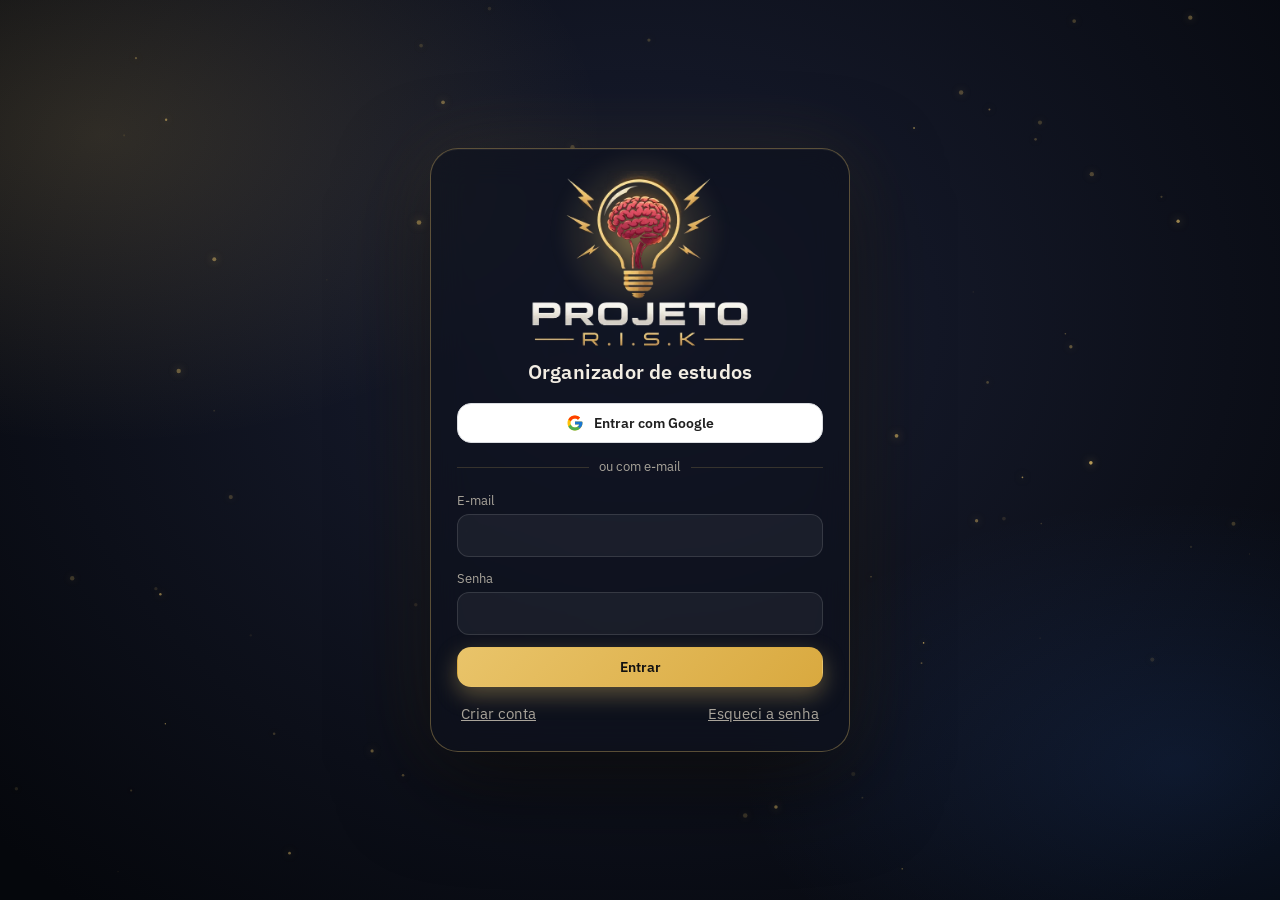
==== commit d53e16cd: "Add files via upload" ====
--- a/index.html
+++ b/index.html
@@ -25,7 +25,8 @@
   <meta name="apple-mobile-web-app-status-bar-style" content="black">
   <link rel="preconnect" href="https://fonts.googleapis.com">
   <link rel="preconnect" href="https://fonts.gstatic.com" crossorigin>
-  <link href="https://fonts.googleapis.com/css2?family=Fraunces:opsz,wght@9..144,500;9..144,600&family=Outfit:wght@400;500;600;700&family=JetBrains+Mono:wght@400;600&display=swap" rel="stylesheet">
+  <link href="https://fonts.googleapis.com/css2?family=IBM+Plex+Sans:ital,wght@0,400;0,500;0,600;0,700;1,400&family=IBM+Plex+Mono:wght@400;600&display=swap" rel="stylesheet">
+  <style>html,body{background:#07090f;margin:0}#intro{position:fixed;inset:0;z-index:9999;background:#07090f}</style>
   <link rel="preload" as="image" href="img/logo-3d-bulbo.webp">
   <link rel="stylesheet" href="css/app.css">
   <script>try{var t=localStorage.getItem('risk-tema');if(t)document.documentElement.dataset.theme=t;}catch(e){}</script>
--- a/css/app.css
+++ b/css/app.css
@@ -2,7 +2,7 @@
   --bg: #F6F0E3; --card: #FFFFFF; --hero: #ECE4D3; --borda: #E7DFCF; --txt: #1A1A1A; --txt2: #6B6458;
   --menu: #0D0E0E; --menu-ativo: #1F1F1F; --menu-txt: #EDE7DA; --rosa: #F4A7B9; --verde: #2E7D4F; --vermelho: #C0392B;
   --btn: #111111; --btn-txt: #F6F0E3; --pill: #EFE8DA; --pill-txt: #4A453C; --flip: #151515; --flip-txt: #F6F0E3;
-  --serif: 'Fraunces', Georgia, serif; --sans: 'Outfit', system-ui, sans-serif; --mono: 'JetBrains Mono', ui-monospace, monospace;
+  --serif: 'IBM Plex Sans', 'Segoe UI', Arial, sans-serif; --sans: 'IBM Plex Sans', 'Segoe UI', Arial, sans-serif; --mono: 'IBM Plex Mono', Consolas, monospace;
   --ouro: #A8771A; --ouro2: #D9A93F; --raio: 16px; --sombra: 0 1px 2px rgba(0,0,0,.04);
 }
 @media (prefers-color-scheme: dark) { :root:not([data-theme="light"]) {
@@ -1521,3 +1521,8 @@
 .lt-texto .rd-ex .rd-itens li { padding-left: 12px; }
 .lt-texto .rd-ex .rd-itens { padding-left: 0; margin-left: 0; }
 .rd-txt { hyphens: manual; -webkit-hyphens: manual; }
+
+/* Tipografia profissional: IBM Plex Sans em todo o site */
+h1, h2, h3 { letter-spacing: -0.015em; font-weight: 600; }
+h1 { font-size: 2rem; }
+body { font-feature-settings: 'kern', 'liga'; -webkit-font-smoothing: antialiased; }
